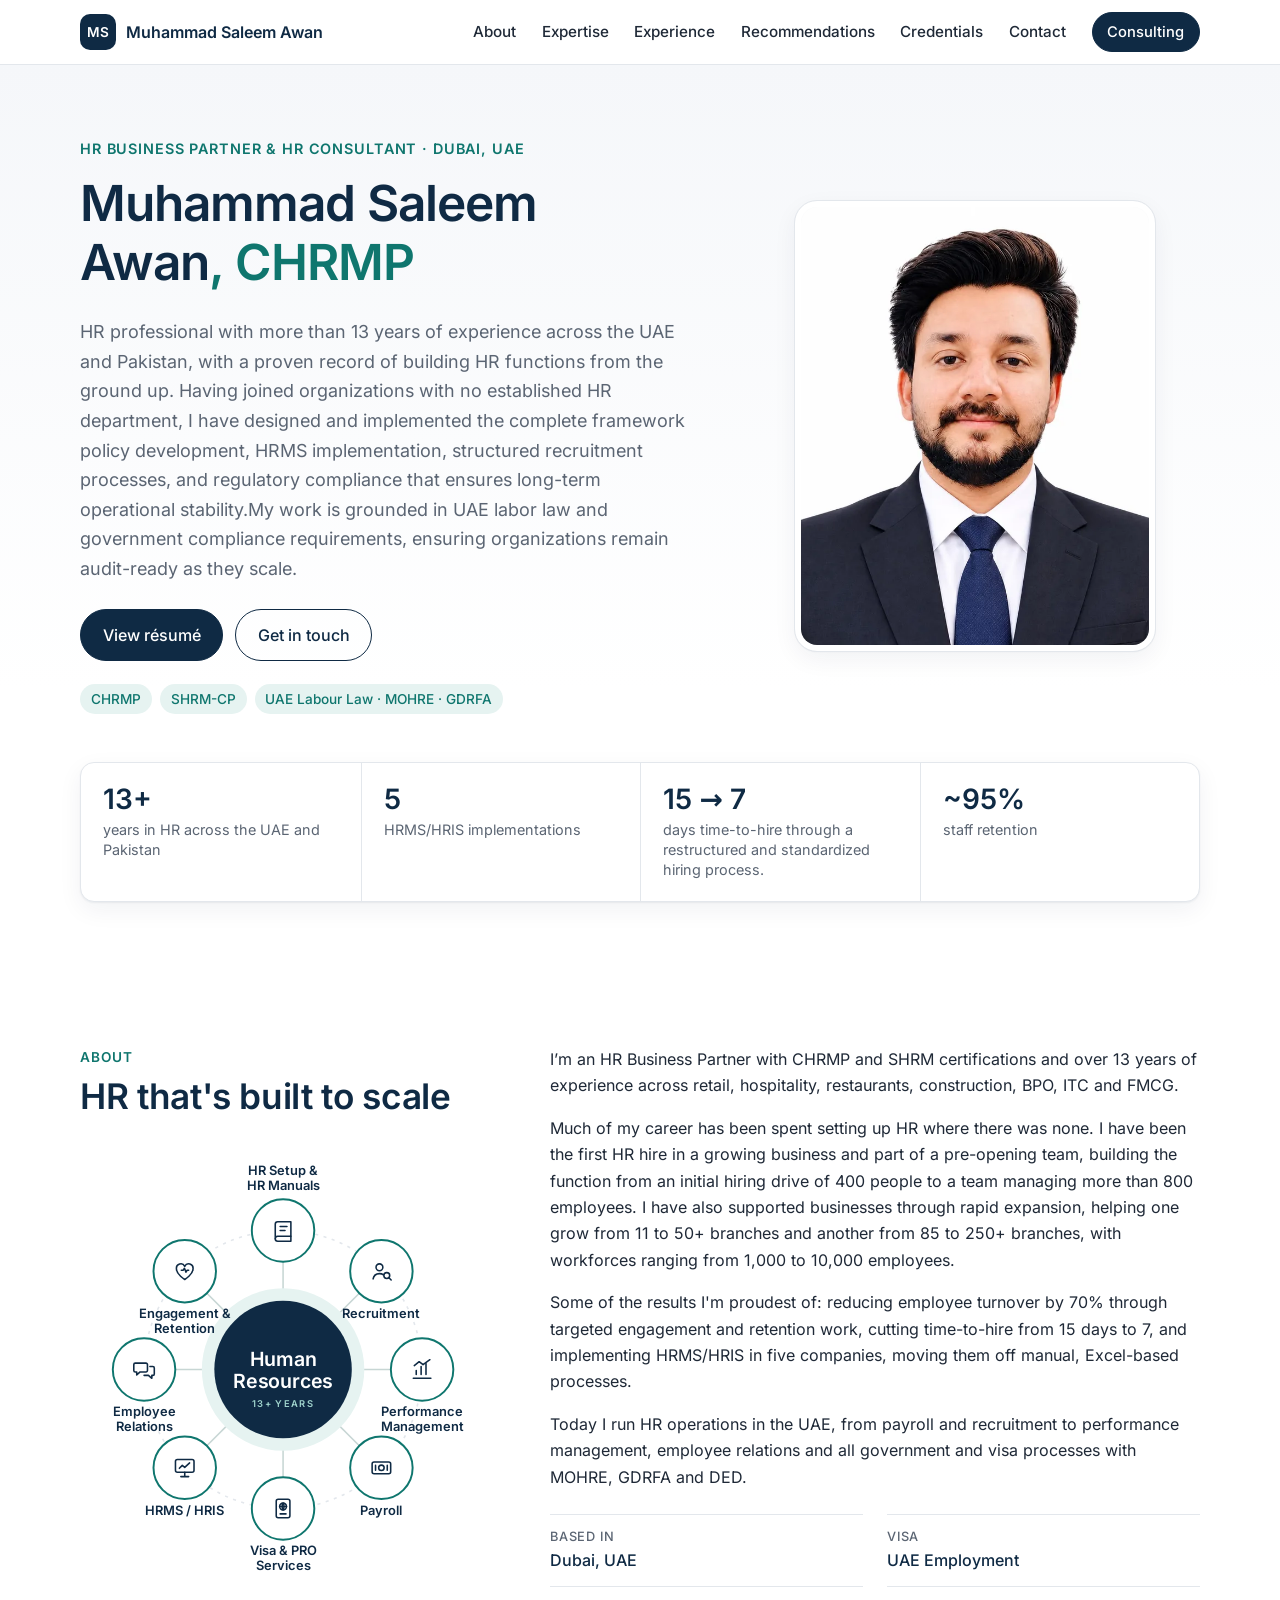
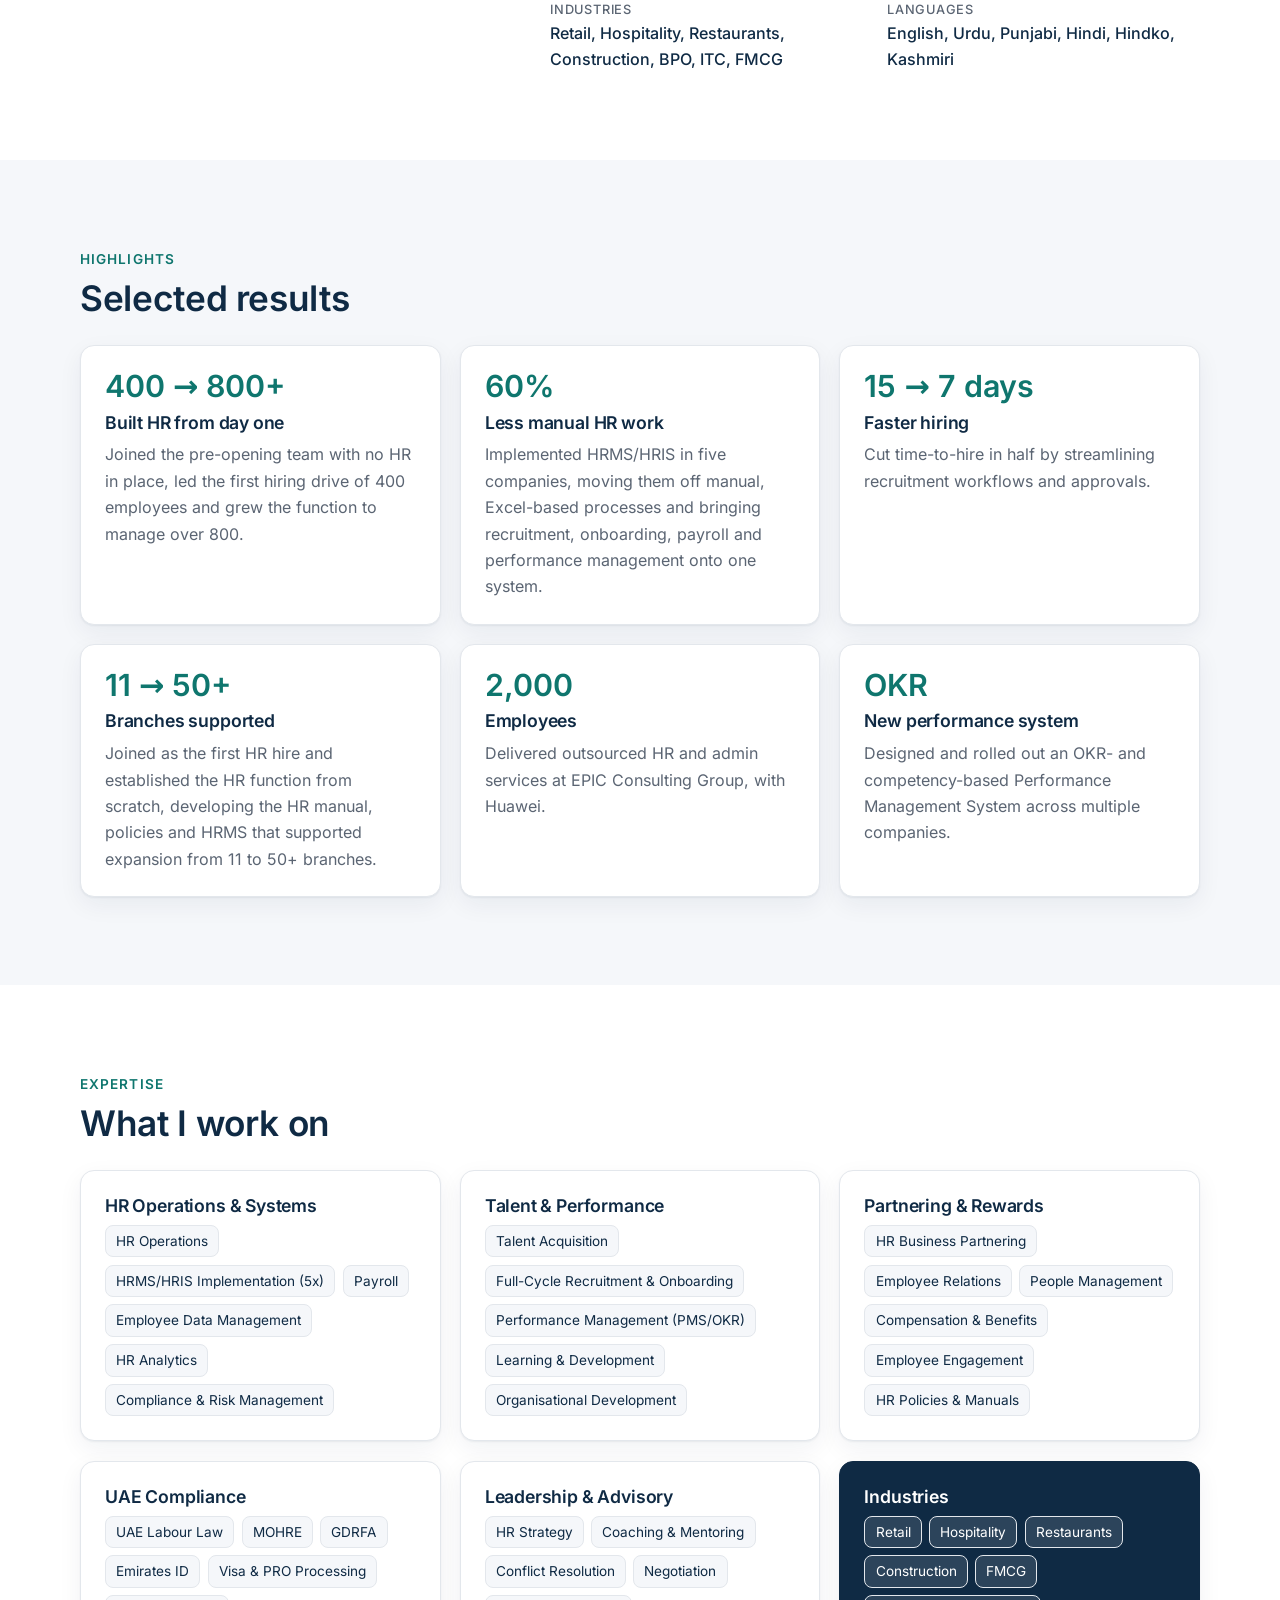
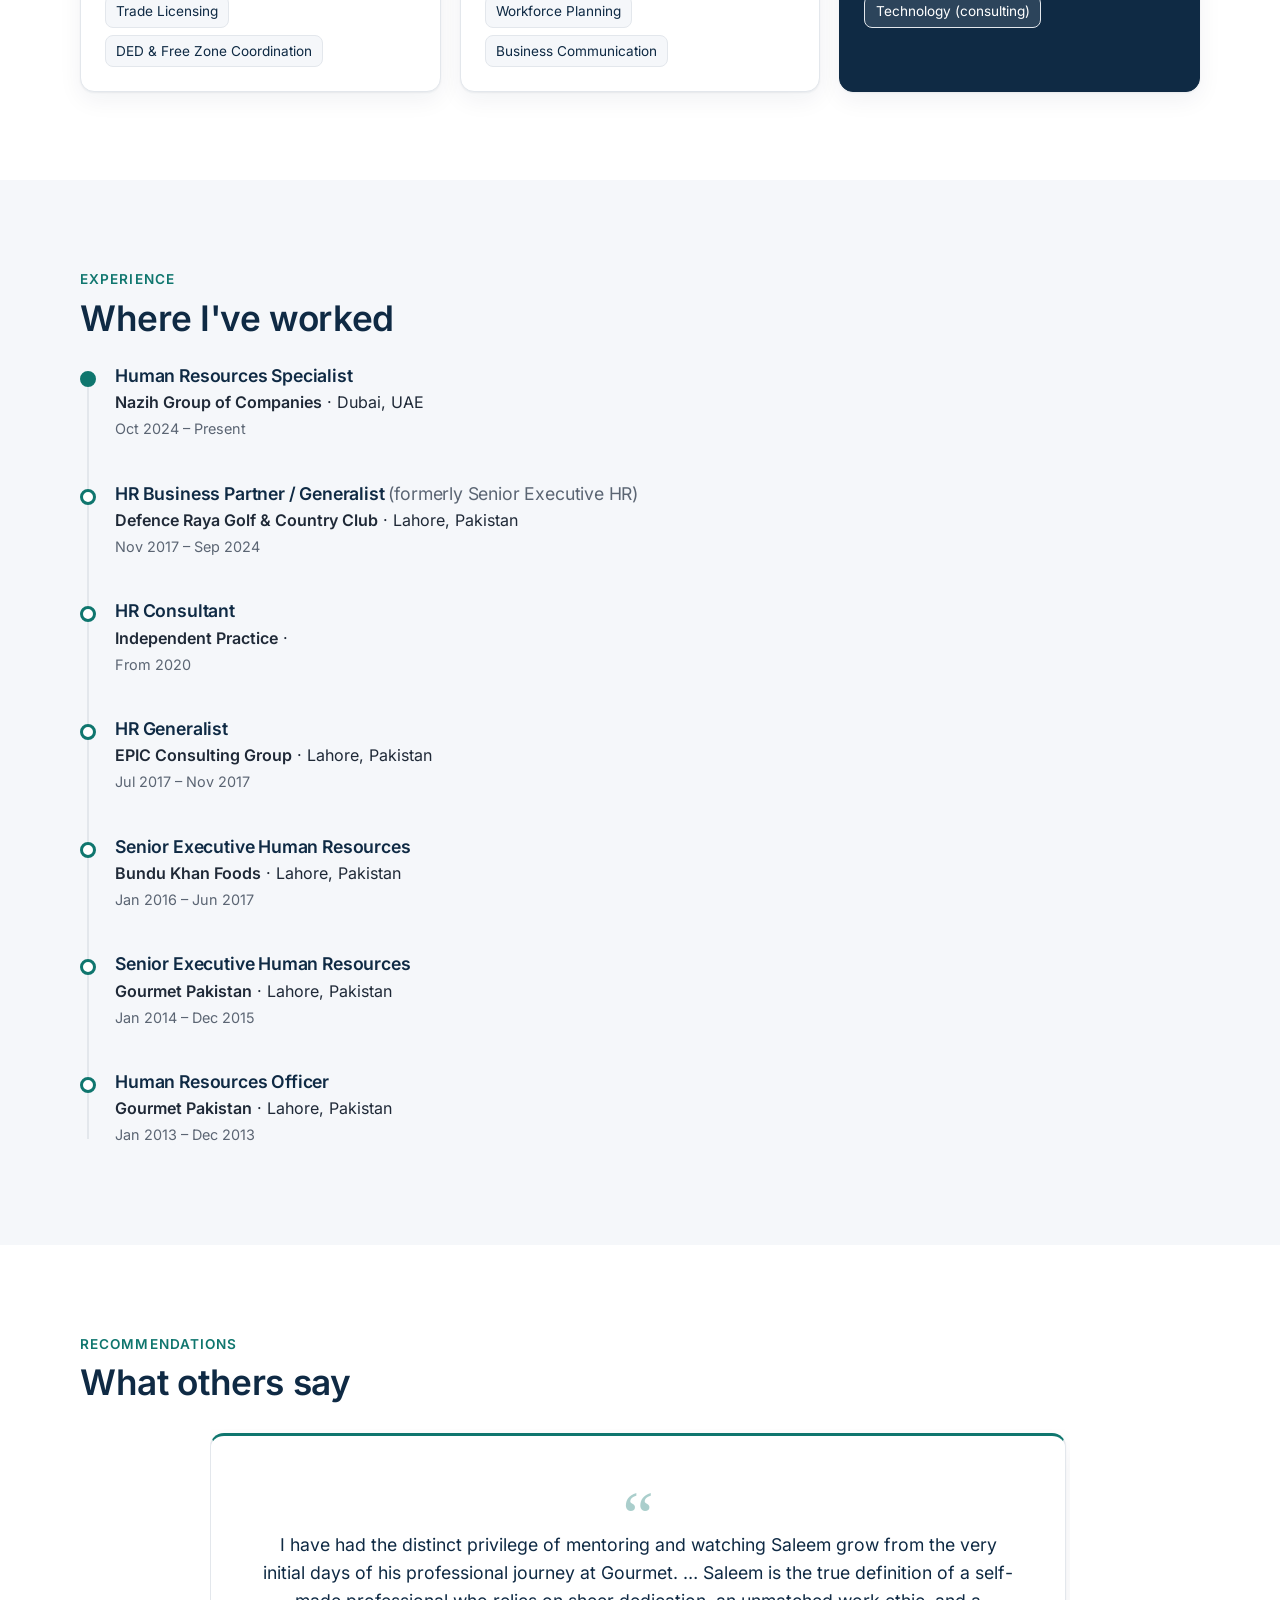
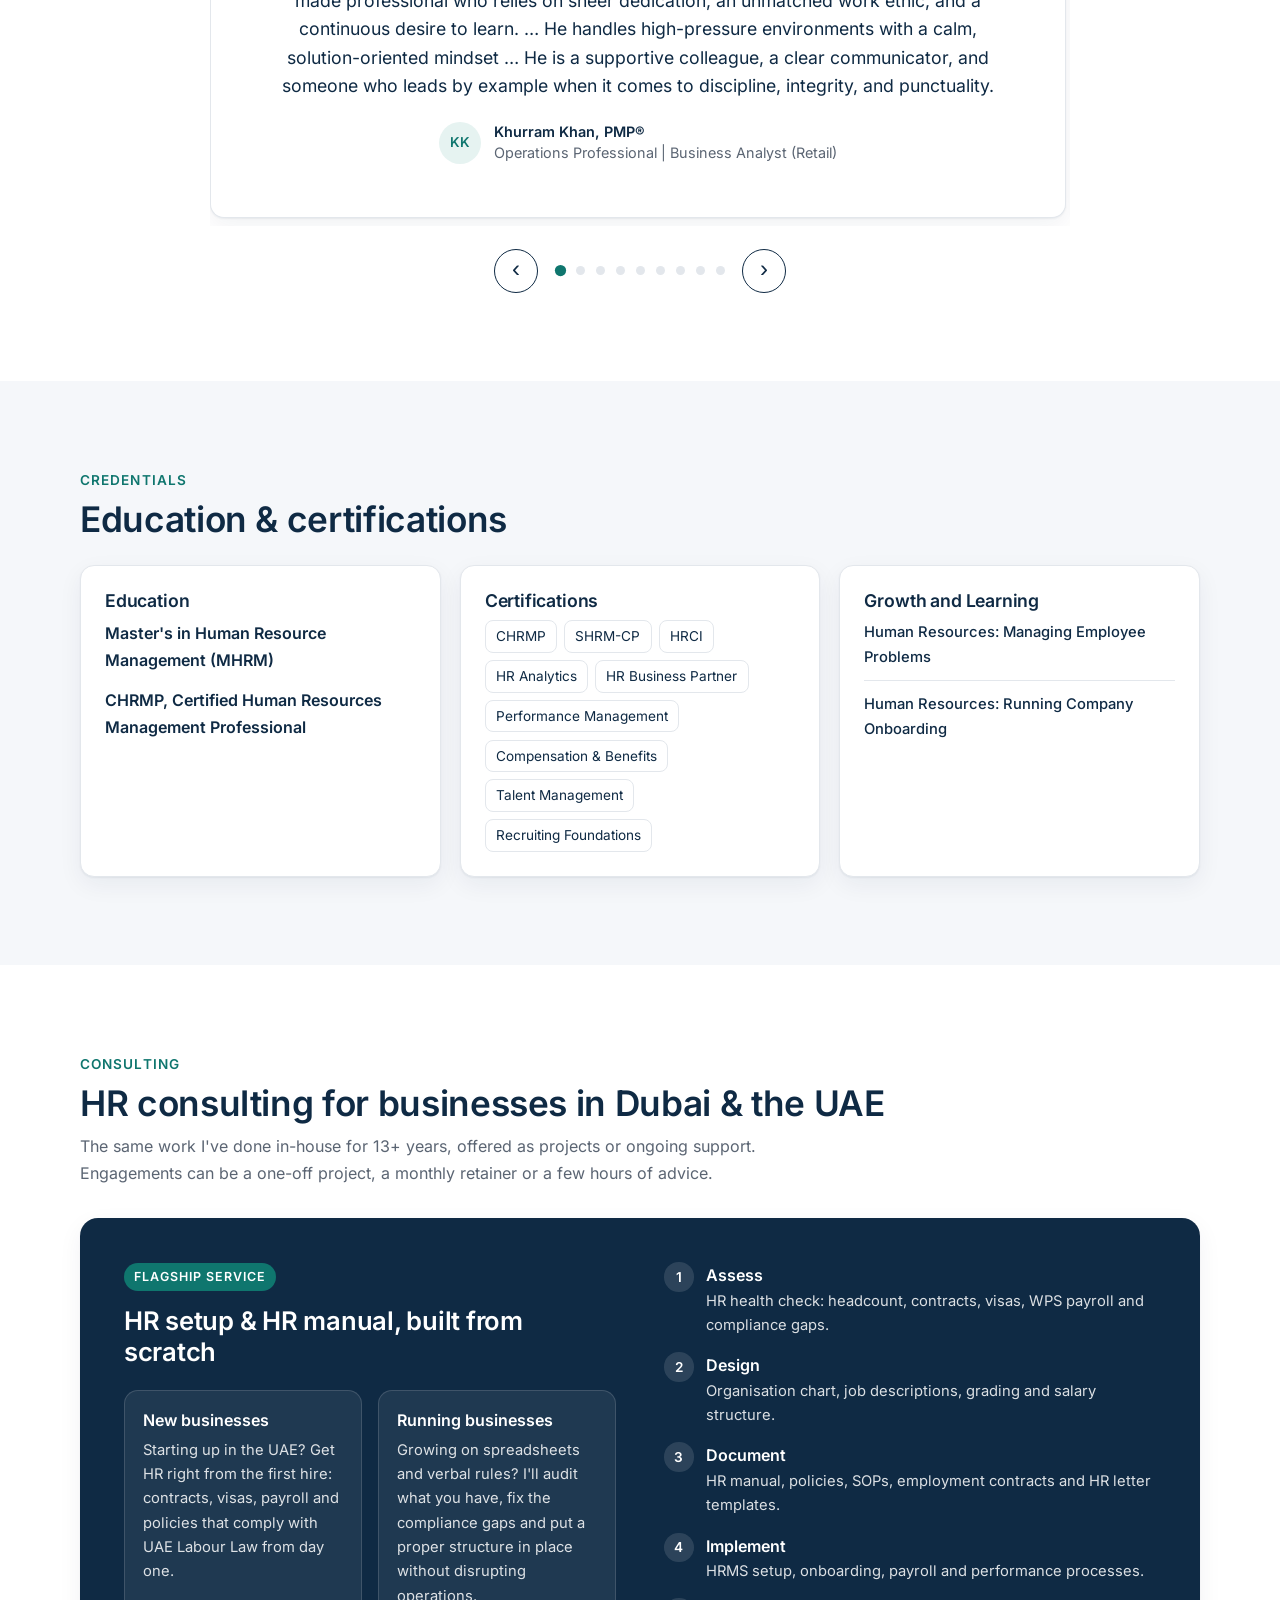
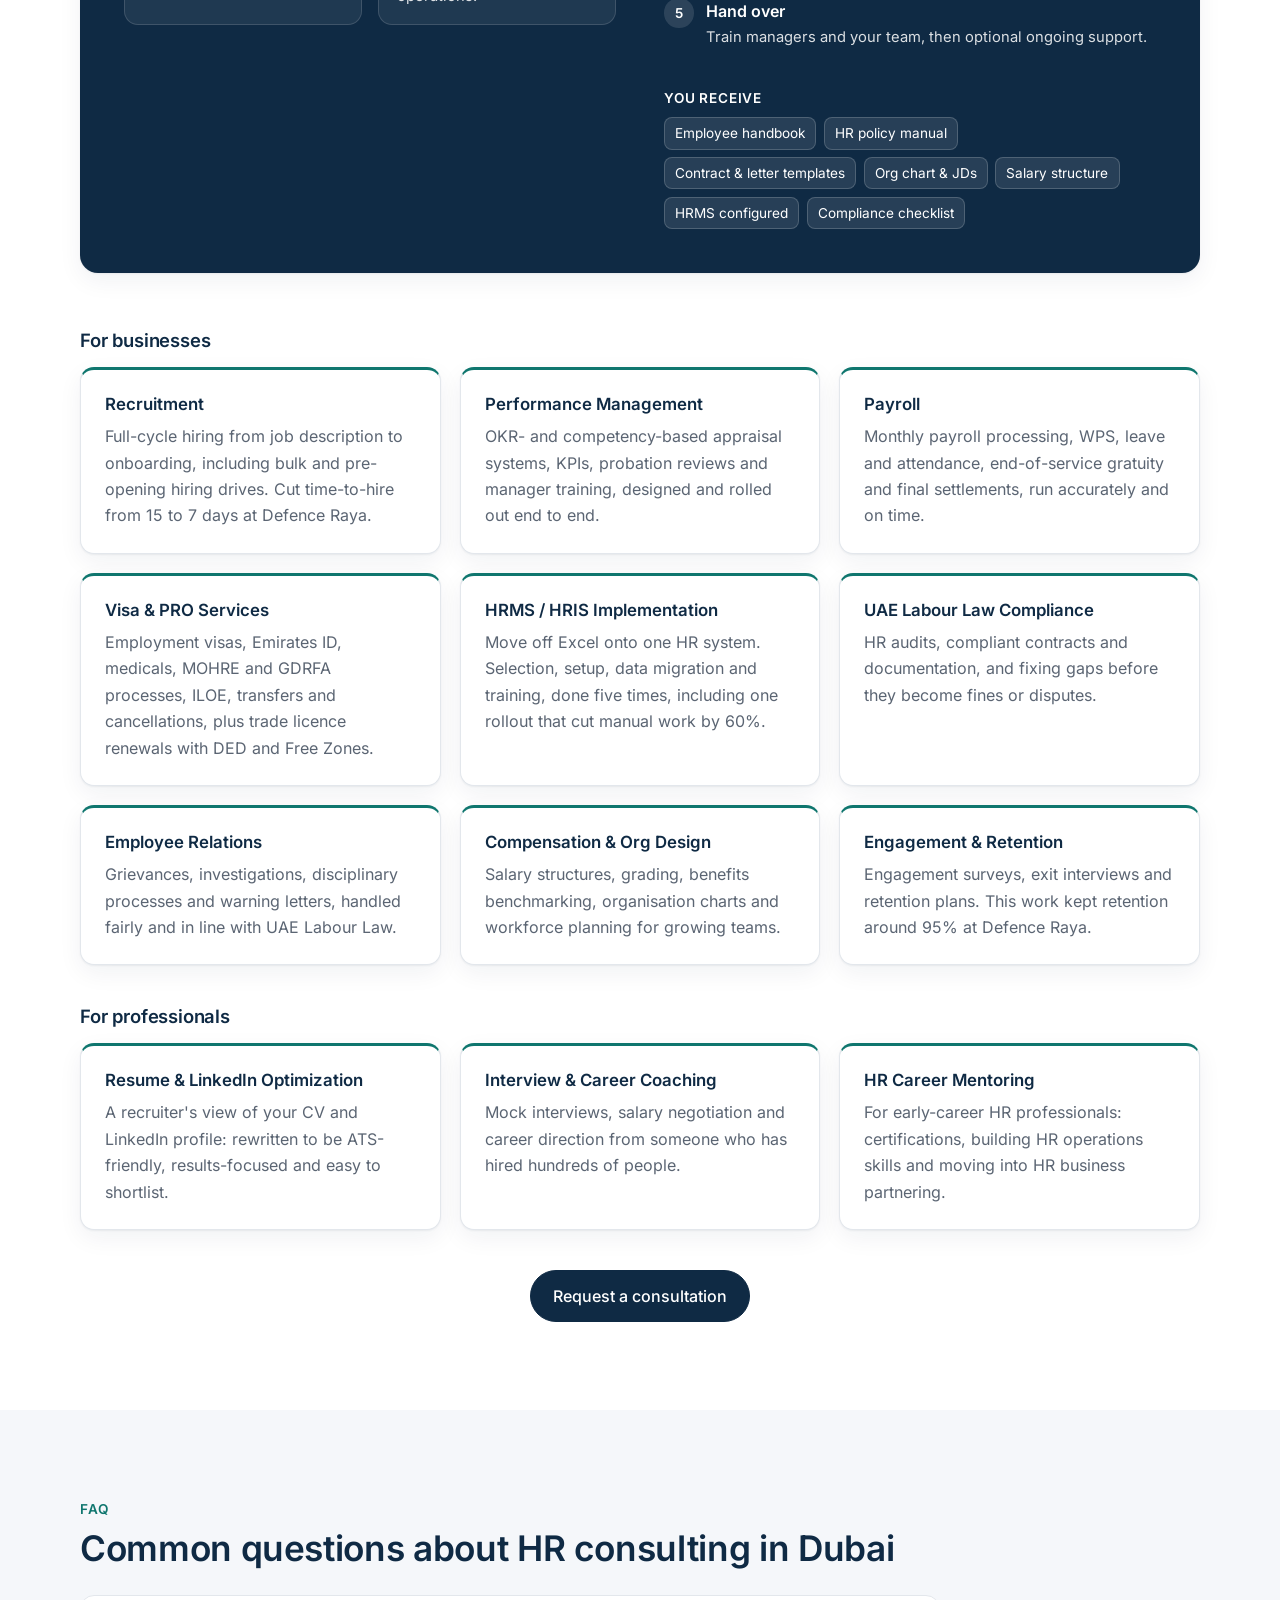
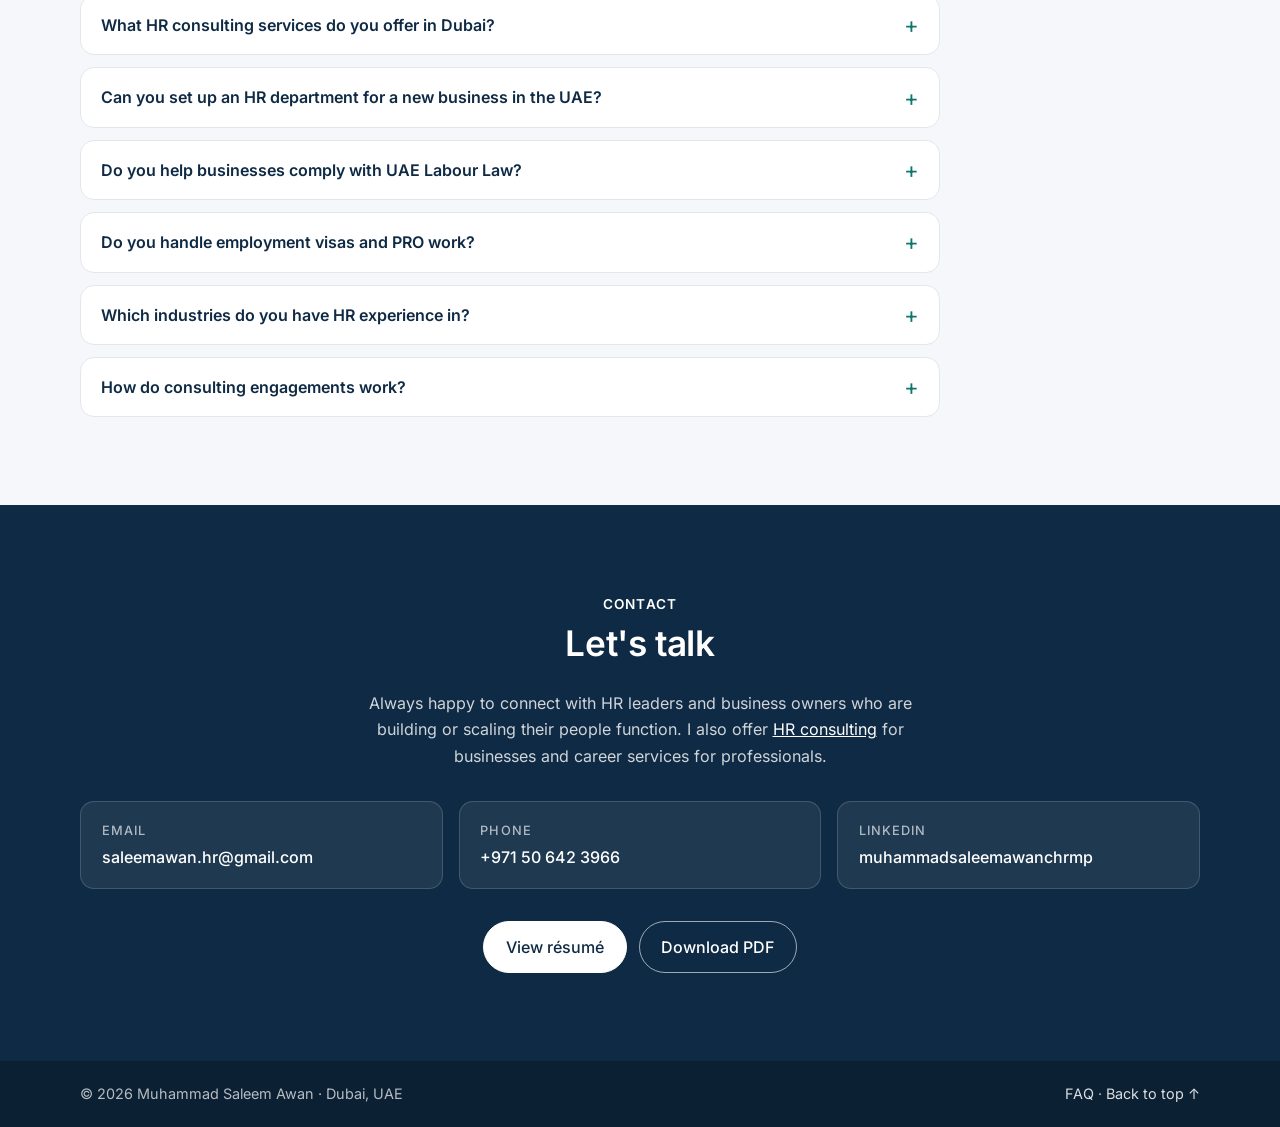
==== index.html @ 000ef8f7 "Update index.html" ====
<!DOCTYPE html>
<html lang="en">
<head>
  <meta charset="utf-8">
  <meta name="viewport" content="width=device-width, initial-scale=1">
  <title>Muhammad Saleem Awan | HR Consultant &amp; HR Business Partner in Dubai</title>
  <meta name="description" content="CHRMP, SHRM-CP certified HR Business Partner and HR consultant in Dubai with 13+ years in the UAE and Pakistan: HR setup, HR manuals, recruitment, payroll, visas and UAE Labour Law compliance.">
  <meta name="author" content="Muhammad Saleem Awan">
  <meta name="robots" content="index, follow, max-image-preview:large, max-snippet:-1">
  <link rel="canonical" href="https://saleemawanhr.com/">
  <meta property="og:type" content="profile">
  <meta property="og:site_name" content="Muhammad Saleem Awan, HR">
  <meta property="og:locale" content="en_AE">
  <meta property="og:title" content="Muhammad Saleem Awan, CHRMP | HR Consultant &amp; HR Business Partner, Dubai">
  <meta property="og:description" content="13+ years in HR across retail, hospitality, restaurants, construction and FMCG. HR setup, HR manuals, recruitment, payroll and UAE Labour Law compliance. Based in Dubai.">
  <meta property="og:url" content="https://saleemawanhr.com/">
  <meta property="og:image" content="https://saleemawanhr.com/images/og-image.jpg">
  <meta property="og:image:width" content="1200">
  <meta property="og:image:height" content="630">
  <meta property="og:image:alt" content="Muhammad Saleem Awan, HR Business Partner in Dubai, UAE">
  <meta property="profile:first_name" content="Muhammad Saleem">
  <meta property="profile:last_name" content="Awan">
  <meta name="twitter:card" content="summary_large_image">
  <meta name="twitter:title" content="Muhammad Saleem Awan, CHRMP | HR Consultant &amp; HR Business Partner, Dubai">
  <meta name="twitter:description" content="13+ years in HR across the UAE and Pakistan. HR setup, HR manuals, recruitment, payroll and UAE Labour Law compliance.">
  <meta name="twitter:image" content="https://saleemawanhr.com/images/og-image.jpg">
  <meta name="geo.region" content="AE-DU">
  <meta name="geo.placename" content="Dubai">
  <meta name="theme-color" content="#0f2a44">
  <link rel="icon" href="favicon.ico" sizes="48x48">
  <link rel="icon" href="favicon.svg" type="image/svg+xml">
  <link rel="apple-touch-icon" href="apple-touch-icon.png">
  <link rel="manifest" href="site.webmanifest">
  <link rel="preload" href="fonts/inter-latin-400.woff2" as="font" type="font/woff2" crossorigin>
  <link rel="preload" href="fonts/inter-latin-600.woff2" as="font" type="font/woff2" crossorigin>
  <link rel="stylesheet" href="styles.css?v=11">
  <script type="application/ld+json">
  {
    "@context": "https://schema.org",
    "@graph": [
      {
        "@type": "WebSite",
        "@id": "https://saleemawanhr.com/#website",
        "url": "https://saleemawanhr.com/",
        "name": "Muhammad Saleem Awan, HR",
        "inLanguage": "en",
        "publisher": { "@id": "https://saleemawanhr.com/#person" }
      },
      {
        "@type": "ProfilePage",
        "@id": "https://saleemawanhr.com/#profilepage",
        "url": "https://saleemawanhr.com/",
        "name": "Muhammad Saleem Awan | HR Consultant & HR Business Partner in Dubai",
        "isPartOf": { "@id": "https://saleemawanhr.com/#website" },
        "mainEntity": { "@id": "https://saleemawanhr.com/#person" },
        "primaryImageOfPage": { "@type": "ImageObject", "url": "https://saleemawanhr.com/images/saleem.jpg", "width": 640, "height": 800 },
        "inLanguage": "en"
      },
      {
        "@type": "Person",
        "@id": "https://saleemawanhr.com/#person",
        "name": "Muhammad Saleem Awan",
        "alternateName": ["Saleem Awan", "Muhammad Saleem Awan, CHRMP"],
        "honorificSuffix": "CHRMP, SHRM-CP",
        "jobTitle": "HR Business Partner",
        "description": "HR Business Partner and HR consultant in Dubai with 13+ years of experience across the UAE and Pakistan in retail, hospitality, restaurants, construction and FMCG.",
        "worksFor": { "@type": "Organization", "name": "Nazih Group of Companies" },
        "address": { "@type": "PostalAddress", "addressLocality": "Dubai", "addressCountry": "AE" },
        "email": "mailto:saleemawan.hr@gmail.com",
        "telephone": "+971506423966",
        "image": "https://saleemawanhr.com/images/saleem.jpg",
        "url": "https://saleemawanhr.com/",
        "sameAs": ["https://www.linkedin.com/in/muhammadsaleemawanchrmp/"],
        "knowsLanguage": ["English", "Urdu", "Punjabi", "Hindi", "Hindko", "Kashmiri"],
        "knowsAbout": ["Human resources", "HR business partnering", "HR setup", "HR policy manuals", "Recruitment", "Payroll", "WPS payroll", "Performance management", "OKR", "HRMS/HRIS implementation", "UAE Labour Law", "MOHRE", "GDRFA", "UAE visa and PRO services", "Employee relations", "Compensation and benefits", "Employee engagement and retention"],
        "hasCredential": [
          { "@type": "EducationalOccupationalCredential", "name": "CHRMP, Certified Human Resources Management Professional", "credentialCategory": "certification" },
          { "@type": "EducationalOccupationalCredential", "name": "SHRM-CP, SHRM Certified Professional", "credentialCategory": "certification" },
          { "@type": "EducationalOccupationalCredential", "name": "Master's in Human Resource Management (MHRM)", "credentialCategory": "degree" }
        ],
        "hasOccupation": {
          "@type": "Occupation",
          "name": "HR Business Partner",
          "occupationLocation": { "@type": "City", "name": "Dubai" },
          "skills": "HR operations, recruitment, payroll, performance management, HRMS/HRIS, UAE Labour Law compliance, employee relations"
        }
      },
      {
        "@type": "ProfessionalService",
        "@id": "https://saleemawanhr.com/#consulting",
        "name": "Muhammad Saleem Awan HR Consulting",
        "description": "HR consulting for UAE businesses: HR setup and HR manuals from scratch, recruitment, payroll, performance management, visa and PRO services, HRMS implementation and UAE Labour Law compliance.",
        "url": "https://saleemawanhr.com/#consulting",
        "image": "https://saleemawanhr.com/images/og-image.jpg",
        "logo": "https://saleemawanhr.com/images/icon-512.png",
        "email": "saleemawan.hr@gmail.com",
        "telephone": "+971506423966",
        "address": { "@type": "PostalAddress", "addressLocality": "Dubai", "addressRegion": "Dubai", "addressCountry": "AE" },
        "areaServed": [
          { "@type": "City", "name": "Dubai" },
          { "@type": "Country", "name": "United Arab Emirates" }
        ],
        "knowsLanguage": ["English", "Urdu", "Hindi"],
        "founder": { "@id": "https://saleemawanhr.com/#person" },
        "sameAs": ["https://www.linkedin.com/in/muhammadsaleemawanchrmp/"],
        "hasOfferCatalog": {
          "@type": "OfferCatalog",
          "name": "HR consulting services",
          "itemListElement": [
          { "@type": "Offer", "itemOffered": { "@type": "Service", "name": "HR setup and HR manual from scratch", "areaServed": "AE" } },
          { "@type": "Offer", "itemOffered": { "@type": "Service", "name": "Recruitment", "areaServed": "AE" } },
          { "@type": "Offer", "itemOffered": { "@type": "Service", "name": "Performance management", "areaServed": "AE" } },
          { "@type": "Offer", "itemOffered": { "@type": "Service", "name": "Payroll and WPS", "areaServed": "AE" } },
          { "@type": "Offer", "itemOffered": { "@type": "Service", "name": "Visa and PRO services", "areaServed": "AE" } },
          { "@type": "Offer", "itemOffered": { "@type": "Service", "name": "HRMS/HRIS implementation", "areaServed": "AE" } },
          { "@type": "Offer", "itemOffered": { "@type": "Service", "name": "UAE Labour Law compliance", "areaServed": "AE" } },
          { "@type": "Offer", "itemOffered": { "@type": "Service", "name": "Employee relations", "areaServed": "AE" } },
          { "@type": "Offer", "itemOffered": { "@type": "Service", "name": "Compensation and organisation design", "areaServed": "AE" } },
          { "@type": "Offer", "itemOffered": { "@type": "Service", "name": "Employee engagement and retention", "areaServed": "AE" } },
          { "@type": "Offer", "itemOffered": { "@type": "Service", "name": "Resume and LinkedIn optimization" } },
          { "@type": "Offer", "itemOffered": { "@type": "Service", "name": "Interview and career coaching" } },
          { "@type": "Offer", "itemOffered": { "@type": "Service", "name": "HR career mentoring" } }
          ]
        }
      },
      {
        "@type": "FAQPage",
        "@id": "https://saleemawanhr.com/#faq",
        "isPartOf": { "@id": "https://saleemawanhr.com/#website" },
        "mainEntity": [
          {
            "@type": "Question",
            "name": "What HR consulting services do you offer in Dubai?",
            "acceptedAnswer": {
              "@type": "Answer",
              "text": "HR setup and HR manuals from scratch, recruitment, performance management, payroll and WPS, visa and PRO services, HRMS/HRIS implementation, UAE Labour Law compliance, employee relations, compensation and organisation design, and employee engagement and retention. For individual professionals I also offer resume and LinkedIn optimization, interview and career coaching, and HR career mentoring."
            }
          },
          {
            "@type": "Question",
            "name": "Can you set up an HR department for a new business in the UAE?",
            "acceptedAnswer": {
              "@type": "Answer",
              "text": "Yes, it is my flagship service. I assess where you are (headcount, contracts, visas, WPS payroll and compliance gaps), design the organisation chart, job descriptions and salary structure, write the HR manual, policies, contracts and letter templates, set up the HRMS, onboarding, payroll and performance processes, then train your managers and hand over. Existing businesses get an audit first so gaps are fixed without disrupting operations."
            }
          },
          {
            "@type": "Question",
            "name": "Do you help businesses comply with UAE Labour Law?",
            "acceptedAnswer": {
              "@type": "Answer",
              "text": "Yes. I run HR audits, prepare compliant employment contracts and documentation, handle MOHRE and GDRFA processes and WPS payroll, and fix compliance gaps before they turn into fines or disputes."
            }
          },
          {
            "@type": "Question",
            "name": "Do you handle employment visas and PRO work?",
            "acceptedAnswer": {
              "@type": "Answer",
              "text": "Yes: employment visas, Emirates ID, medicals, MOHRE and GDRFA processes, ILOE, transfers and cancellations, plus trade licence renewals with DED and Free Zones."
            }
          },
          {
            "@type": "Question",
            "name": "Which industries do you have HR experience in?",
            "acceptedAnswer": {
              "@type": "Answer",
              "text": "Retail, hospitality, restaurants, construction and FMCG, plus outsourced HR for a technology client. Over 13+ years I have worked in the UAE and Pakistan, including building HR functions from scratch at Defence Raya Golf & Country Club and Bundu Khan Foods."
            }
          },
          {
            "@type": "Question",
            "name": "How do consulting engagements work?",
            "acceptedAnswer": {
              "@type": "Answer",
              "text": "An engagement can be a one-off project, a monthly retainer or a few hours of advice. Book a 30-minute consultation online or email saleemawan.hr@gmail.com to discuss what you need."
            }
          }
        ]
      }
    ]
  }
  </script>
</head>
<body>
  <!--
    HOW TO UPDATE
    - Text: edit this file. Each section is marked with a comment.
    - Résumé: upload the new PDF into resume/ as Muhammad-Saleem-Awan-Resume.pdf
      (it replaces the old one; don't delete first). Buttons load the newest copy.
    - Photo: replace images/saleem.webp and images/saleem.jpg (portrait, 4:5).
  -->
  <a class="skip" href="#main">Skip to content</a>

  <!-- ============ HEADER ============ -->
  <header class="site-header">
    <div class="wrap nav">
      <a class="brand" href="#top" aria-label="Muhammad Saleem Awan, home">
        <span class="brand-mark" aria-hidden="true">MS</span>
        <span class="brand-name">Muhammad Saleem Awan</span>
      </a>
      <button class="menu-btn" type="button" aria-expanded="false" aria-controls="menu" aria-label="Open menu">
        <span></span><span></span><span></span>
      </button>
      <nav id="menu" class="menu" aria-label="Main">
        <a href="#about">About</a>
        <a href="#expertise">Expertise</a>
        <a href="#experience">Experience</a>
        <a href="#recommendations">Recommendations</a>
        <a href="#credentials">Credentials</a>
        <a href="#contact">Contact</a>
        <a class="btn btn-sm" href="#consulting">Consulting</a>
      </nav>
    </div>
  </header>

  <main id="main">
    <!-- ============ HERO ============ -->
    <section class="hero" id="top">
      <div class="wrap hero-grid">
        <div class="hero-text">
          <p class="eyebrow">HR Business Partner &amp; HR Consultant · Dubai, UAE</p>
          <h1>Muhammad Saleem Awan<span class="post">, CHRMP</span></h1>
          <p class="lede">
            HR professional with more than 13 years of experience across the UAE and Pakistan, with a proven record of building HR functions from the ground up. Having joined organizations with no established HR department, I have designed and implemented the complete framework policy development, HRMS implementation, structured recruitment processes, and regulatory compliance that ensures long-term operational stability.My work is grounded in UAE labor law and government compliance requirements, ensuring organizations remain audit-ready as they scale.
          </p>
          <div class="cta">
            <a class="btn" href="resume/Muhammad-Saleem-Awan-Resume.pdf" target="_blank" rel="noopener">View résumé</a>
            <a class="btn btn-ghost" href="#contact">Get in touch</a>
          </div>
          <ul class="tags" aria-label="Certifications">
            <li>CHRMP</li><li>SHRM-CP</li><li>UAE Labour Law · MOHRE · GDRFA</li>
          </ul>
        </div>
        <div class="hero-photo">
          <picture>
            <source srcset="images/saleem.webp" type="image/webp">
            <img src="images/saleem.jpg" width="640" height="800" alt="Portrait of Muhammad Saleem Awan" fetchpriority="high" decoding="async">
          </picture>
        </div>
      </div>

      <div class="wrap">
        <ul class="stats">
          <li><strong>13+</strong><span>years in HR across the UAE and Pakistan</span></li>
          <li><strong>5</strong><span>HRMS/HRIS implementations</span></li>
          <li><strong>15 → 7</strong><span>days time-to-hire through a restructured and standardized hiring process.</span></li>
          <li><strong>~95%</strong><span>staff retention </span></li>
        </ul>
      </div>
    </section>

    <!-- ============ ABOUT ============ -->
    <section class="section" id="about">
      <div class="wrap two-col">
        <div>
          <p class="kicker">About</p>
          <h2>HR that's built to scale</h2>
          <!-- HR services wheel: edit labels in the <text> lines below -->
          <svg class="hr-wheel" viewBox="0 0 520 570" role="img" aria-labelledby="hrw-t hrw-d" xmlns="http://www.w3.org/2000/svg">
          <title id="hrw-t">Human Resources services</title>
          <desc id="hrw-d">Human Resources at the centre, surrounded by: HR Setup & HR Manuals, Recruitment, Performance Management, Payroll, Visa & PRO Services, HRMS / HRIS, Employee Relations, Engagement & Retention.</desc>
          <circle class="hrw-ring" cx="260" cy="290" r="178"/>
          <line class="hrw-spoke" x1="260.0" y1="198.0" x2="260.0" y2="152.0"/>
          <line class="hrw-spoke" x1="325.1" y1="224.9" x2="357.6" y2="192.4"/>
          <line class="hrw-spoke" x1="352.0" y1="290.0" x2="398.0" y2="290.0"/>
          <line class="hrw-spoke" x1="325.1" y1="355.1" x2="357.6" y2="387.6"/>
          <line class="hrw-spoke" x1="260.0" y1="382.0" x2="260.0" y2="428.0"/>
          <line class="hrw-spoke" x1="194.9" y1="355.1" x2="162.4" y2="387.6"/>
          <line class="hrw-spoke" x1="168.0" y1="290.0" x2="122.0" y2="290.0"/>
          <line class="hrw-spoke" x1="194.9" y1="224.9" x2="162.4" y2="192.4"/>
          <circle class="hrw-halo" cx="260" cy="290" r="104"/>
          <circle class="hrw-hub" cx="260" cy="290" r="88"/>
          <text class="hrw-hub-t" x="260" y="286" text-anchor="middle">Human</text>
          <text class="hrw-hub-t" x="260" y="314" text-anchor="middle">Resources</text>
          <text class="hrw-hub-s" x="260" y="338" text-anchor="middle">13+ YEARS</text>
          <g class="hrw-node"><circle cx="260.0" cy="112.0" r="40"/>
          <g class="hrw-ico" transform="translate(245.0 97.0) scale(1.25)"><path d="M4 5.5A2.5 2.5 0 0 1 6.5 3H20v15H6.5A2.5 2.5 0 0 0 4 20.5z"/><path d="M4 20.5A2.5 2.5 0 0 0 6.5 23H20v-5"/><path d="M9 8h7M9 12h5"/></g>
          <text class="hrw-lab" x="260.0" y="41.0" text-anchor="middle">HR Setup &amp;</text>
          <text class="hrw-lab" x="260.0" y="60.0" text-anchor="middle">HR Manuals</text>
          </g>
          <g class="hrw-node"><circle cx="385.9" cy="164.1" r="40"/>
          <g class="hrw-ico" transform="translate(370.9 149.1) scale(1.25)"><circle cx="10" cy="8" r="3.5"/><path d="M3.5 20c.6-3.6 3.2-5.5 6.5-5.5 1.6 0 3 .4 4.1 1.2"/><circle cx="17.5" cy="16.5" r="3"/><path d="M19.7 18.7 22 21"/></g>
          <text class="hrw-lab" x="385.9" y="224.1" text-anchor="middle">Recruitment</text>
          </g>
          <g class="hrw-node"><circle cx="438.0" cy="290.0" r="40"/>
          <g class="hrw-ico" transform="translate(423.0 275.0) scale(1.25)"><path d="M3 21h18"/><path d="M6 17v-4M11 17V9M16 17V6"/><path d="m4 8 5-4 4 3 7-5"/></g>
          <text class="hrw-lab" x="438.0" y="350.0" text-anchor="middle">Performance</text>
          <text class="hrw-lab" x="438.0" y="369.0" text-anchor="middle">Management</text>
          </g>
          <g class="hrw-node"><circle cx="385.9" cy="415.9" r="40"/>
          <g class="hrw-ico" transform="translate(370.9 400.9) scale(1.25)"><rect x="2.5" y="6" width="19" height="12" rx="2"/><circle cx="12" cy="12" r="2.8"/><path d="M6 9.5v5M18 9.5v5"/></g>
          <text class="hrw-lab" x="385.9" y="475.9" text-anchor="middle">Payroll</text>
          </g>
          <g class="hrw-node"><circle cx="260.0" cy="468.0" r="40"/>
          <g class="hrw-ico" transform="translate(245.0 453.0) scale(1.25)"><rect x="5" y="2.5" width="14" height="19" rx="2"/><circle cx="12" cy="10" r="3.5"/><path d="M8.5 10h7M12 6.5c1.3 1 1.3 6 0 7M12 6.5c-1.3 1-1.3 6 0 7"/><path d="M9 17.5h6"/></g>
          <text class="hrw-lab" x="260.0" y="528.0" text-anchor="middle">Visa &amp; PRO</text>
          <text class="hrw-lab" x="260.0" y="547.0" text-anchor="middle">Services</text>
          </g>
          <g class="hrw-node"><circle cx="134.1" cy="415.9" r="40"/>
          <g class="hrw-ico" transform="translate(119.1 400.9) scale(1.25)"><rect x="2.5" y="3.5" width="19" height="13" rx="2"/><path d="M8 21h8M12 16.5V21"/><path d="M6.5 12.5l3-3 2.5 2 5-4.5"/></g>
          <text class="hrw-lab" x="134.1" y="475.9" text-anchor="middle">HRMS / HRIS</text>
          </g>
          <g class="hrw-node"><circle cx="82.0" cy="290.0" r="40"/>
          <g class="hrw-ico" transform="translate(67.0 275.0) scale(1.25)"><path d="M3 5.5h11a1.5 1.5 0 0 1 1.5 1.5v6a1.5 1.5 0 0 1-1.5 1.5H8l-3.5 3v-3H3A1.5 1.5 0 0 1 1.5 13V7A1.5 1.5 0 0 1 3 5.5z"/><path d="M18 9h3a1.5 1.5 0 0 1 1.5 1.5v6A1.5 1.5 0 0 1 21 18h-1v3l-3.5-3H12"/></g>
          <text class="hrw-lab" x="82.0" y="350.0" text-anchor="middle">Employee</text>
          <text class="hrw-lab" x="82.0" y="369.0" text-anchor="middle">Relations</text>
          </g>
          <g class="hrw-node"><circle cx="134.1" cy="164.1" r="40"/>
          <g class="hrw-ico" transform="translate(119.1 149.1) scale(1.25)"><path d="M12 20.5s-8.5-5-8.5-11A4.5 4.5 0 0 1 12 7a4.5 4.5 0 0 1 8.5 2.5c0 6-8.5 11-8.5 11z"/><path d="M8.5 11h2l1.2-2 1.6 4 1.2-2h1.5"/></g>
          <text class="hrw-lab" x="134.1" y="224.1" text-anchor="middle">Engagement &amp;</text>
          <text class="hrw-lab" x="134.1" y="243.1" text-anchor="middle">Retention</text>
          </g>
          </svg>
        </div>
        <div class="prose">
          <p>
            I’m an HR Business Partner with CHRMP and SHRM certifications and over 13 years of experience across retail, hospitality, restaurants, construction, BPO, ITC and FMCG.
          </p>
          <p>
            Much of my career has been spent setting up HR where there was none. I have been the first HR hire in a growing business and part of a pre-opening team, building the function from an initial hiring drive of 400 people to a team managing more than 800 employees. I have also supported businesses through rapid expansion, helping one grow from 11 to 50+ branches and another from 85 to 250+ branches, with workforces ranging from 1,000 to 10,000 employees.
          </p>
          <p>
            Some of the results I'm proudest of: reducing employee turnover by 70% through targeted engagement and retention work, cutting time-to-hire from 15 days to 7, and implementing HRMS/HRIS in five companies, moving them off manual, Excel-based processes.
          </p>
          <p>
            Today I run HR operations in the UAE, from payroll and recruitment to performance management, employee relations and all government and visa processes with MOHRE, GDRFA and DED.
          </p>
          <ul class="facts">
            <li><span>Based in</span>Dubai, UAE</li>
            <li><span>Visa</span>UAE Employment</li>
            <li><span>Industries</span>Retail, Hospitality, Restaurants, Construction, BPO, ITC, FMCG</li>
            <li><span>Languages</span>English, Urdu, Punjabi, Hindi, Hindko, Kashmiri</li>
          </ul>
        </div>
      </div>
    </section>

    <!-- ============ HIGHLIGHTS ============ -->
    <section class="section section-tint" id="highlights">
      <div class="wrap">
        <p class="kicker">Highlights</p>
        <h2>Selected results</h2>
        <div class="cards cards-3">
          <article class="card">
            <p class="big">400 → 800+</p>
            <h3>Built HR from day one</h3>
            <p>Joined the pre-opening team with no HR in place, led the first hiring drive of 400 employees and grew the function to manage over 800.</p>
          </article>
          <article class="card">
            <p class="big">60%</p>
            <h3>Less manual HR work</h3>
            <p>Implemented HRMS/HRIS in five companies, moving them off manual, Excel-based processes and bringing recruitment, onboarding, payroll and performance management onto one system.</p>
          </article>
          <article class="card">
            <p class="big">15 → 7 days</p>
            <h3>Faster hiring</h3>
            <p>Cut time-to-hire in half by streamlining recruitment workflows and approvals.</p>
          </article>
          <article class="card">
            <p class="big">11 → 50+</p>
            <h3>Branches supported</h3>
            <p>Joined as the first HR hire and established the HR function from scratch, developing the HR manual, policies and HRMS that supported expansion from 11 to 50+ branches.</p>
          </article>
          <article class="card">
            <p class="big">2,000</p>
            <h3>Employees</h3>
            <p>Delivered outsourced HR and admin services at EPIC Consulting Group, with Huawei.</p>
          </article>
          <article class="card">
            <p class="big">OKR</p>
            <h3>New performance system</h3>
            <p>Designed and rolled out an OKR- and competency-based Performance Management System across multiple companies.</p>
          </article>
        </div>
      </div>
    </section>

    <!-- ============ EXPERTISE ============ -->
    <section class="section" id="expertise">
      <div class="wrap">
        <p class="kicker">Expertise</p>
        <h2>What I work on</h2>
        <div class="cards cards-3">
          <article class="card">
            <h3>HR Operations &amp; Systems</h3>
            <ul class="chips">
              <li>HR Operations</li><li>HRMS/HRIS Implementation (5x)</li><li>Payroll</li>
              <li>Employee Data Management</li><li>HR Analytics</li><li>Compliance &amp; Risk Management</li>
            </ul>
          </article>
          <article class="card">
            <h3>Talent &amp; Performance</h3>
            <ul class="chips">
              <li>Talent Acquisition</li><li>Full-Cycle Recruitment &amp; Onboarding</li>
              <li>Performance Management (PMS/OKR)</li><li>Learning &amp; Development</li><li>Organisational Development</li>
            </ul>
          </article>
          <article class="card">
            <h3>Partnering &amp; Rewards</h3>
            <ul class="chips">
              <li>HR Business Partnering</li><li>Employee Relations</li><li>People Management</li>
              <li>Compensation &amp; Benefits</li><li>Employee Engagement</li><li>HR Policies &amp; Manuals</li>
            </ul>
          </article>
          <article class="card">
            <h3>UAE Compliance</h3>
            <ul class="chips">
              <li>UAE Labour Law</li><li>MOHRE</li><li>GDRFA</li><li>Emirates ID</li>
              <li>Visa &amp; PRO Processing</li><li>Trade Licensing</li><li>DED &amp; Free Zone Coordination</li>
            </ul>
          </article>
          <article class="card">
            <h3>Leadership &amp; Advisory</h3>
            <ul class="chips">
              <li>HR Strategy</li><li>Coaching &amp; Mentoring</li><li>Conflict Resolution</li>
              <li>Negotiation</li><li>Workforce Planning</li><li>Business Communication</li>
            </ul>
          </article>
          <article class="card card-accent">
            <h3>Industries</h3>
            <ul class="chips">
              <li>Retail</li><li>Hospitality</li><li>Restaurants</li><li>Construction</li><li>FMCG</li><li>Technology (consulting)</li>
            </ul>
          </article>
        </div>
      </div>
    </section>

    <!-- ============ EXPERIENCE ============
         To add a role, copy one <li class="job"> block. -->
    <section class="section section-tint" id="experience">
      <div class="wrap">
        <p class="kicker">Experience</p>
        <h2>Where I've worked</h2>
        <ol class="timeline">
          <li class="job">
            <div class="job-head">
              <h3>Human Resources Specialist</h3>
              <p class="job-meta"><strong>Nazih Group of Companies</strong> · Dubai, UAE</p>
              <p class="job-date">Oct 2024 – Present</p>
            </div>
          </li>
          <li class="job">
            <div class="job-head">
              <h3>HR Business Partner / Generalist <span class="muted">(formerly Senior Executive HR)</span></h3>
              <p class="job-meta"><strong>Defence Raya Golf &amp; Country Club</strong> · Lahore, Pakistan</p>
              <p class="job-date">Nov 2017 – Sep 2024</p>
            </div>
          </li>
          <li class="job">
            <div class="job-head">
              <h3>HR Consultant</h3>
              <p class="job-meta"><strong>Independent Practice</strong> ·</p>
              <p class="job-date">From 2020</p>
            </div>
          </li>
          <li class="job">
            <div class="job-head">
              <h3>HR Generalist</h3>
              <p class="job-meta"><strong>EPIC Consulting Group</strong> · Lahore, Pakistan</p>
              <p class="job-date">Jul 2017 – Nov 2017</p>
            </div>
          </li>
          <li class="job">
            <div class="job-head">
              <h3>Senior Executive Human Resources</h3>
              <p class="job-meta"><strong>Bundu Khan Foods</strong> · Lahore, Pakistan</p>
              <p class="job-date">Jan 2016 – Jun 2017</p>
            </div>
          </li>
          <li class="job">
            <div class="job-head">
              <h3>Senior Executive Human Resources</h3>
              <p class="job-meta"><strong>Gourmet Pakistan</strong> · Lahore, Pakistan</p>
              <p class="job-date">Jan 2014 – Dec 2015</p>
            </div>
          </li>
          <li class="job">
            <div class="job-head">
              <h3>Human Resources Officer</h3>
              <p class="job-meta"><strong>Gourmet Pakistan</strong> · Lahore, Pakistan</p>
              <p class="job-date">Jan 2013 – Dec 2013</p>
            </div>
          </li>
        </ol>
      </div>
    </section>

    <!-- ============ RECOMMENDATIONS ============
         Quoted word for word from LinkedIn ("…" marks where a longer
         recommendation was shortened). To add one, copy a <figure class="rec">. -->
    <section class="section" id="recommendations">
      <div class="wrap">
        <p class="kicker">Recommendations</p>
        <h2>What others say</h2>
        <div class="slider" aria-roledescription="carousel" aria-label="Recommendations">
          <div class="recs" id="recs-track" tabindex="0">
            <figure class="rec">
              <blockquote>I have had the distinct privilege of mentoring and watching Saleem grow from the very initial days of his professional journey at Gourmet. … Saleem is the true definition of a self-made professional who relies on sheer dedication, an unmatched work ethic, and a continuous desire to learn. … He handles high-pressure environments with a calm, solution-oriented mindset … He is a supportive colleague, a clear communicator, and someone who leads by example when it comes to discipline, integrity, and punctuality.</blockquote>
              <figcaption>
                <span class="rec-avatar" aria-hidden="true">KK</span>
                <span><strong>Khurram Khan, PMP®</strong><br><span class="rec-title">Operations Professional | Business Analyst (Retail)</span></span>
              </figcaption>
            </figure>
            <figure class="rec">
              <blockquote>Mr. Saleem is a focussed professional with good interpersonal and problem solving skills. He has the ability to monitor and control the project within the given timelines.</blockquote>
              <figcaption>
                <span class="rec-avatar" aria-hidden="true">BA</span>
                <span><strong>Bilal Ahmed Awan</strong><br><span class="rec-title">Group Director – HR &amp; Operations</span></span>
              </figcaption>
            </figure>
            <figure class="rec">
              <blockquote>I know Saleem in capacity of HR Manager at Epic Consulting Group. He is high performer and high potential HR professional with essential knowledge in Human Capital Management, carries immense exposure in developing and implementing policy and procedure, compensation plans and day to day HR operational matters. He is good in assessing needs, generating options and implementing solutions in collaboration with clients and stakeholders.</blockquote>
              <figcaption>
                <span class="rec-avatar" aria-hidden="true">FK</span>
                <span><strong>Fatima Kiran, SHRM-CP</strong><br><span class="rec-title">Head Human Resources @ Nimir Industrial Chemicals</span></span>
              </figcaption>
            </figure>
            <figure class="rec">
              <blockquote>I have had the pleasure to manage Saleem at Gourmet Foods in our HR team. The best thing about him is his dedication to complete given tasks, his compassionate style to interact with peers and employees, and his willingness to learn and develop further skills. I wish him all the best in the times to come.</blockquote>
              <figcaption>
                <span class="rec-avatar" aria-hidden="true">FA</span>
                <span><strong>Faisal Akber Awan</strong><br><span class="rec-title">Chief Executive Officer @ MaxFoster Global</span></span>
              </figcaption>
            </figure>
            <figure class="rec">
              <blockquote>I have worked with Mr. Saleem he is very competent resource very easily managing hiring and onboarding, employee benefits and payroll, performance tracking methods, employee relations and HR records. Reliable, knowledgeable and highly organized team player with excellent communication and problem solving skills, team building and relationship management. Highly proficient with HRMS software.</blockquote>
              <figcaption>
                <span class="rec-avatar" aria-hidden="true">MS</span>
                <span><strong>Muhammad Shahbaz</strong><br><span class="rec-title">Manager HR &amp; Admin</span></span>
              </figcaption>
            </figure>
            <figure class="rec">
              <blockquote>I have seen Saleem growing up in HR industry and learning new HR Concepts since last 5 years. Hope to see him doing many new innovative HR projects in near future. Over all I will highly rate him on employee engagement projects and HR Operations.</blockquote>
              <figcaption>
                <span class="rec-avatar" aria-hidden="true">AZ</span>
                <span><strong>Ali Zaman</strong><br><span class="rec-title">Lead HRBP | HR &amp; IR Leader | HRIS (Workday &amp; SAP HCM)</span></span>
              </figcaption>
            </figure>
            <figure class="rec">
              <blockquote>I have known Mr. Saleem for last 5 years, and I have found him exceptionally professional and sound knowledge of Human Resources field. I forsee him as a future leader in the industry Inshallah.</blockquote>
              <figcaption>
                <span class="rec-avatar" aria-hidden="true">RR</span>
                <span><strong>Rameen R.</strong><br><span class="rec-title">KF Hay Job Evaluator &amp; Competency Expert | CHRMP</span></span>
              </figcaption>
            </figure>
            <figure class="rec">
              <blockquote>Saleem is a great person and a talented professional. I have worked with him on multiple projects. He has proven himself during a short period of time and has participated with full attention and focused. He will be a great asset for any organization he will work for.</blockquote>
              <figcaption>
                <span class="rec-avatar" aria-hidden="true">TA</span>
                <span><strong>Tahira A.</strong><br><span class="rec-title">Human Resources Leader | HR Strategy | Payroll &amp; Policies | HR Operations</span></span>
              </figcaption>
            </figure>
            <figure class="rec">
              <blockquote>Saleem is competent, intelligent and smart person with multi-tasking quality. … Very strong social circle and recruit the resource very quickly. he is very good recruiter, compliance handling skills, very strong grip on multiple software</blockquote>
              <figcaption>
                <span class="rec-avatar" aria-hidden="true">NS</span>
                <span><strong>Nabila Safwan</strong><br><span class="rec-title">HR Executive at Defence Raya Golf &amp; Country Club</span></span>
              </figcaption>
            </figure>
          </div>
          <div class="slider-nav">
            <button class="slider-btn" type="button" data-dir="-1" aria-label="Previous recommendation">‹</button>
            <div class="slider-dots" role="tablist" aria-label="Choose recommendation"></div>
            <button class="slider-btn" type="button" data-dir="1" aria-label="Next recommendation">›</button>
          </div>
        </div>
      </div>
    </section>

    <!-- ============ CREDENTIALS ============ -->
    <section class="section section-tint" id="credentials">
      <div class="wrap">
        <p class="kicker">Credentials</p>
        <h2>Education &amp; certifications</h2>
        <div class="cards cards-3">
          <article class="card">
            <h3>Education</h3>
            <p class="edu"><strong>Master's in Human Resource Management (MHRM)</strong></p>
            <p class="edu"><strong>CHRMP, Certified Human Resources Management Professional</strong></p>
          </article>
          <article class="card">
            <h3>Certifications</h3>
            <ul class="chips">
              <li>CHRMP</li><li>SHRM-CP</li><li>HRCI</li><li>HR Analytics</li><li>HR Business Partner</li>
              <li>Performance Management</li><li>Compensation &amp; Benefits</li><li>Talent Management</li>
              <li>Recruiting Foundations</li>
            </ul>
          </article>
          <article class="card">
            <h3>Growth and Learning</h3>
            <ul class="cred-list">
              <li>
                <strong>Human Resources: Managing Employee Problems</strong>
              </li>
              <li>
                <strong>Human Resources: Running Company Onboarding</strong>
              </li>
            </ul>
          </article>
        </div>
      </div>
    </section>

    <!-- ============ CONSULTING ============
         Flagship offer first, then individual services. To add a service,
         copy one <article class="card svc"> block. -->
    <section class="section" id="consulting">
      <div class="wrap">
        <p class="kicker">Consulting</p>
        <h2>HR consulting for businesses in Dubai &amp; the UAE</h2>
        <p class="section-sub">The same work I've done in-house for 13+ years, offered as projects or ongoing support. Engagements can be a one-off project, a monthly retainer or a few hours of advice.</p>

        <!-- Flagship: HR setup from scratch -->
        <div class="flagship">
          <div class="flagship-intro">
            <p class="flag-label">Flagship service</p>
            <h3>HR setup &amp; HR manual, built from scratch</h3>
            <div class="audience">
              <div>
                <h4>New businesses</h4>
                <p>Starting up in the UAE? Get HR right from the first hire: contracts, visas, payroll and policies that comply with UAE Labour Law from day one.</p>
              </div>
              <div>
                <h4>Running businesses</h4>
                <p>Growing on spreadsheets and verbal rules? I'll audit what you have, fix the compliance gaps and put a proper structure in place without disrupting operations.</p>
              </div>
            </div>
          </div>
          <div class="flagship-plan">
            <ol class="steps">
              <li><strong>Assess</strong><span>HR health check: headcount, contracts, visas, WPS payroll and compliance gaps.</span></li>
              <li><strong>Design</strong><span>Organisation chart, job descriptions, grading and salary structure.</span></li>
              <li><strong>Document</strong><span>HR manual, policies, SOPs, employment contracts and HR letter templates.</span></li>
              <li><strong>Implement</strong><span>HRMS setup, onboarding, payroll and performance processes.</span></li>
              <li><strong>Hand over</strong><span>Train managers and your team, then optional ongoing support.</span></li>
            </ol>
            <p class="deliverables-title">You receive</p>
            <ul class="chips">
              <li>Employee handbook</li><li>HR policy manual</li><li>Contract &amp; letter templates</li>
              <li>Org chart &amp; JDs</li><li>Salary structure</li><li>HRMS configured</li><li>Compliance checklist</li>
            </ul>
          </div>
        </div>

        <!-- Services for businesses -->
        <h3 class="svc-group">For businesses</h3>
        <div class="cards cards-3">
          <article class="card svc">
            <h4>Recruitment</h4>
            <p>Full-cycle hiring from job description to onboarding, including bulk and pre-opening hiring drives. Cut time-to-hire from 15 to 7 days at Defence Raya.</p>
          </article>
          <article class="card svc">
            <h4>Performance Management</h4>
            <p>OKR- and competency-based appraisal systems, KPIs, probation reviews and manager training, designed and rolled out end to end.</p>
          </article>
          <article class="card svc">
            <h4>Payroll</h4>
            <p>Monthly payroll processing, WPS, leave and attendance, end-of-service gratuity and final settlements, run accurately and on time.</p>
          </article>
          <article class="card svc">
            <h4>Visa &amp; PRO Services</h4>
            <p>Employment visas, Emirates ID, medicals, MOHRE and GDRFA processes, ILOE, transfers and cancellations, plus trade licence renewals with DED and Free Zones.</p>
          </article>
          <article class="card svc">
            <h4>HRMS / HRIS Implementation</h4>
            <p>Move off Excel onto one HR system. Selection, setup, data migration and training, done five times, including one rollout that cut manual work by 60%.</p>
          </article>
          <article class="card svc">
            <h4>UAE Labour Law Compliance</h4>
            <p>HR audits, compliant contracts and documentation, and fixing gaps before they become fines or disputes.</p>
          </article>
          <article class="card svc">
            <h4>Employee Relations</h4>
            <p>Grievances, investigations, disciplinary processes and warning letters, handled fairly and in line with UAE Labour Law.</p>
          </article>
          <article class="card svc">
            <h4>Compensation &amp; Org Design</h4>
            <p>Salary structures, grading, benefits benchmarking, organisation charts and workforce planning for growing teams.</p>
          </article>
          <article class="card svc">
            <h4>Engagement &amp; Retention</h4>
            <p>Engagement surveys, exit interviews and retention plans. This work kept retention around 95% at Defence Raya.</p>
          </article>
        </div>

        <!-- Services for individuals -->
        <h3 class="svc-group">For professionals</h3>
        <div class="cards cards-3">
          <article class="card svc">
            <h4>Resume &amp; LinkedIn Optimization</h4>
            <p>A recruiter's view of your CV and LinkedIn profile: rewritten to be ATS-friendly, results-focused and easy to shortlist.</p>
          </article>
          <article class="card svc">
            <h4>Interview &amp; Career Coaching</h4>
            <p>Mock interviews, salary negotiation and career direction from someone who has hired hundreds of people.</p>
          </article>
          <article class="card svc">
            <h4>HR Career Mentoring</h4>
            <p>For early-career HR professionals: certifications, building HR operations skills and moving into HR business partnering.</p>
          </article>
        </div>

        <div class="cta consult-cta">
          <a class="btn" href="https://calendly.com/saleemawan-hr/30min" target="_blank" rel="noopener">Request a consultation</a>
        </div>
      </div>
    </section>

    <!-- ============ FAQ ============
         Questions and answers. If you edit one here, edit the matching
         entry in the "FAQPage" block in the <head> too. -->
    <section class="section section-tint" id="faq">
      <div class="wrap">
        <p class="kicker">FAQ</p>
        <h2>Common questions about HR consulting in Dubai</h2>
        <div class="faq">
          <details class="faq-item">
            <summary>What HR consulting services do you offer in Dubai?</summary>
            <p>HR setup and HR manuals from scratch, recruitment, performance management, payroll and WPS, visa and PRO services, HRMS/HRIS implementation, UAE Labour Law compliance, employee relations, compensation and organisation design, and employee engagement and retention. For individual professionals I also offer resume and LinkedIn optimization, interview and career coaching, and HR career mentoring.</p>
          </details>
          <details class="faq-item">
            <summary>Can you set up an HR department for a new business in the UAE?</summary>
            <p>Yes, it is my flagship service. I assess where you are (headcount, contracts, visas, WPS payroll and compliance gaps), design the organisation chart, job descriptions and salary structure, write the HR manual, policies, contracts and letter templates, set up the HRMS, onboarding, payroll and performance processes, then train your managers and hand over. Existing businesses get an audit first so gaps are fixed without disrupting operations.</p>
          </details>
          <details class="faq-item">
            <summary>Do you help businesses comply with UAE Labour Law?</summary>
            <p>Yes. I run HR audits, prepare compliant employment contracts and documentation, handle MOHRE and GDRFA processes and WPS payroll, and fix compliance gaps before they turn into fines or disputes.</p>
          </details>
          <details class="faq-item">
            <summary>Do you handle employment visas and PRO work?</summary>
            <p>Yes: employment visas, Emirates ID, medicals, MOHRE and GDRFA processes, ILOE, transfers and cancellations, plus trade licence renewals with DED and Free Zones.</p>
          </details>
          <details class="faq-item">
            <summary>Which industries do you have HR experience in?</summary>
            <p>Retail, hospitality, restaurants, construction and FMCG, plus outsourced HR for a technology client. Over 13+ years I have worked in the UAE and Pakistan, including building HR functions from scratch at Defence Raya Golf &amp; Country Club and Bundu Khan Foods.</p>
          </details>
          <details class="faq-item">
            <summary>How do consulting engagements work?</summary>
            <p>An engagement can be a one-off project, a monthly retainer or a few hours of advice. Book a 30-minute consultation online or email saleemawan.hr@gmail.com to discuss what you need.</p>
          </details>
        </div>
      </div>
    </section>

    <!-- ============ CONTACT ============ -->
    <section class="section contact" id="contact">
      <div class="wrap contact-box">
        <p class="kicker">Contact</p>
        <h2>Let's talk</h2>
        <p class="contact-sub">Always happy to connect with HR leaders and business owners who are building or scaling their people function. I also offer <a href="#consulting">HR consulting</a> for businesses and career services for professionals.</p>
        <div class="contact-grid">
          <a class="contact-item" href="mailto:saleemawan.hr@gmail.com">
            <span>Email</span>saleemawan.hr@gmail.com
          </a>
          <a class="contact-item" href="tel:+971506423966">
            <span>Phone</span>+971 50 642 3966
          </a>
          <a class="contact-item" href="https://www.linkedin.com/in/muhammadsaleemawanchrmp/" target="_blank" rel="noopener">
            <span>LinkedIn</span>muhammadsaleemawanchrmp
          </a>
        </div>
        <div class="cta cta-center">
          <a class="btn" href="resume/Muhammad-Saleem-Awan-Resume.pdf" target="_blank" rel="noopener">View résumé</a>
          <a class="btn btn-ghost" href="resume/Muhammad-Saleem-Awan-Resume.pdf" download="Muhammad-Saleem-Awan-Resume.pdf">Download PDF</a>
        </div>
      </div>
    </section>
  </main>

  <footer class="site-footer">
    <div class="wrap">
      <p>© <span id="year">2026</span> Muhammad Saleem Awan · Dubai, UAE</p>
      <p><a href="#faq">FAQ</a> · <a href="#top">Back to top ↑</a></p>
    </div>
  </footer>

  <script src="script.js?v=5"></script>
</body>
</html>
---- styles.css ----
/* Muhammad Saleem Awan — portfolio styles.
   Colours live in :root; change them there to re-theme the whole site. */

@font-face { font-family: "Inter"; font-weight: 400; font-display: swap; src: url("fonts/inter-latin-400.woff2") format("woff2"); }
@font-face { font-family: "Inter"; font-weight: 500; font-display: swap; src: url("fonts/inter-latin-500.woff2") format("woff2"); }
@font-face { font-family: "Inter"; font-weight: 600; font-display: swap; src: url("fonts/inter-latin-600.woff2") format("woff2"); }

:root {
  --navy: #0f2a44;
  --navy-2: #1b3d5f;
  --accent: #0f766e;
  --accent-soft: #e6f3f1;
  --text: #1f2937;
  --muted: #5b6573;
  --line: #e3e7ec;
  --bg: #ffffff;
  --tint: #f5f7fa;
  --radius: 14px;
  --shadow: 0 1px 2px rgba(15, 42, 68, .06), 0 8px 24px rgba(15, 42, 68, .06);
  --header-h: 64px;
}

*, *::before, *::after { box-sizing: border-box; }
html { scroll-behavior: smooth; scroll-padding-top: calc(var(--header-h) + 12px); }
body {
  margin: 0;
  font: 400 1rem/1.65 "Inter", system-ui, -apple-system, "Segoe UI", Roboto, Arial, sans-serif;
  color: var(--text);
  background: var(--bg);
  -webkit-font-smoothing: antialiased;
}
img { max-width: 100%; display: block; height: auto; }
a { color: var(--accent); }
h1, h2, h3 { color: var(--navy); line-height: 1.2; margin: 0 0 .5em; font-weight: 600; letter-spacing: -.01em; }
h1 { font-size: clamp(2rem, 4.6vw, 3.1rem); letter-spacing: -.02em; }
h2 { font-size: clamp(1.6rem, 3vw, 2.2rem); }
h3 { font-size: 1.1rem; }
p { margin: 0 0 1em; }

.wrap { width: min(1120px, 100% - 32px); margin-inline: auto; }
.skip { position: absolute; left: -999px; top: 8px; background: var(--navy); color: #fff; padding: 8px 12px; border-radius: 8px; z-index: 100; }
.skip:focus { left: 8px; }
.muted { color: var(--muted); font-weight: 400; }

/* ---------- Buttons ---------- */
.btn {
  display: inline-flex; align-items: center; justify-content: center; gap: .4em;
  padding: .75em 1.35em; border-radius: 999px;
  background: var(--navy); color: #fff; text-decoration: none; font-weight: 500;
  border: 1.5px solid var(--navy);
  transition: background .2s, color .2s, transform .2s;
}
.btn:hover { background: var(--navy-2); transform: translateY(-1px); }
.btn-ghost { background: transparent; color: var(--navy); }
.btn-ghost:hover { background: var(--navy); color: #fff; }
.btn-sm { padding: .45em 1em; font-size: .92rem; }
:focus-visible { outline: 3px solid var(--accent); outline-offset: 3px; border-radius: 6px; }

/* ---------- Header ---------- */
.site-header {
  position: sticky; top: 0; z-index: 50;
  background: rgba(255, 255, 255, .92);
  backdrop-filter: saturate(160%) blur(10px);
  border-bottom: 1px solid var(--line);
}
.nav { display: flex; align-items: center; justify-content: space-between; height: var(--header-h); }
.brand { white-space: nowrap; display: flex; align-items: center; gap: .6rem; text-decoration: none; color: var(--navy); font-weight: 600; }
.brand-mark {
  display: grid; place-items: center; width: 36px; height: 36px; border-radius: 10px;
  background: var(--navy); color: #fff; font-size: .85rem; letter-spacing: .03em;
}
.menu { display: flex; align-items: center; gap: 1.6rem; }
.menu a:not(.btn) { color: var(--text); text-decoration: none; font-weight: 500; font-size: .95rem; }
.menu a:not(.btn):hover { color: var(--accent); }
.menu-btn { display: none; }

@media (max-width: 1080px) {
  .menu-btn {
    display: flex; flex-direction: column; justify-content: center; gap: 5px;
    width: 42px; height: 42px; padding: 0 10px; border: 1px solid var(--line); border-radius: 10px;
    background: #fff; cursor: pointer;
  }
  .menu-btn span { display: block; height: 2px; background: var(--navy); border-radius: 2px; transition: transform .2s, opacity .2s; }
  .menu-btn[aria-expanded="true"] span:nth-child(1) { transform: translateY(7px) rotate(45deg); }
  .menu-btn[aria-expanded="true"] span:nth-child(2) { opacity: 0; }
  .menu-btn[aria-expanded="true"] span:nth-child(3) { transform: translateY(-7px) rotate(-45deg); }
  .menu {
    position: absolute; top: var(--header-h); left: 0; right: 0;
    flex-direction: column; align-items: stretch; gap: 0;
    background: #fff; border-bottom: 1px solid var(--line); box-shadow: var(--shadow);
    padding: 8px 16px 16px; display: none;
  }
  .menu.open { display: flex; }
  .menu a:not(.btn) { padding: .8rem 0; border-bottom: 1px solid var(--line); }
  .menu .btn { margin-top: 12px; }
}
@media (max-width: 420px) { .brand-name { font-size: .95rem; } }

/* ---------- Hero ---------- */
.hero { padding: clamp(2.5rem, 6vw, 4.5rem) 0 clamp(2.5rem, 5vw, 3.5rem); background: linear-gradient(180deg, var(--tint), #fff 70%); }
.hero-grid { display: grid; grid-template-columns: 1.35fr 1fr; gap: clamp(2rem, 5vw, 4rem); align-items: center; }
.eyebrow { color: var(--accent); font-weight: 600; font-size: .9rem; letter-spacing: .06em; text-transform: uppercase; margin-bottom: .8rem; }
.post { color: var(--accent); }
.lede { font-size: 1.12rem; color: var(--muted); max-width: 38em; }
.cta { display: flex; flex-wrap: wrap; gap: .75rem; margin: 1.6rem 0 1.4rem; }
.tags { display: flex; flex-wrap: wrap; gap: .5rem; padding: 0; margin: 0; list-style: none; }
.tags li { font-size: .85rem; padding: .3em .8em; border-radius: 999px; background: var(--accent-soft); color: var(--accent); font-weight: 500; }
.hero-photo { justify-self: center; width: min(360px, 100%); }
.hero-photo img {
  border-radius: 22px; box-shadow: var(--shadow);
  border: 6px solid #fff; outline: 1px solid var(--line);
  aspect-ratio: 4 / 5; object-fit: cover;
}

.stats {
  list-style: none; padding: 0; margin: clamp(2rem, 5vw, 3rem) 0 0;
  display: grid; grid-template-columns: repeat(4, 1fr);
  background: #fff; border: 1px solid var(--line); border-radius: var(--radius); box-shadow: var(--shadow);
}
.stats li { padding: 1.3rem 1.4rem; border-left: 1px solid var(--line); }
.stats li:first-child { border-left: 0; }
.stats strong { display: block; font-size: 1.75rem; font-weight: 600; color: var(--navy); line-height: 1.1; margin-bottom: .3rem; }
.stats span { font-size: .9rem; color: var(--muted); line-height: 1.4; display: block; }

@media (max-width: 860px) {
  .hero-grid { grid-template-columns: 1fr; }
  .hero-photo { order: -1; width: min(240px, 70%); justify-self: start; }
  .stats { grid-template-columns: repeat(2, 1fr); }
  .stats li:nth-child(3) { border-left: 0; }
  .stats li:nth-child(n+3) { border-top: 1px solid var(--line); }
}

/* ---------- Sections ---------- */
.section { padding: clamp(3.5rem, 8vw, 5.5rem) 0; }
.section-tint { background: var(--tint); }
.kicker { color: var(--accent); font-weight: 600; font-size: .85rem; letter-spacing: .08em; text-transform: uppercase; margin-bottom: .4rem; }
.section h2 { margin-bottom: 1.6rem; }

.two-col { display: grid; grid-template-columns: 1fr 1.6fr; gap: clamp(1.5rem, 5vw, 4rem); }
.prose p { color: var(--text); }
.facts { list-style: none; padding: 0; margin: 1.5rem 0 0; display: grid; grid-template-columns: repeat(2, 1fr); gap: .8rem 1.5rem; }
.facts li { border-top: 1px solid var(--line); padding-top: .7rem; font-weight: 500; color: var(--navy); }
.facts span { display: block; font-size: .8rem; font-weight: 500; color: var(--muted); text-transform: uppercase; letter-spacing: .06em; }
@media (max-width: 860px) {
  .two-col { grid-template-columns: 1fr; }
  .two-col h2 { margin-bottom: 0; }
}
@media (max-width: 480px) { .facts { grid-template-columns: 1fr; } }

/* ---------- Cards ---------- */
.cards { display: grid; gap: 1.2rem; }
.cards-3 { grid-template-columns: repeat(3, minmax(0, 1fr)); }
@media (max-width: 960px) { .cards-3 { grid-template-columns: repeat(2, minmax(0, 1fr)); } }
@media (max-width: 600px) { .cards-3 { grid-template-columns: 1fr; } }
.card {
  background: #fff; border: 1px solid var(--line); border-radius: var(--radius);
  padding: 1.5rem; box-shadow: var(--shadow);
  transition: transform .2s, box-shadow .2s;
}
.card:hover { transform: translateY(-3px); box-shadow: 0 2px 4px rgba(15, 42, 68, .06), 0 14px 32px rgba(15, 42, 68, .1); }
.card p:last-child { margin-bottom: 0; color: var(--muted); }
.card-accent { background: var(--navy); border-color: var(--navy); }
.card-accent h3 { color: #fff; }
.card-accent .chips li { background: rgba(255, 255, 255, .12); color: #fff; }
.big { font-size: 1.9rem; font-weight: 600; color: var(--accent); line-height: 1.1; margin-bottom: .5rem; }

.chips { list-style: none; padding: 0; margin: .4rem 0 0; display: flex; flex-wrap: wrap; gap: .45rem; }
.chips li { font-size: .85rem; padding: .3em .75em; border-radius: 8px; background: var(--tint); color: var(--navy); border: 1px solid var(--line); }
.section-tint .chips li { background: #fff; }

/* ---------- Timeline ---------- */
.timeline { list-style: none; padding: 0; margin: 0; position: relative; }
.timeline::before { content: ""; position: absolute; left: 7px; top: 8px; bottom: 8px; width: 2px; background: var(--line); }
.job { position: relative; padding: 0 0 2rem 2.2rem; }
.job:last-child { padding-bottom: 0; }
.job::before {
  content: ""; position: absolute; left: 0; top: 6px; width: 16px; height: 16px; border-radius: 50%;
  background: #fff; border: 3px solid var(--accent);
}
.job:first-child::before { background: var(--accent); }
.job-head { margin-bottom: .6rem; }
.job-head h3 { margin-bottom: .2rem; }
.job-meta { margin: 0; color: var(--text); }
.job-date { margin: .1rem 0 0; font-size: .9rem; color: var(--muted); }
.job ul { margin: 0; padding-left: 1.1rem; color: var(--text); }
.job ul li { margin-bottom: .35rem; }
.job ul li::marker { color: var(--accent); }
.job > * { max-width: 60rem; }

/* ---------- Contact ---------- */
.contact { background: var(--navy); color: #fff; }
.contact h2, .contact .kicker { color: #fff; }
.contact .kicker { opacity: .75; }
.contact-box { text-align: center; }
.contact-sub { color: rgba(255, 255, 255, .8); max-width: 36em; margin: 0 auto 2rem; }
.contact-grid { display: grid; grid-template-columns: repeat(3, minmax(0, 1fr)); gap: 1rem; text-align: left; }
.contact-item {
  display: block; padding: 1.1rem 1.3rem; border-radius: var(--radius);
  background: rgba(255, 255, 255, .07); border: 1px solid rgba(255, 255, 255, .16);
  color: #fff; text-decoration: none; font-weight: 500; overflow-wrap: anywhere;
  transition: background .2s;
}
.contact-item:hover { background: rgba(255, 255, 255, .14); }
.contact-item span { display: block; font-size: .8rem; text-transform: uppercase; letter-spacing: .08em; color: rgba(255, 255, 255, .65); margin-bottom: .2rem; }
.cta-center { justify-content: center; margin-bottom: 0; margin-top: 2rem; }
.contact .btn { background: #fff; color: var(--navy); border-color: #fff; }
.contact .btn:hover { background: var(--accent-soft); }
.contact .btn-ghost { background: transparent; color: #fff; border-color: rgba(255, 255, 255, .6); }
.contact .btn-ghost:hover { background: #fff; color: var(--navy); }
@media (max-width: 760px) { .contact-grid { grid-template-columns: 1fr; } }

/* ---------- Footer ---------- */
.site-footer { background: #0b2033; color: rgba(255, 255, 255, .7); font-size: .9rem; }
.site-footer .wrap { display: flex; flex-wrap: wrap; justify-content: space-between; gap: .5rem; padding: 1.3rem 0; }
.site-footer p { margin: 0; }
.site-footer a { color: rgba(255, 255, 255, .85); text-decoration: none; }

/* ---------- Gentle reveal on scroll (only when JS is on) ---------- */
.js .reveal { opacity: 0; transform: translateY(14px); transition: opacity .6s ease, transform .6s ease; }
.js .reveal.in { opacity: 1; transform: none; }

@media (prefers-reduced-motion: reduce) {
  html { scroll-behavior: auto; }
  *, *::before, *::after { transition: none !important; }
  .js .reveal { opacity: 1; transform: none; }
}

@media print {
  .site-header, .cta, .site-footer { display: none; }
  .contact { background: #fff; color: #000; }
}
.card p.edu { color: var(--text); }
.card p.edu strong { color: var(--navy); }

/* ---------- Recommendations ---------- */
.section-sub { color: var(--muted); max-width: 44em; margin: -1rem 0 2rem; }
/* Slider: a scroll-snap track, so swiping works natively on phones */
.recs {
  --per: 3;
  display: grid; grid-auto-flow: column;
  grid-auto-columns: calc((100% - (var(--per) - 1) * 1.2rem) / var(--per));
  gap: 1.2rem; overflow-x: auto; scroll-snap-type: x mandatory; scroll-behavior: smooth;
  overscroll-behavior-x: contain; scrollbar-width: none; padding: 4px 2px 8px;
}
.recs::-webkit-scrollbar { display: none; }
@media (max-width: 960px) { .recs { --per: 2; } }
@media (max-width: 640px) { .recs { --per: 1; } }
.rec {
  scroll-snap-align: start; display: flex; flex-direction: column; justify-content: space-between;
  margin: 0; padding: 1.5rem;
  background: #fff; border: 1px solid var(--line); border-radius: var(--radius); box-shadow: var(--shadow);
  border-top: 3px solid var(--accent);
}
.rec blockquote { margin: 0 0 1.2rem; color: var(--text); font-size: .98rem; }
.rec figcaption { display: flex; gap: .8rem; align-items: flex-start; font-size: .9rem; line-height: 1.45; }
.rec figcaption strong { color: var(--navy); }
.rec-avatar {
  flex: none; display: grid; place-items: center; width: 42px; height: 42px; border-radius: 50%;
  background: var(--accent-soft); color: var(--accent); font-weight: 600; font-size: .85rem;
}
.rec-title { color: var(--muted); }
.rec-rel { color: var(--accent); font-size: .82rem; font-weight: 500; }
.more-link { margin: .4rem 0 0; font-weight: 500; }
.more-link a, .cred-more a, .cred-list a { text-decoration: none; }
.more-link a:hover, .cred-more a:hover, .cred-list a:hover { text-decoration: underline; }

/* ---------- Credentials list ---------- */
.card p.edu { margin-bottom: .9rem; }
.card p.edu:last-child { margin-bottom: 0; }
.cred-list { list-style: none; padding: 0; margin: 0; }
.cred-list li { padding: .7rem 0; border-top: 1px solid var(--line); font-size: .92rem; }
.cred-list li:first-child { border-top: 0; padding-top: 0; }
.cred-list strong { display: block; color: var(--navy); font-weight: 500; }
.cred-list span { display: block; color: var(--muted); font-size: .85rem; }
.cred-list a { font-size: .85rem; font-weight: 500; }
.card p.cred-more { font-size: .88rem; font-weight: 500; }
.contact-sub a { color: #fff; }

/* ---------- Consulting ---------- */
.flagship {
  display: grid; grid-template-columns: 1fr 1fr; gap: clamp(1.5rem, 4vw, 3rem);
  background: var(--navy); color: rgba(255, 255, 255, .85);
  border-radius: calc(var(--radius) + 4px); padding: clamp(1.5rem, 4vw, 2.75rem);
  box-shadow: var(--shadow); margin-bottom: clamp(2.5rem, 6vw, 3.5rem);
}
.flagship h3 { color: #fff; font-size: clamp(1.3rem, 2.4vw, 1.6rem); }
.flagship h4 { color: #fff; font-size: 1rem; margin: 0 0 .3rem; }
.flag-label { display: inline-block; font-size: .78rem; font-weight: 600; letter-spacing: .08em; text-transform: uppercase; padding: .3em .8em; border-radius: 999px; background: var(--accent); color: #fff; margin-bottom: .9rem; }
.audience { display: grid; grid-template-columns: 1fr 1fr; gap: 1rem; margin-top: 1.4rem; }
.audience > div { padding: 1rem 1.1rem; border-radius: var(--radius); background: rgba(255, 255, 255, .07); border: 1px solid rgba(255, 255, 255, .14); }
.audience p { margin: 0; font-size: .92rem; }
.steps { list-style: none; counter-reset: step; padding: 0; margin: 0 0 1.4rem; }
.steps li { counter-increment: step; position: relative; padding: 0 0 .95rem 2.6rem; }
.steps li::before {
  content: counter(step); position: absolute; left: 0; top: 0;
  display: grid; place-items: center; width: 1.85rem; height: 1.85rem; border-radius: 50%;
  background: rgba(255, 255, 255, .12); color: #fff; font-weight: 600; font-size: .85rem;
}
.steps strong { display: block; color: #fff; font-weight: 600; }
.steps span { display: block; font-size: .92rem; }
.deliverables-title { color: #fff; font-weight: 600; font-size: .85rem; letter-spacing: .06em; text-transform: uppercase; margin-bottom: .5rem; }
.flagship .chips li { background: rgba(255, 255, 255, .1); color: #fff; border-color: rgba(255, 255, 255, .18); }
.svc-group { font-size: 1.15rem; margin: 0 0 1rem; }
.cards + .svc-group { margin-top: 2.5rem; }
.svc { border-top: 3px solid var(--accent); }
.svc h4 { color: var(--navy); font-size: 1.05rem; margin: 0 0 .45rem; line-height: 1.3; }
.consult-cta { justify-content: center; margin: 2.5rem 0 0; }
@media (max-width: 860px) {
  .flagship { grid-template-columns: 1fr; }
}
@media (max-width: 520px) {
  .audience { grid-template-columns: 1fr; }
  .consult-cta .btn { width: 100%; }
}

.slider-nav { display: flex; align-items: center; justify-content: center; gap: .75rem; margin-top: 1.4rem; }
.slider-btn {
  flex: none; width: 44px; height: 44px; border-radius: 50%; cursor: pointer;
  border: 1.5px solid var(--navy); background: #fff; color: var(--navy);
  font-size: 1.5rem; line-height: 1; display: grid; place-items: center; padding: 0 0 3px;
  transition: background .2s, color .2s;
}
.slider-btn:hover { background: var(--navy); color: #fff; }
.slider-dots { display: flex; flex-wrap: wrap; justify-content: center; gap: 0; }
.slider-dots button {
  width: 20px; height: 24px; padding: 0; border: 0; background: none; cursor: pointer;
  display: grid; place-items: center;
}
.slider-dots button::before { content: ""; width: 9px; height: 9px; border-radius: 50%; background: var(--line); transition: background .2s, transform .2s; }
.slider-dots button[aria-selected="true"]::before { background: var(--accent); transform: scale(1.25); }
html:not(.js) .slider-nav { display: none; }

/* Recommendation cards: quote mark on top, name pinned to the bottom,
   so cards of different lengths still look complete side by side */
.rec blockquote { position: relative; padding-top: 2.1rem; font-size: 1rem; line-height: 1.7; }
.rec blockquote::before {
  content: "\201C"; position: absolute; top: -.35rem; left: -.1rem;
  font-size: 3.6rem; line-height: 1; color: var(--accent); opacity: .35; font-family: Georgia, serif;
}
.rec figcaption { margin-top: auto; padding-top: 1rem; border-top: 1px solid var(--line); }
.rec blockquote { margin-bottom: 1.2rem; }

/* ---------- About: HR services wheel ---------- */
.hr-wheel { display: block; width: 100%; max-width: 460px; height: auto; margin-top: 1.4rem; font-family: "Inter", system-ui, sans-serif; }
.hrw-ring { fill: none; stroke: var(--line); stroke-width: 2; stroke-dasharray: 4 7; }
.hrw-spoke { stroke: #c7d6d4; stroke-width: 2; }
.hrw-halo { fill: var(--accent-soft); }
.hrw-hub { fill: var(--navy); }
.hrw-hub-t { fill: #fff; font-size: 25px; font-weight: 600; letter-spacing: -.01em; }
.hrw-hub-s { fill: #9fd3cc; font-size: 12px; font-weight: 600; letter-spacing: .14em; }
.hrw-node > circle { fill: #fff; stroke: var(--accent); stroke-width: 2.5; }
.hrw-ico { fill: none; stroke: var(--navy); stroke-width: 1.6; stroke-linecap: round; stroke-linejoin: round; }
.hrw-lab { fill: var(--navy); font-size: 16.5px; font-weight: 600; }
@media (max-width: 860px) { .hr-wheel { margin: 1.4rem auto .5rem; max-width: 380px; } }
.rec figcaption { min-height: 5.1rem; }

/* Recommendations: one large, centred testimonial per slide. Shorter quotes
   get larger type (set in script.js) so every slide looks equally full. */
.slider { max-width: 860px; margin-inline: auto; }
.recs { --per: 1; }
@media (max-width: 960px) { .recs { --per: 1; } }
.rec {
  justify-content: center; align-items: center; text-align: center;
  padding: clamp(1.6rem, 4vw, 2.6rem) clamp(1.3rem, 5vw, 3.2rem);
}
.rec blockquote { padding-top: 2.6rem; margin: 0 0 1.4rem; line-height: 1.6; color: var(--navy); }
.rec blockquote::before { left: 50%; transform: translateX(-50%); top: -.5rem; font-size: 4.4rem; }
.rec figcaption {
  margin-top: 0; min-height: 0; border-top: 0; padding-top: 0;
  justify-content: center; align-items: center; text-align: left;
}
.rec.q-s blockquote { font-size: clamp(1.3rem, 2.4vw, 1.45rem); }
.rec.q-m blockquote { font-size: clamp(1.1rem, 2vw, 1.25rem); }
.rec.q-l blockquote { font-size: clamp(1rem, 1.7vw, 1.1rem); }

/* ---------- FAQ ---------- */
.faq { display: grid; gap: .75rem; max-width: 860px; }
.faq-item { background: #fff; border: 1px solid var(--line); border-radius: var(--radius); padding: 0 1.25rem; }
.faq-item summary {
  cursor: pointer; list-style: none; padding: 1rem 2rem 1rem 0; position: relative;
  font-weight: 600; color: var(--navy);
}
.faq-item summary::-webkit-details-marker { display: none; }
.faq-item summary::after {
  content: "+"; position: absolute; right: 0; top: 50%; transform: translateY(-50%);
  font-size: 1.4rem; font-weight: 400; color: var(--accent);
}
.faq-item[open] summary::after { content: "−"; }
.faq-item p { margin: 0 0 1.1rem; color: var(--muted); }
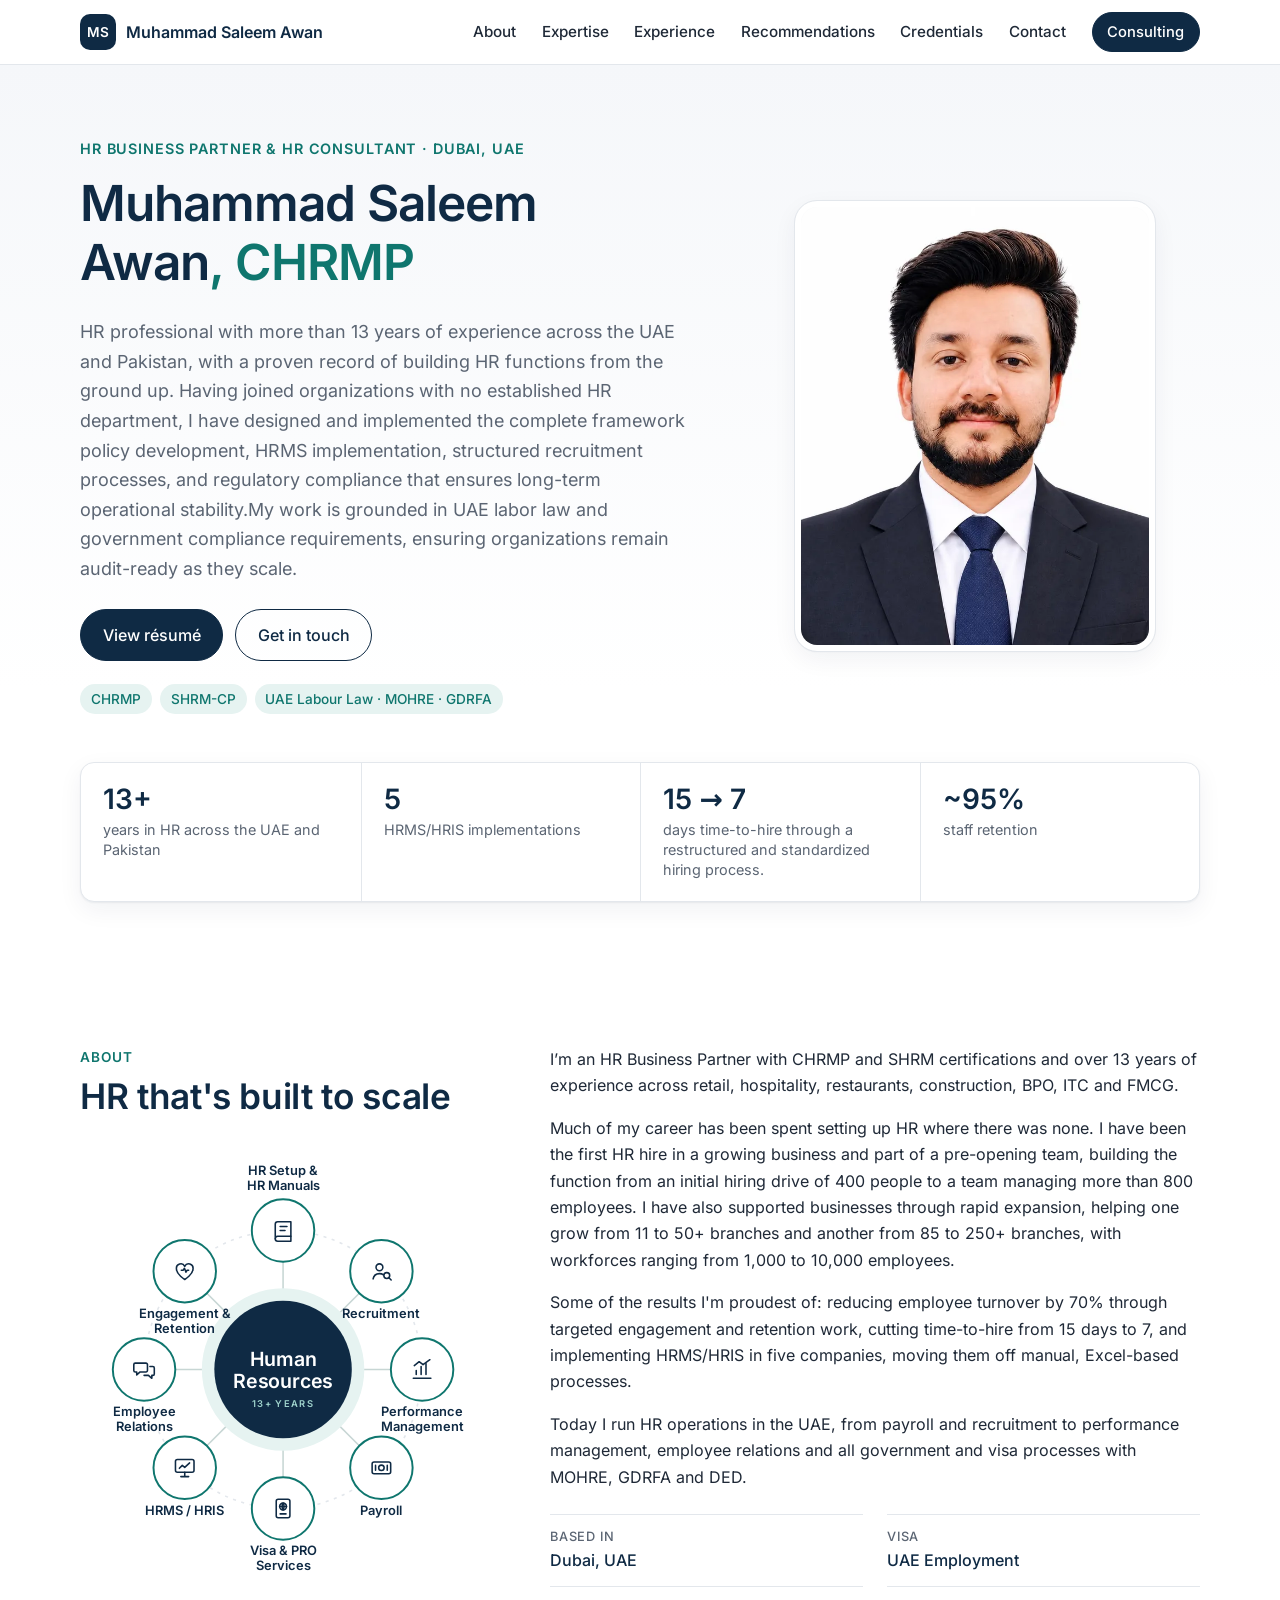
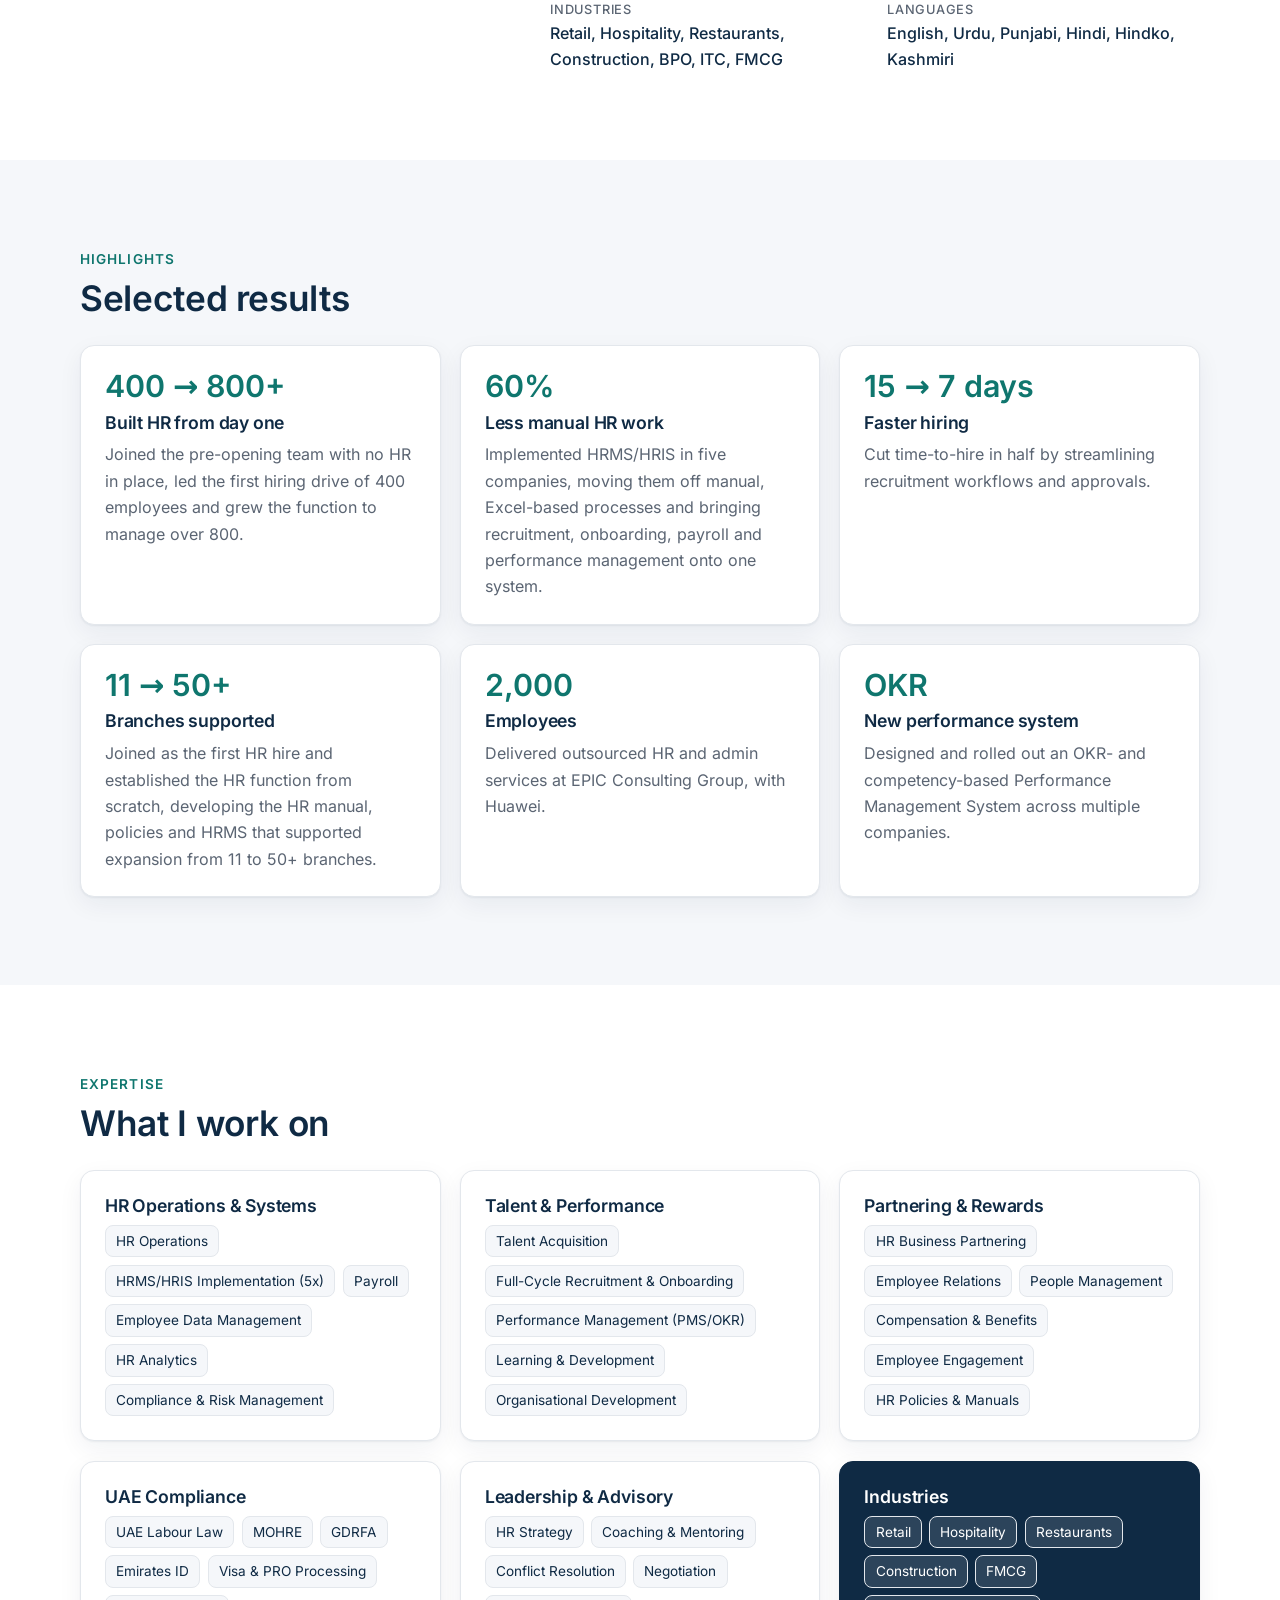
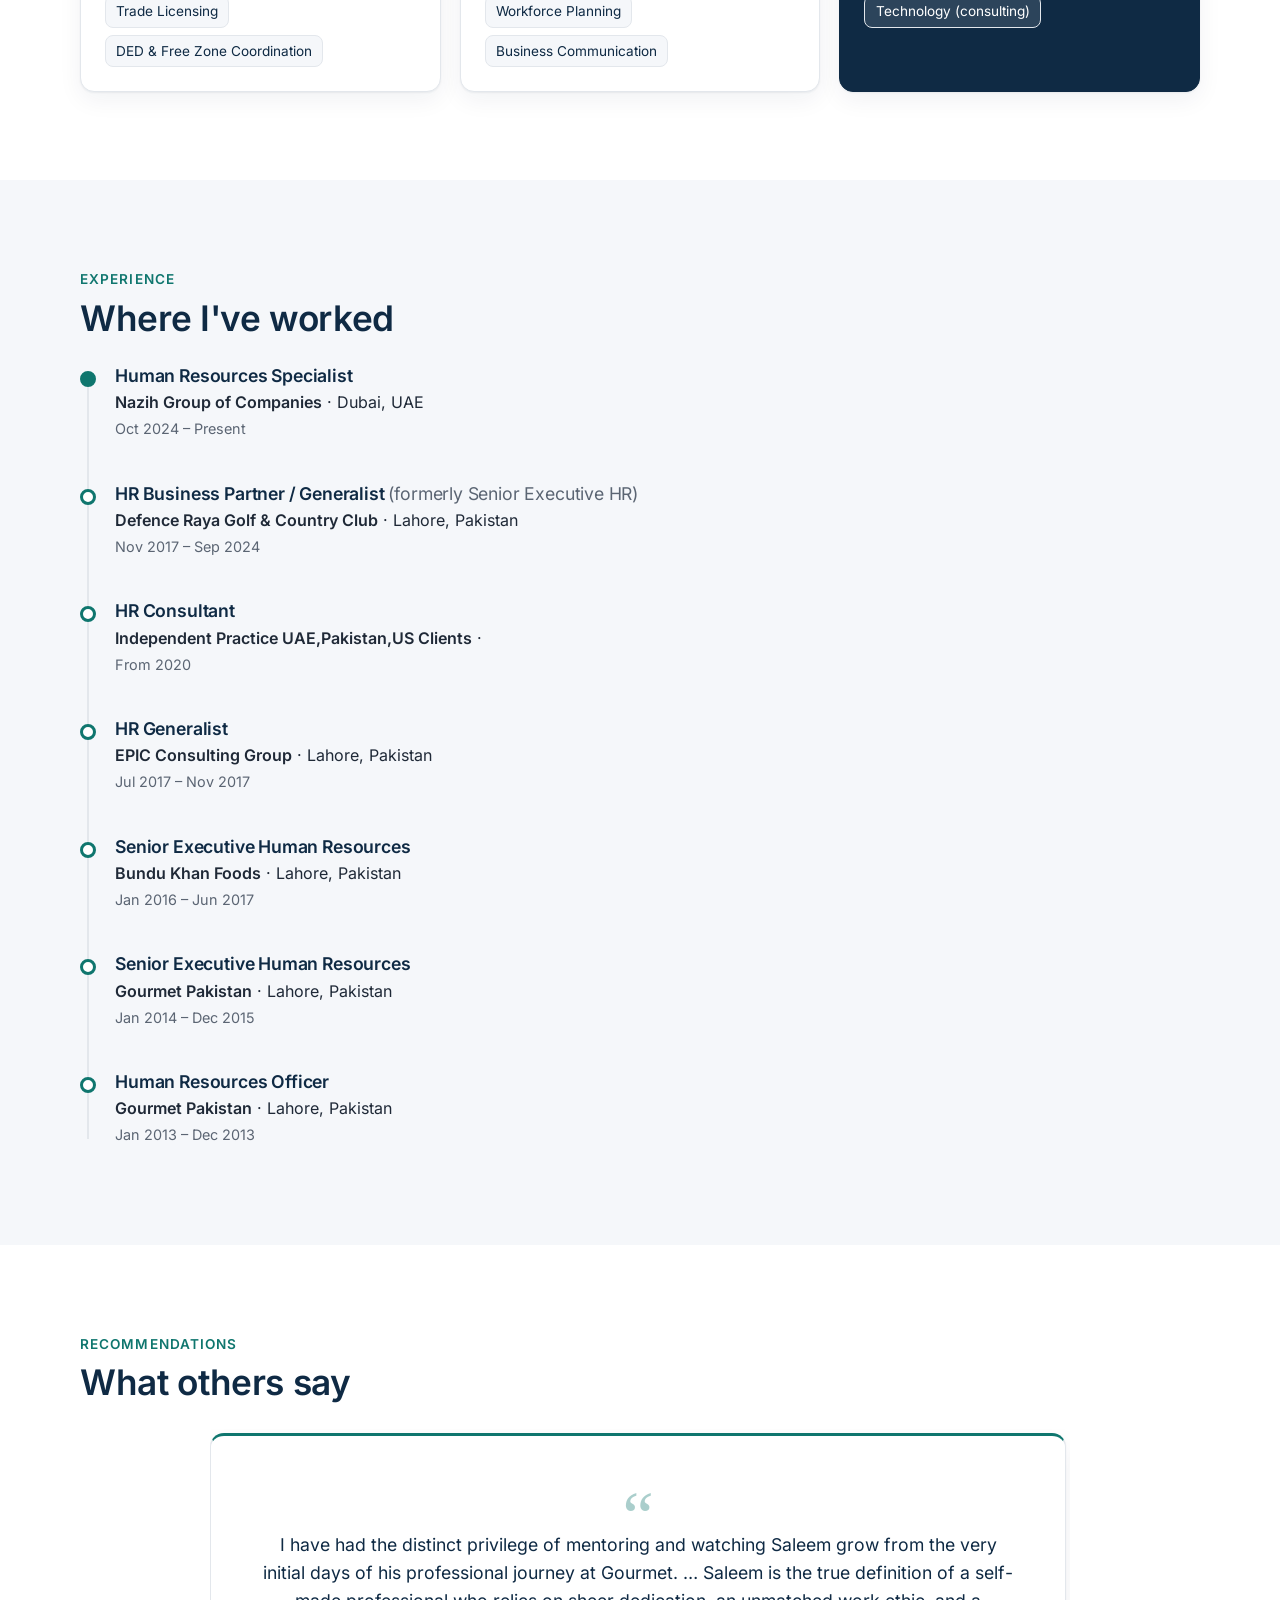
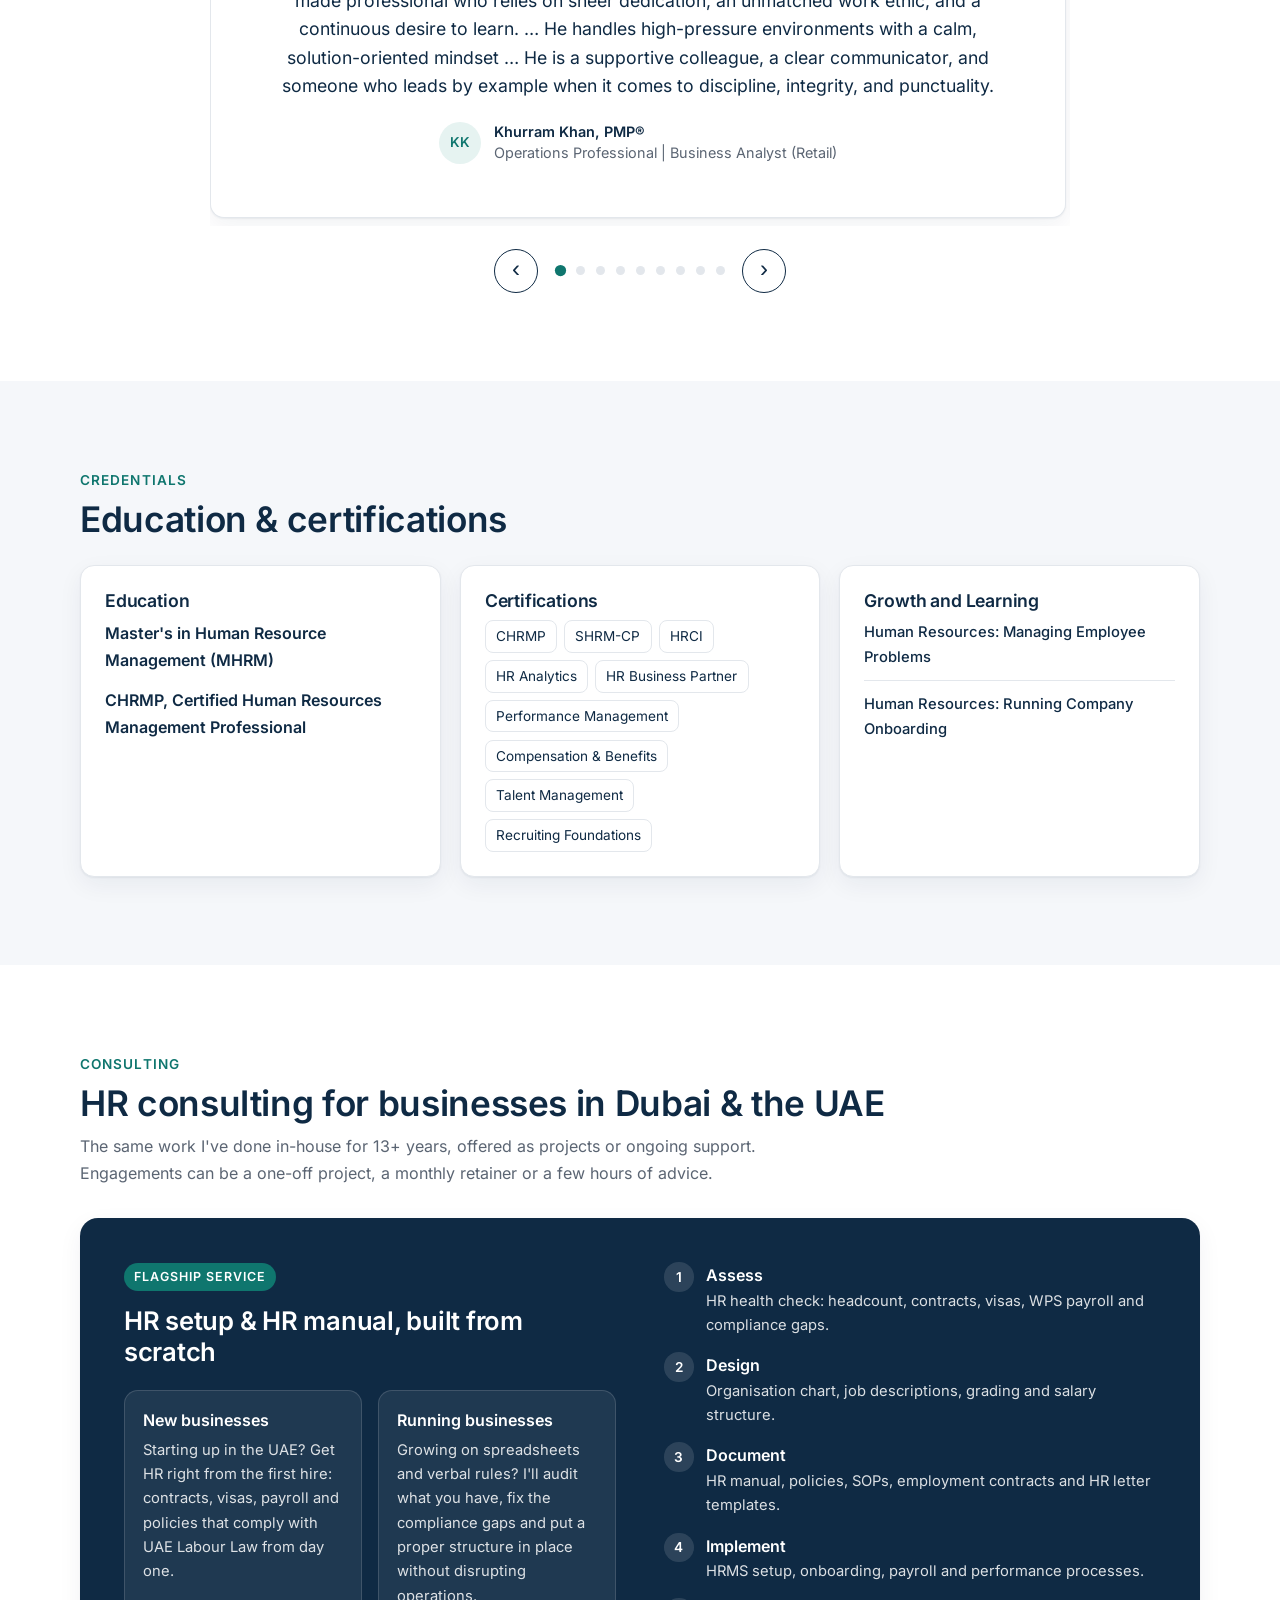
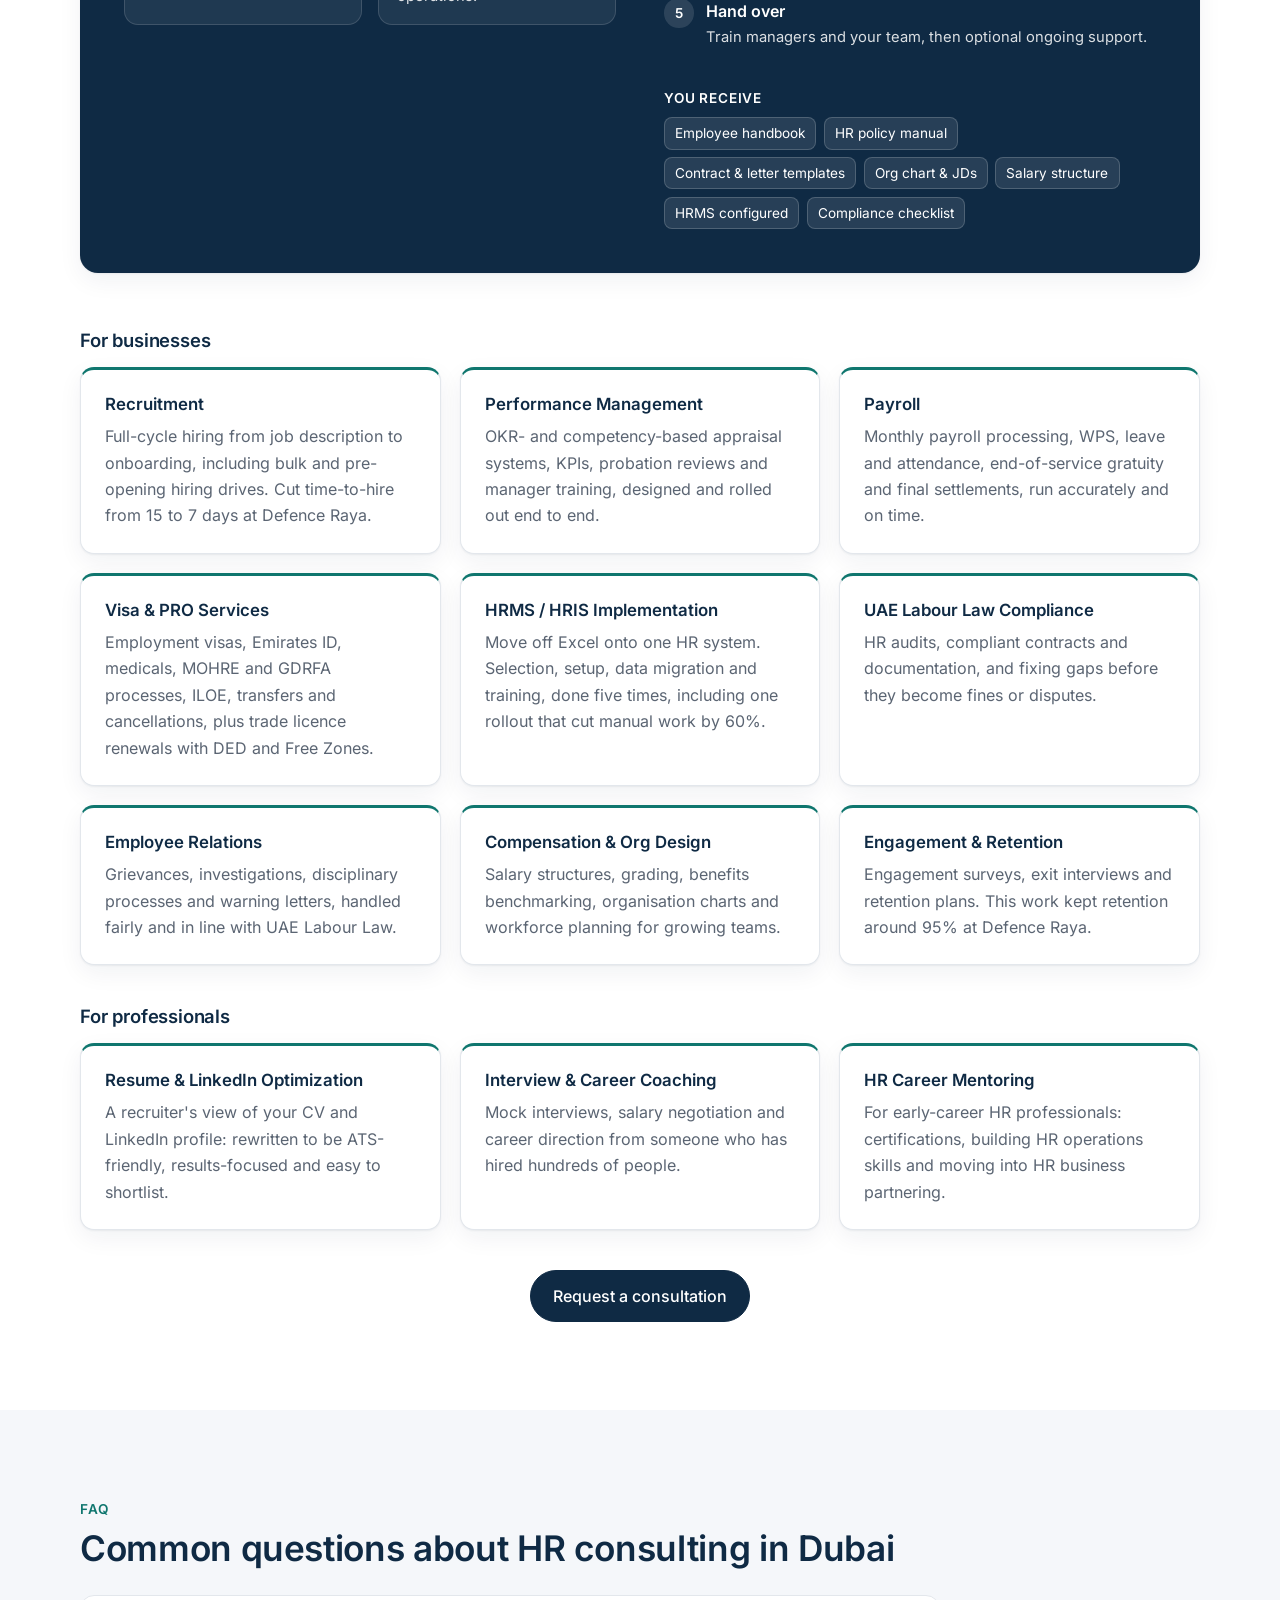
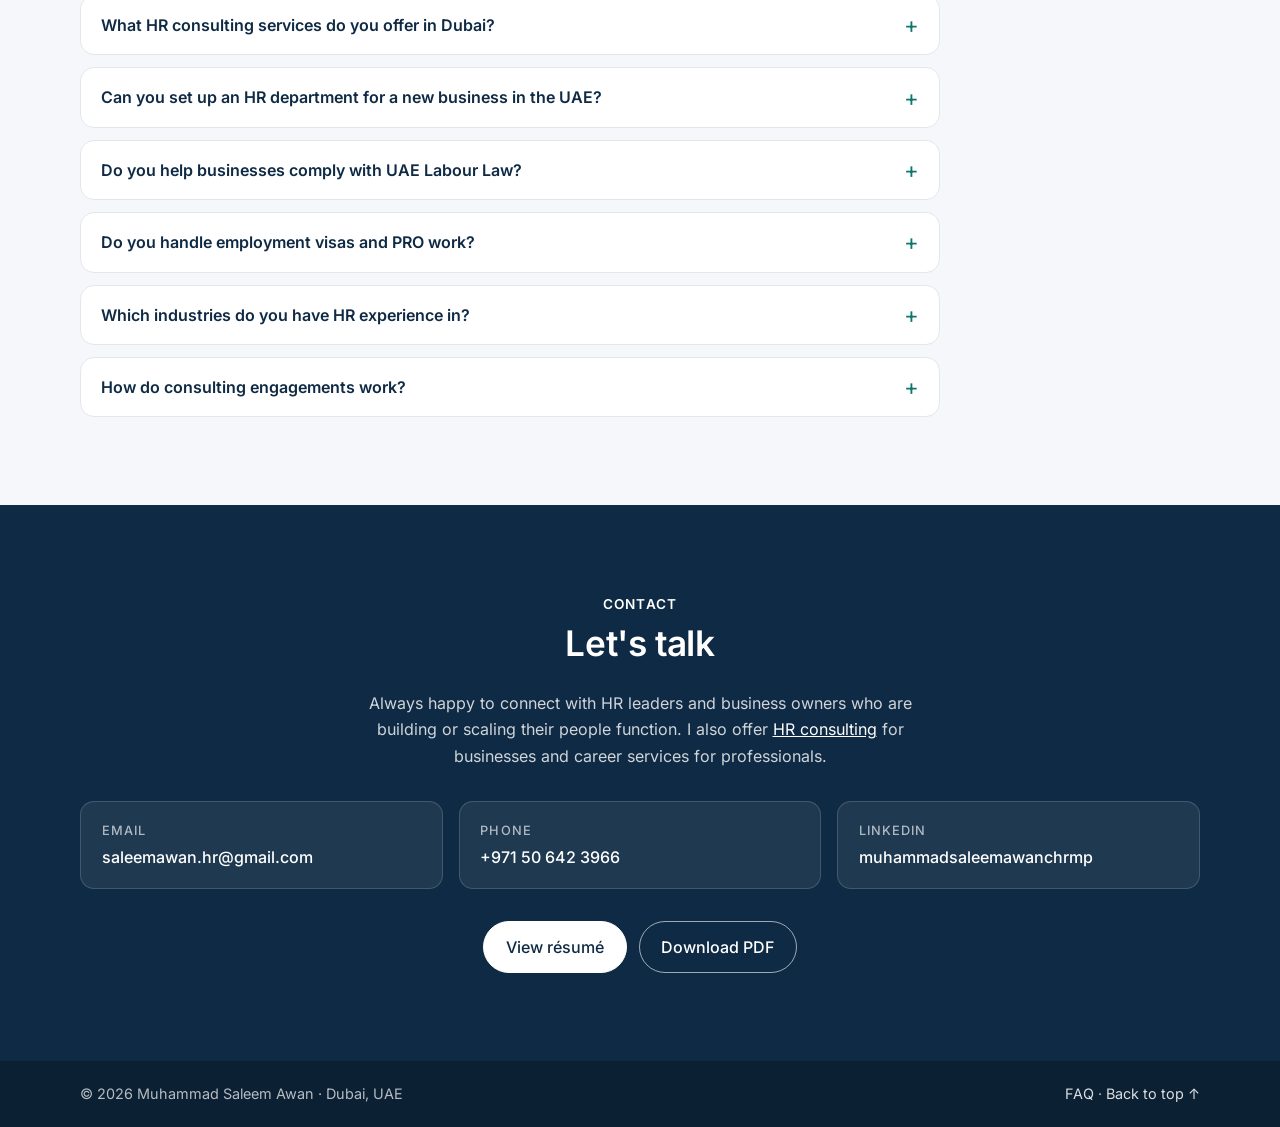
==== commit 233cded4: "Update index.html" ====
--- a/index.html
+++ b/index.html
@@ -451,7 +451,7 @@
           <li class="job">
             <div class="job-head">
               <h3>HR Consultant</h3>
-              <p class="job-meta"><strong>Independent Practice</strong> ·</p>
+              <p class="job-meta"><strong>Independent Practice UAE,Pakistan,US Clients</strong> ·</p>
               <p class="job-date">From 2020</p>
             </div>
           </li>
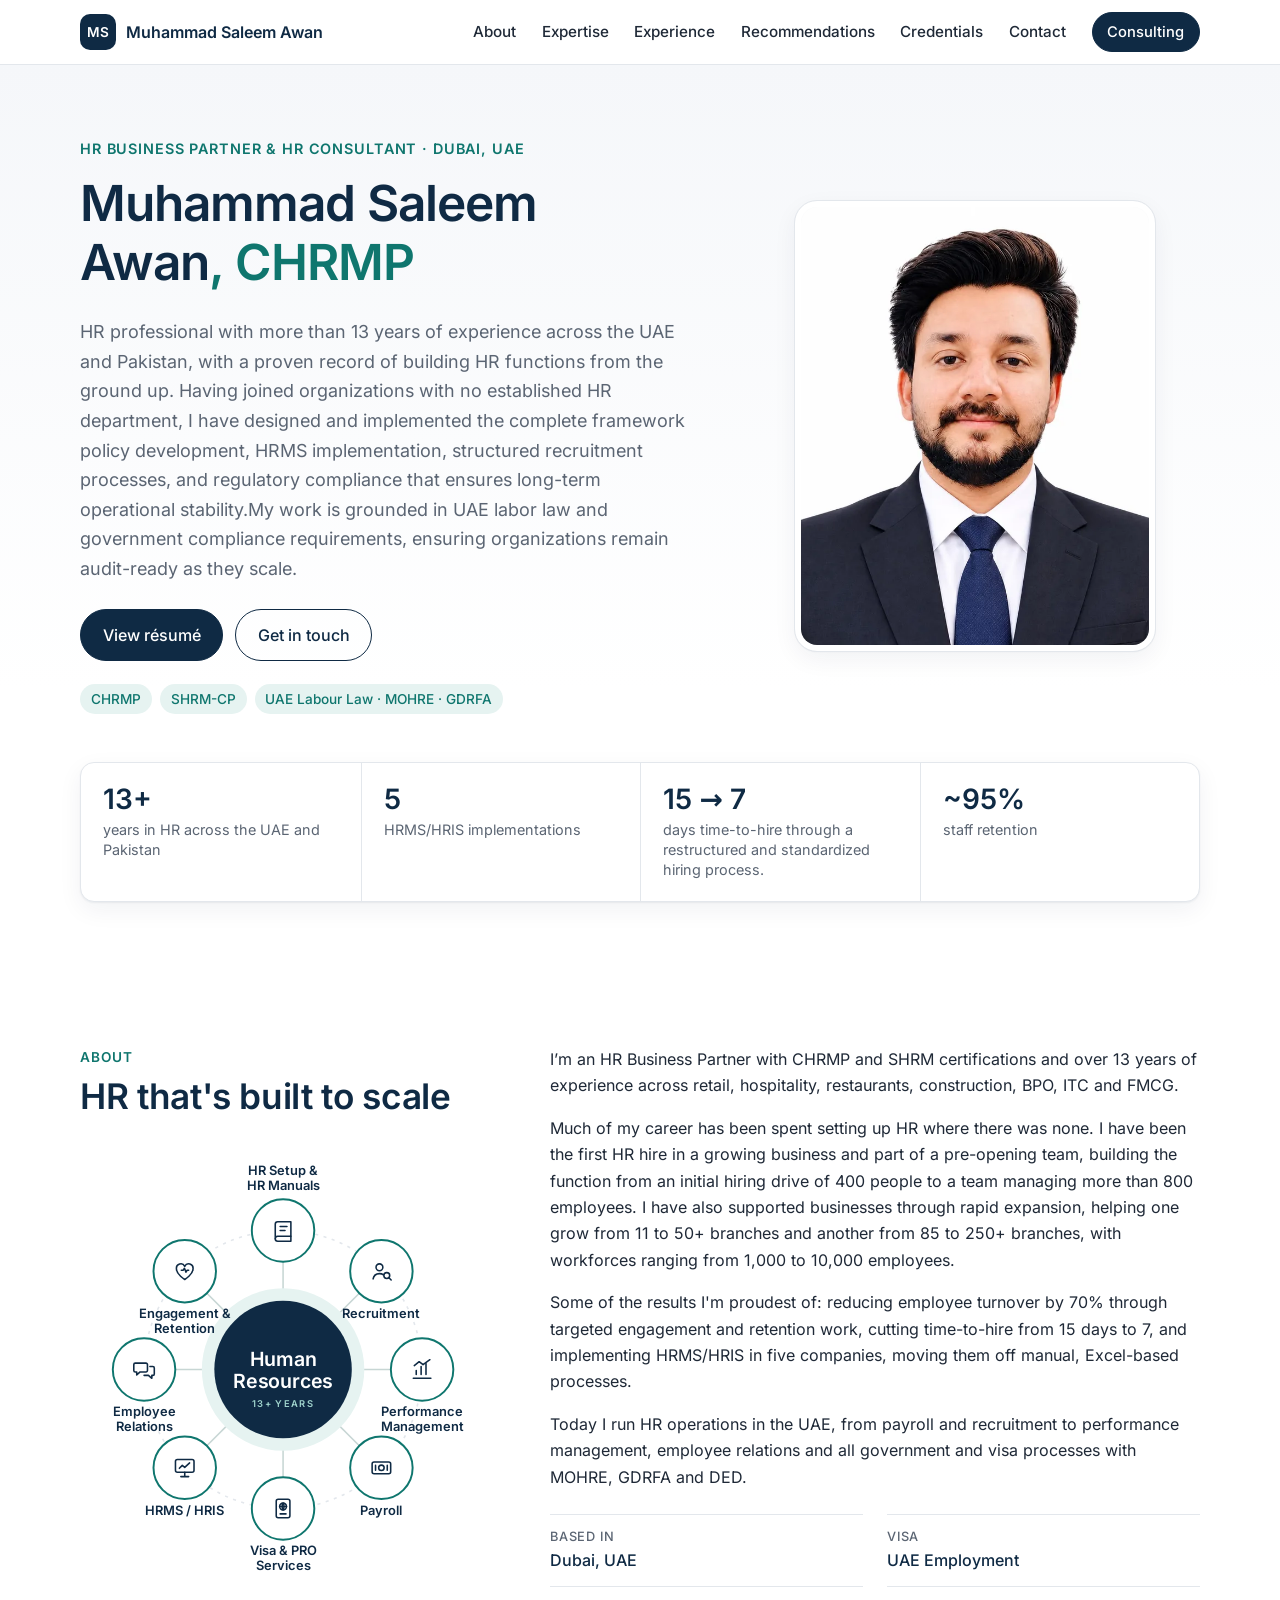
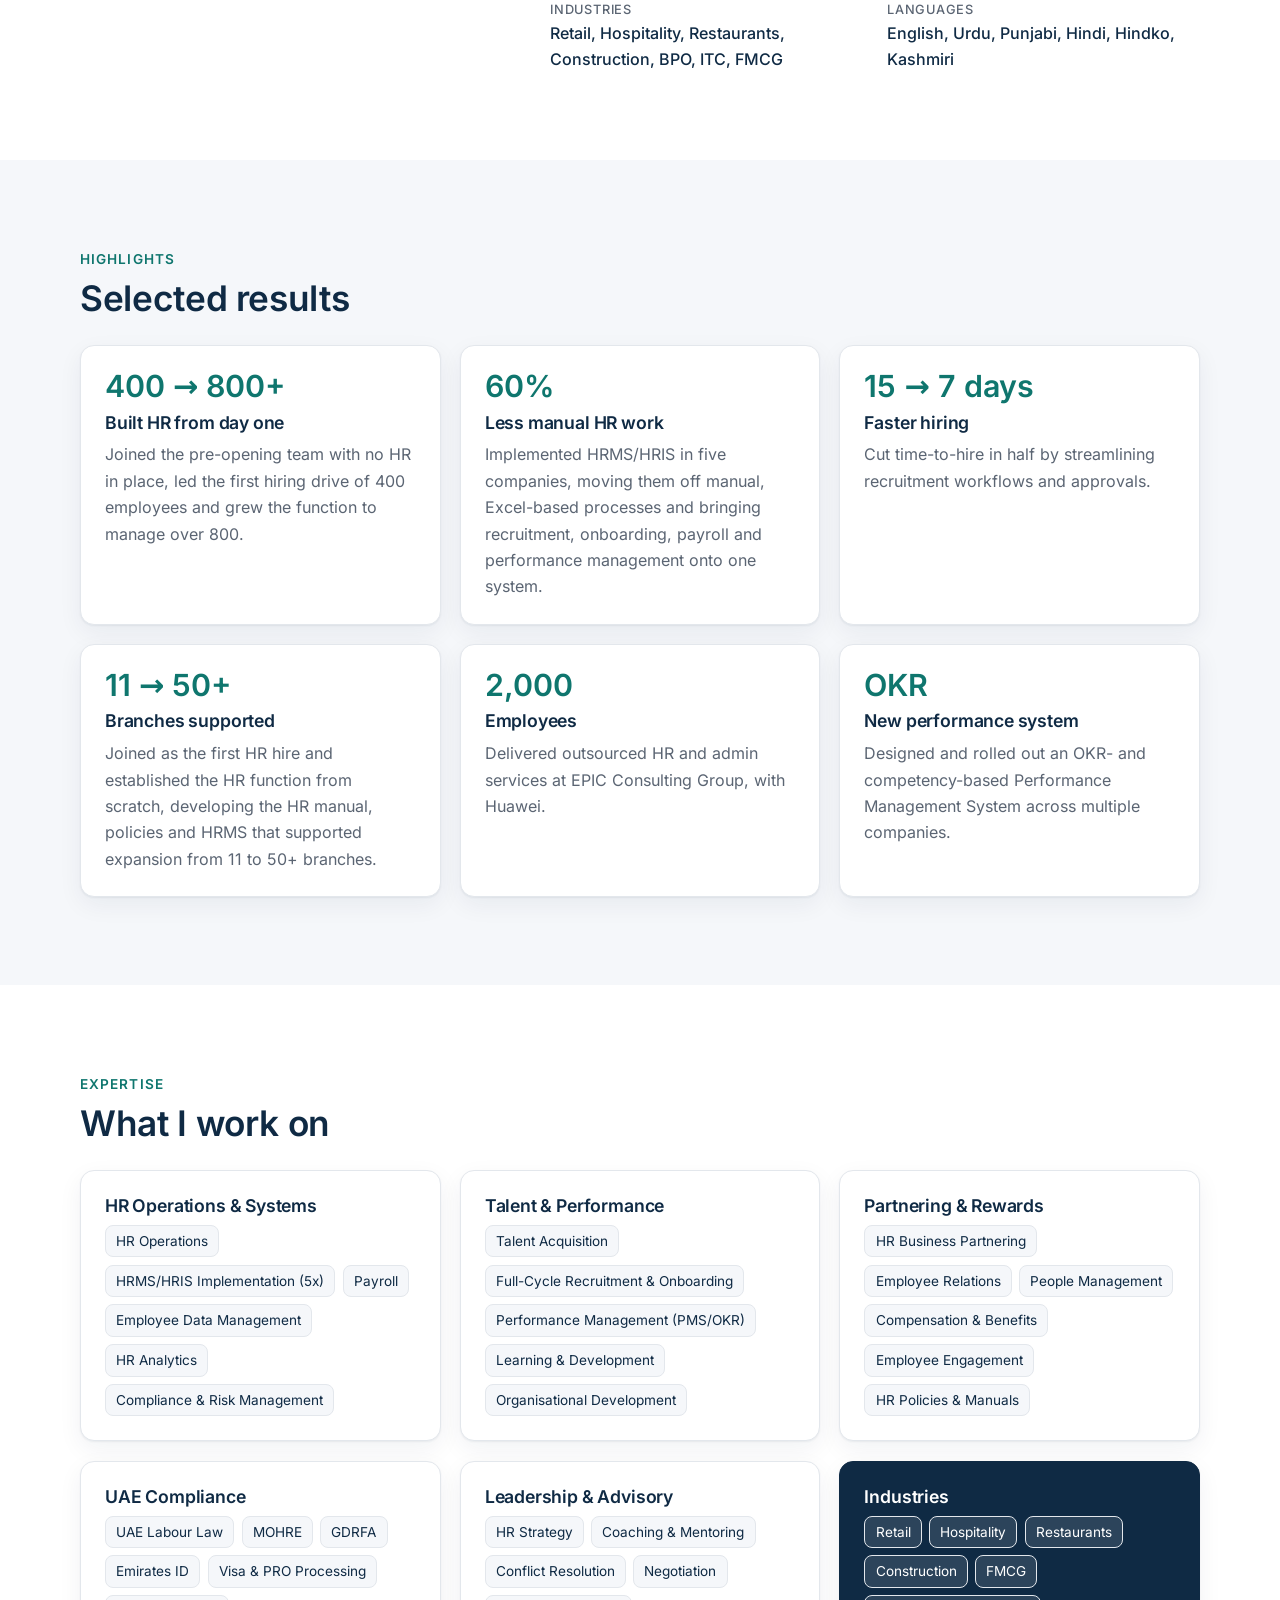
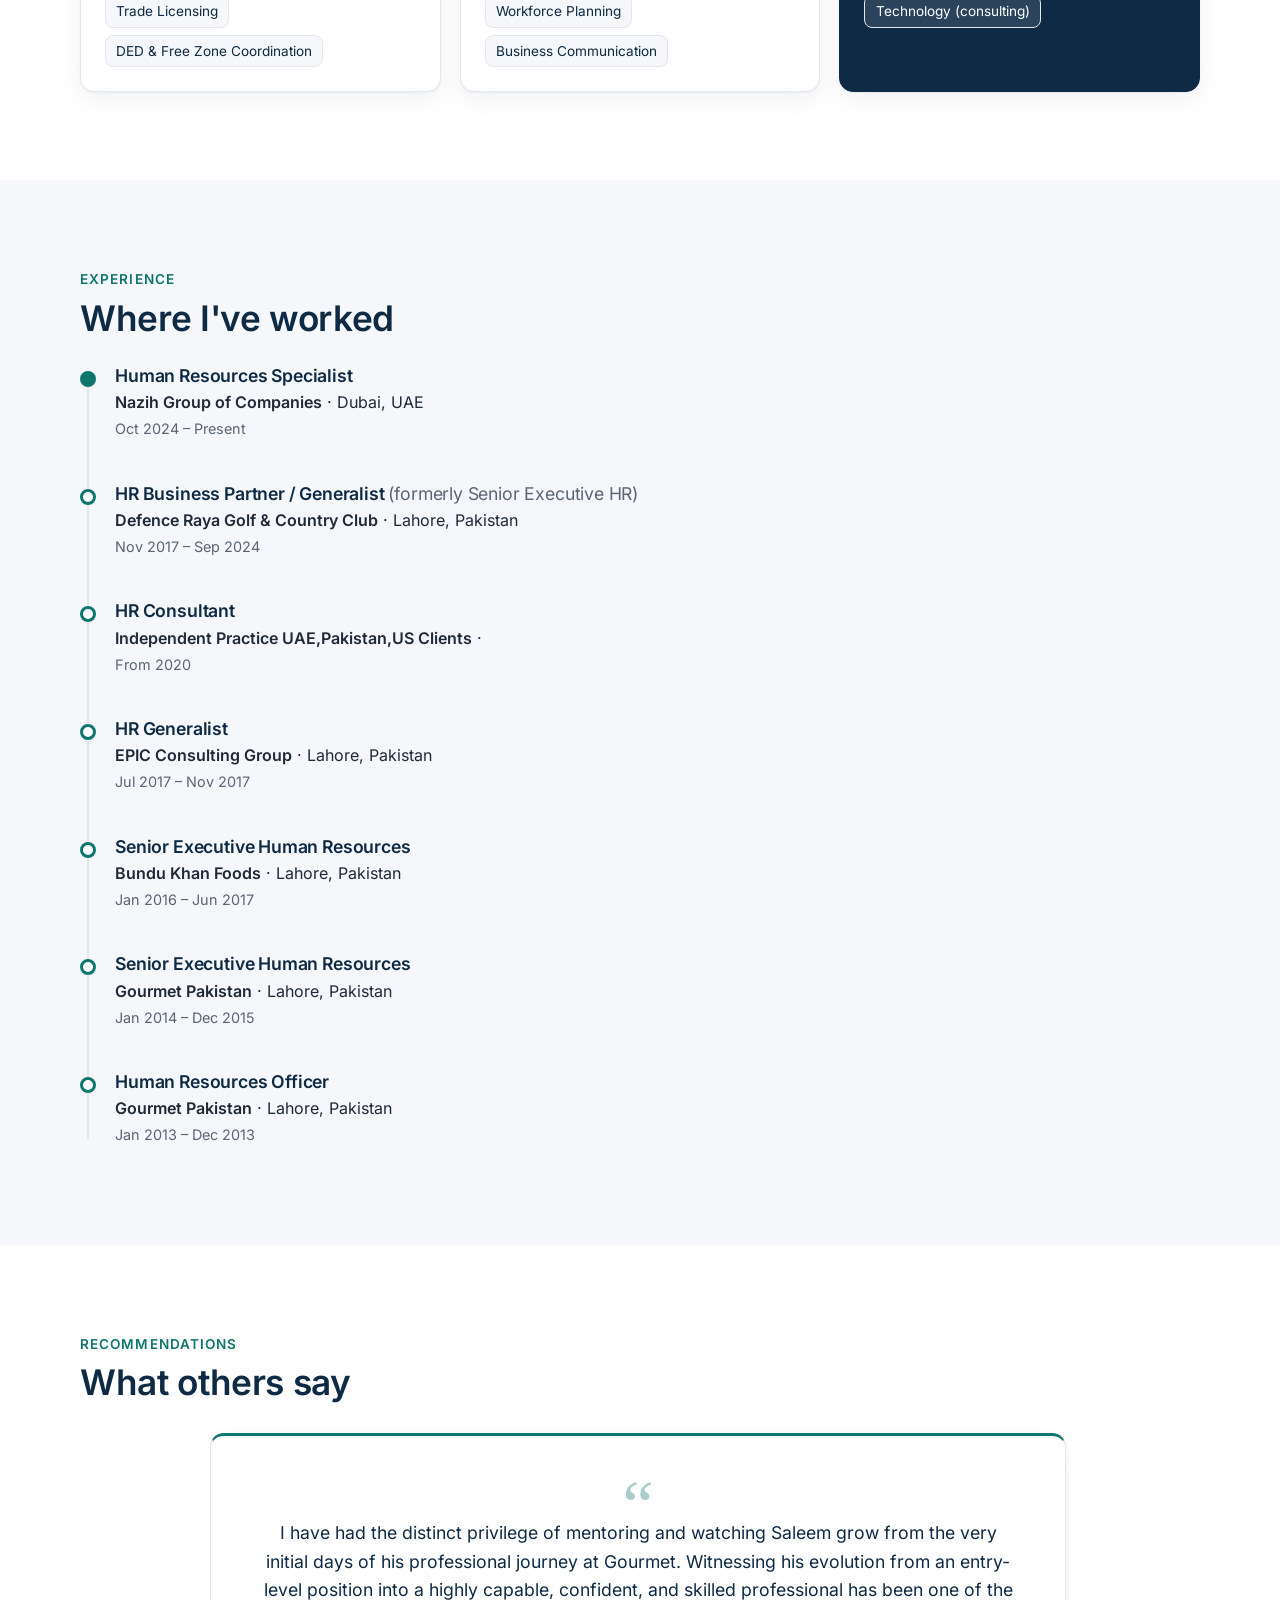
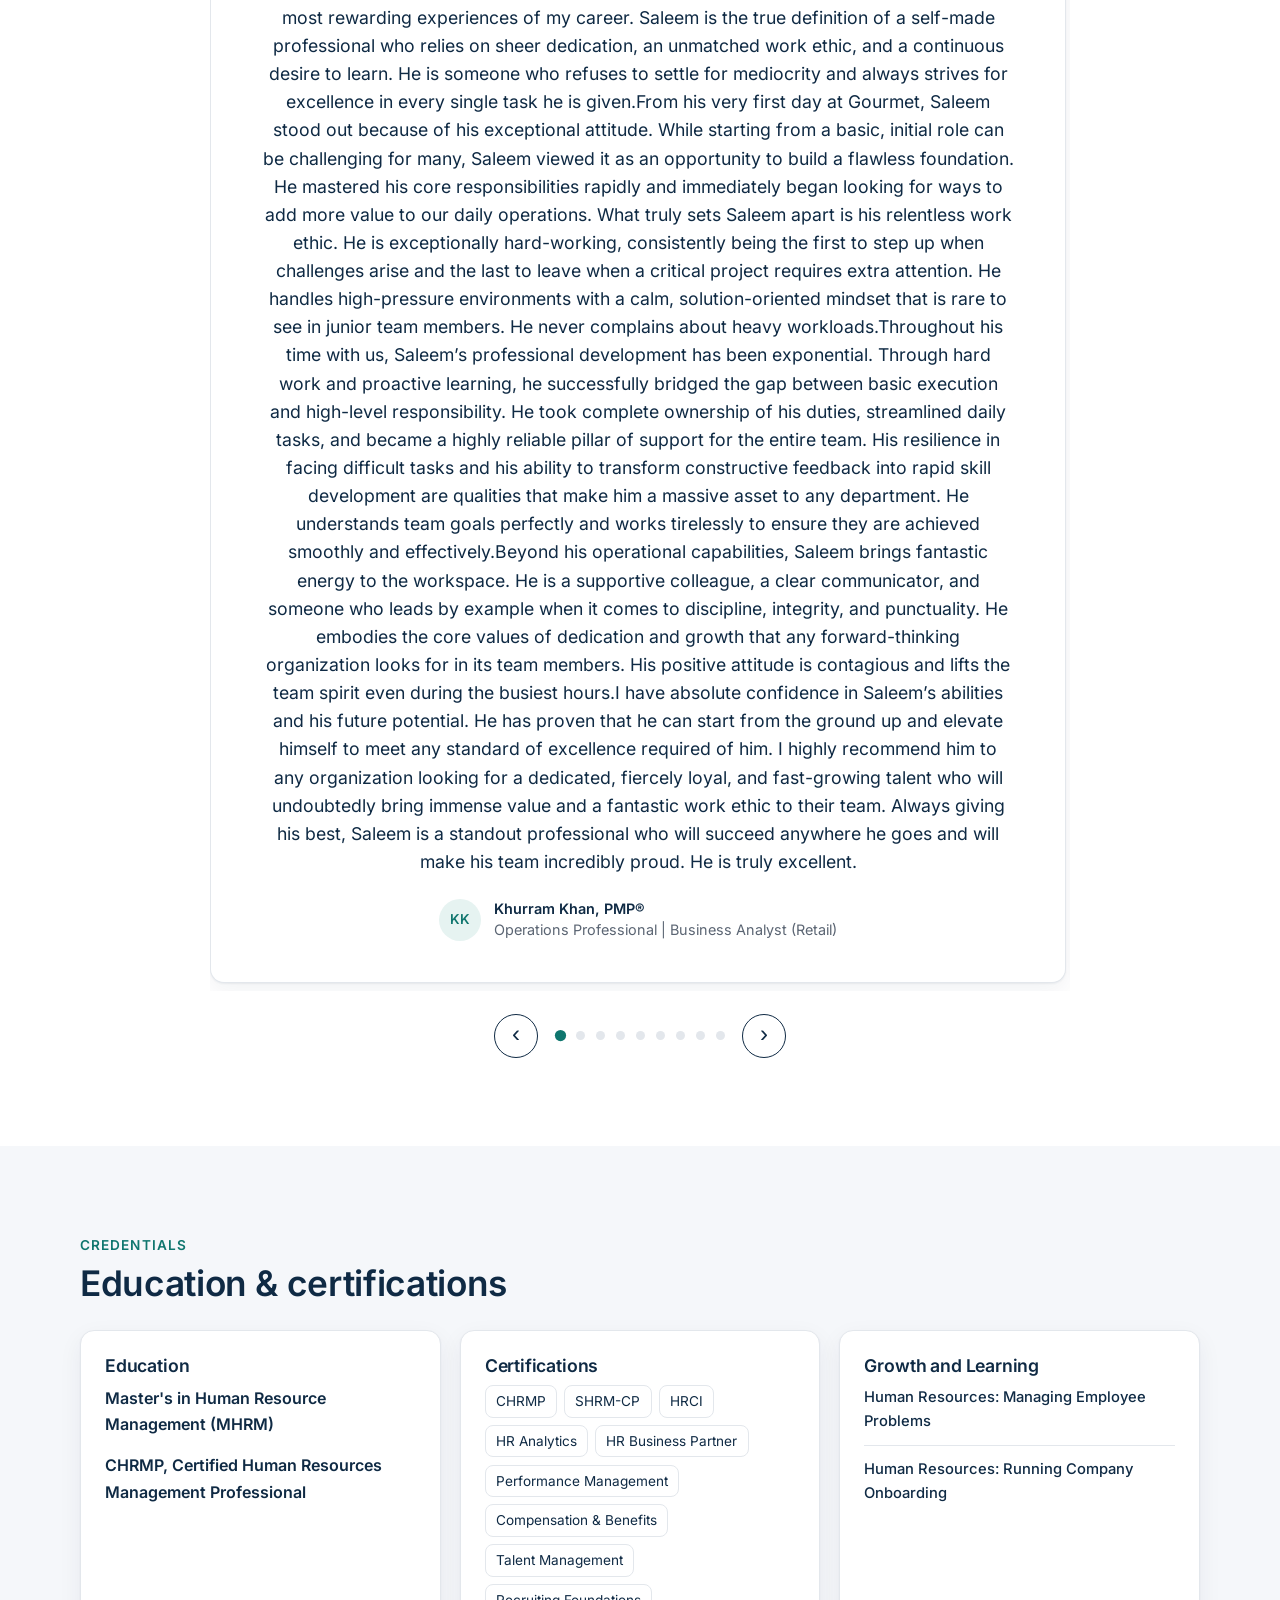
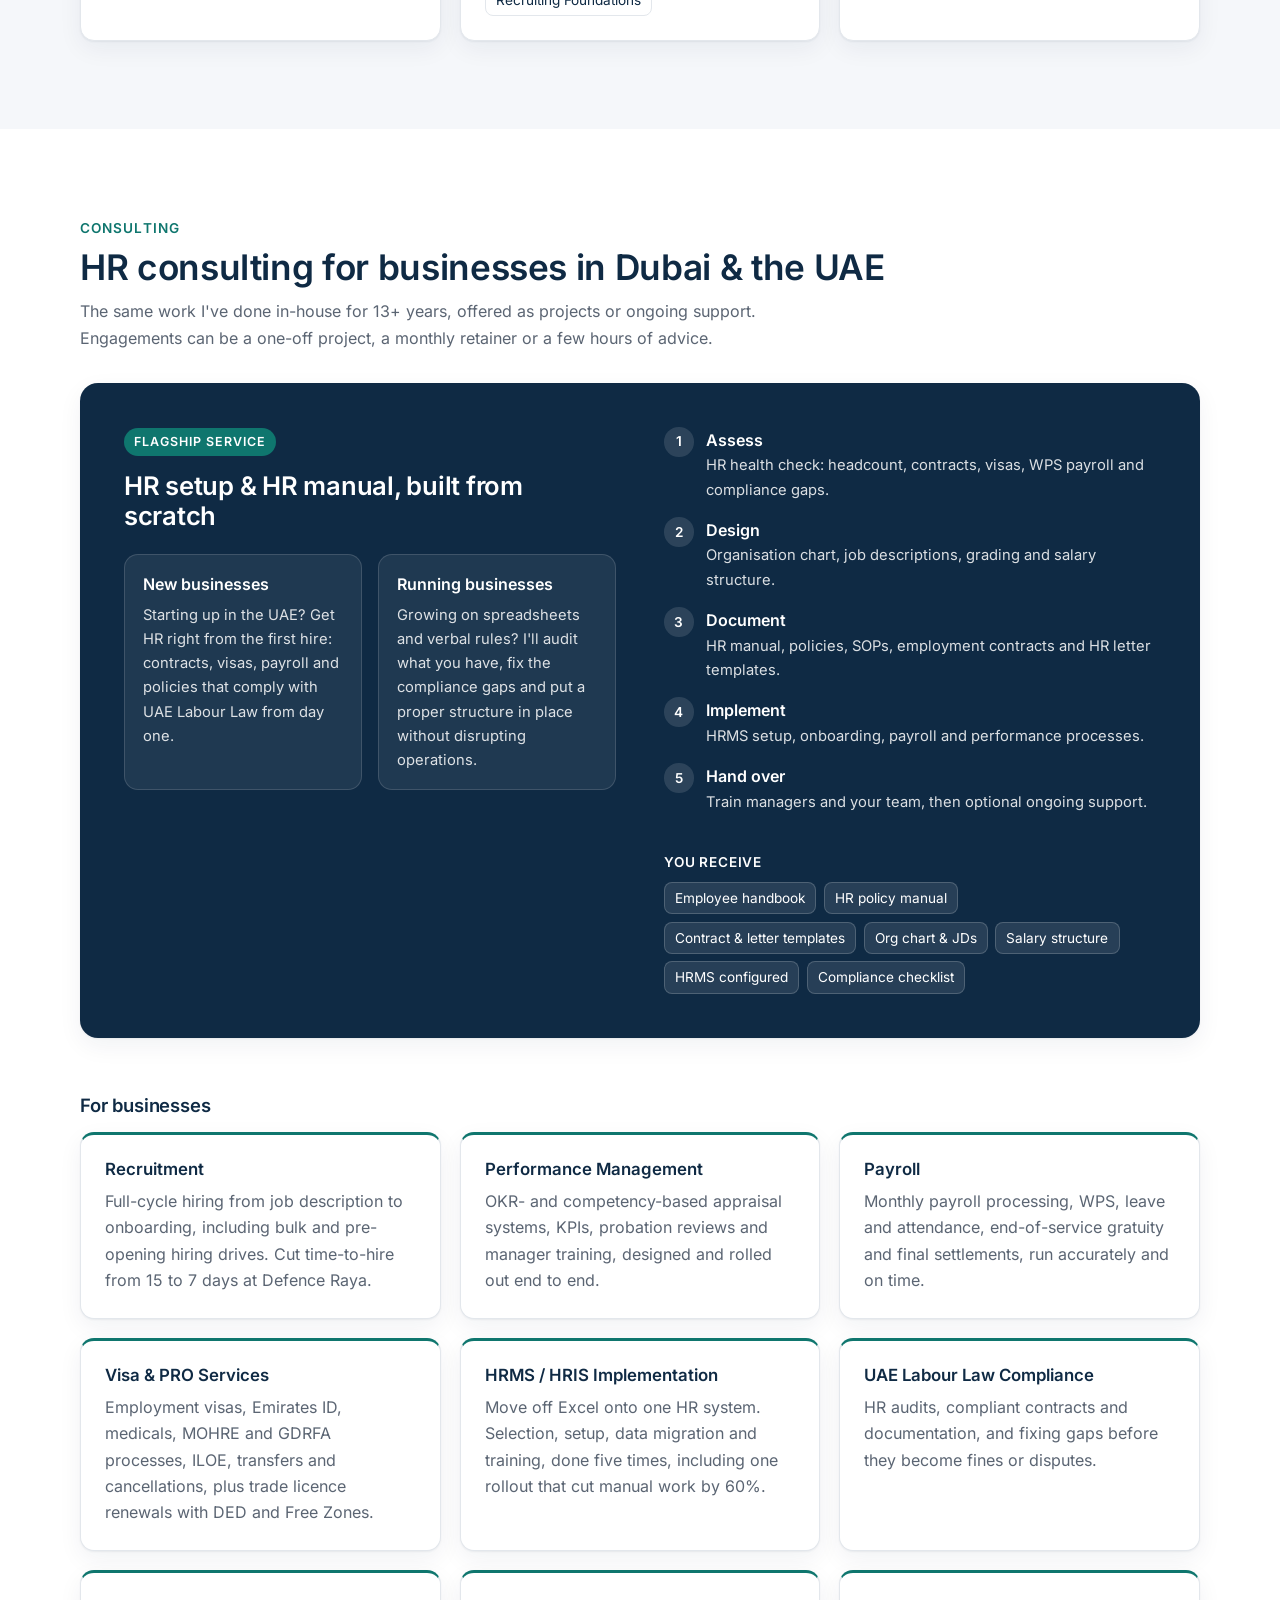
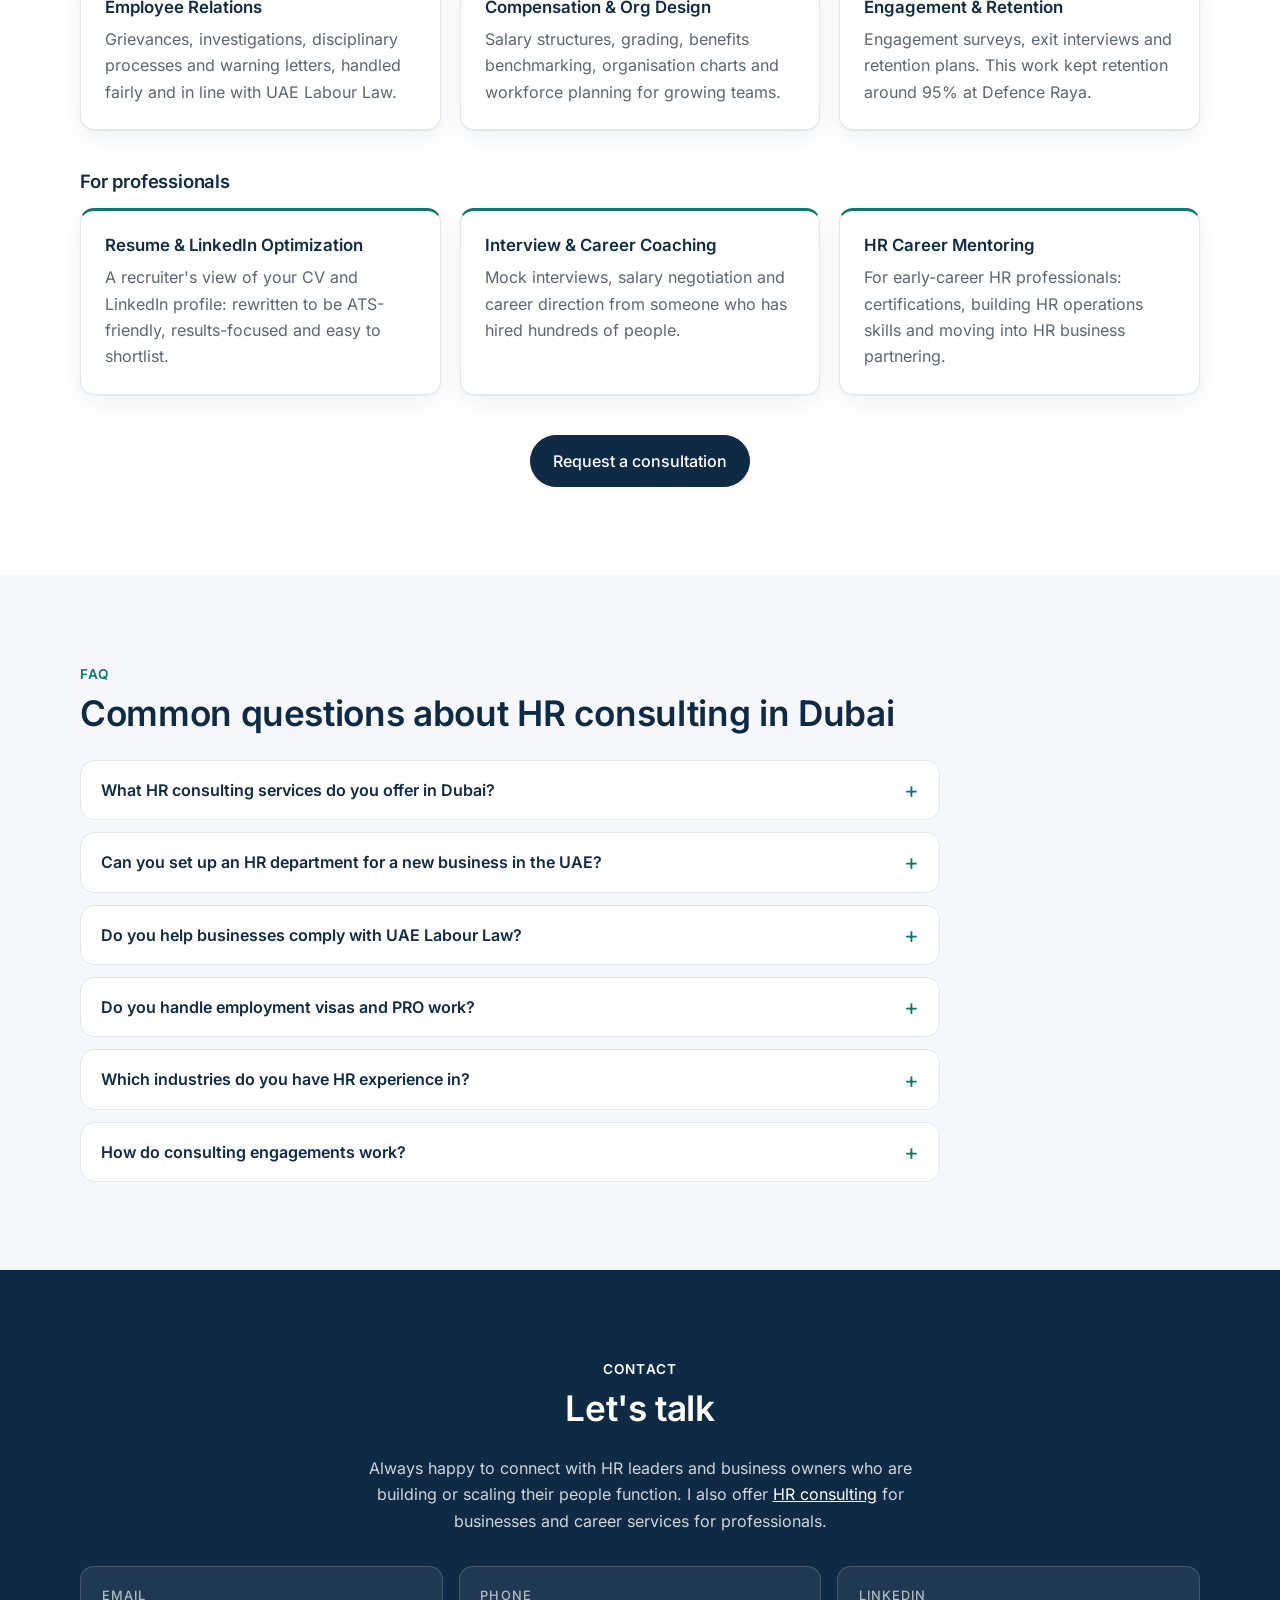
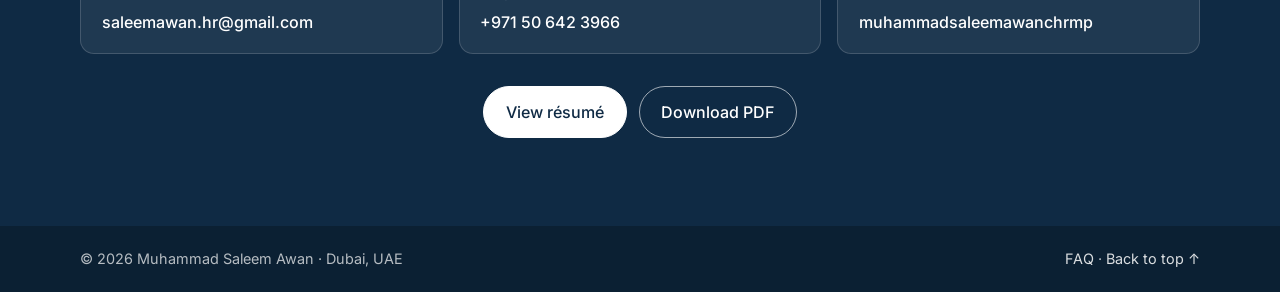
==== commit e0e3da04: "Update index.html" ====
--- a/index.html
+++ b/index.html
@@ -497,7 +497,14 @@
         <div class="slider" aria-roledescription="carousel" aria-label="Recommendations">
           <div class="recs" id="recs-track" tabindex="0">
             <figure class="rec">
-              <blockquote>I have had the distinct privilege of mentoring and watching Saleem grow from the very initial days of his professional journey at Gourmet. … Saleem is the true definition of a self-made professional who relies on sheer dedication, an unmatched work ethic, and a continuous desire to learn. … He handles high-pressure environments with a calm, solution-oriented mindset … He is a supportive colleague, a clear communicator, and someone who leads by example when it comes to discipline, integrity, and punctuality.</blockquote>
+              <blockquote>I have had the distinct privilege of mentoring and watching Saleem grow from the very initial days of his professional journey at Gourmet. 
+Witnessing his evolution from an entry-level position into a highly capable, confident, and skilled professional has been one of the most rewarding experiences of my career. 
+Saleem is the true definition of a self-made professional who relies on sheer dedication, an unmatched work ethic, and a continuous desire to learn. He is someone who refuses to settle for mediocrity and always strives for excellence in every single task he is given.From his very first day at Gourmet, Saleem stood out because of his exceptional attitude. While starting from a basic, initial role can be challenging for many, Saleem viewed it as an opportunity to build a flawless foundation. 
+He mastered his core responsibilities rapidly and immediately began looking for ways to add more value to our daily operations. What truly sets Saleem apart is his relentless work ethic. 
+He is exceptionally hard-working, consistently being the first to step up when challenges arise and the last to leave when a critical project requires extra attention. He handles high-pressure environments with a calm, solution-oriented mindset that is rare to see in junior team members. 
+He never complains about heavy workloads.Throughout his time with us, Saleem’s professional development has been exponential. Through hard work and proactive learning, he successfully bridged the gap between basic execution and high-level responsibility. 
+He took complete ownership of his duties, streamlined daily tasks, and became a highly reliable pillar of support for the entire team. His resilience in facing difficult tasks and his ability to transform constructive feedback into rapid skill development are qualities that make him a massive asset to any department. He understands team goals perfectly and works tirelessly to ensure they are achieved smoothly and effectively.Beyond his operational capabilities, Saleem brings fantastic energy to the workspace. He is a supportive colleague, a clear communicator, and someone who leads by example when it comes to discipline, integrity, and punctuality. He embodies the core values of dedication and growth that any forward-thinking organization looks for in its team members. His positive attitude is contagious and lifts the team spirit even during the busiest hours.I have absolute confidence in Saleem’s abilities and his future potential. He has proven that he can start from the ground up and elevate himself to meet any standard of excellence required of him.
+ I highly recommend him to any organization looking for a dedicated, fiercely loyal, and fast-growing talent who will undoubtedly bring immense value and a fantastic work ethic to their team. Always giving his best, Saleem is a standout professional who will succeed anywhere he goes and will make his team incredibly proud. He is truly excellent.</blockquote>
               <figcaption>
                 <span class="rec-avatar" aria-hidden="true">KK</span>
                 <span><strong>Khurram Khan, PMP®</strong><br><span class="rec-title">Operations Professional | Business Analyst (Retail)</span></span>
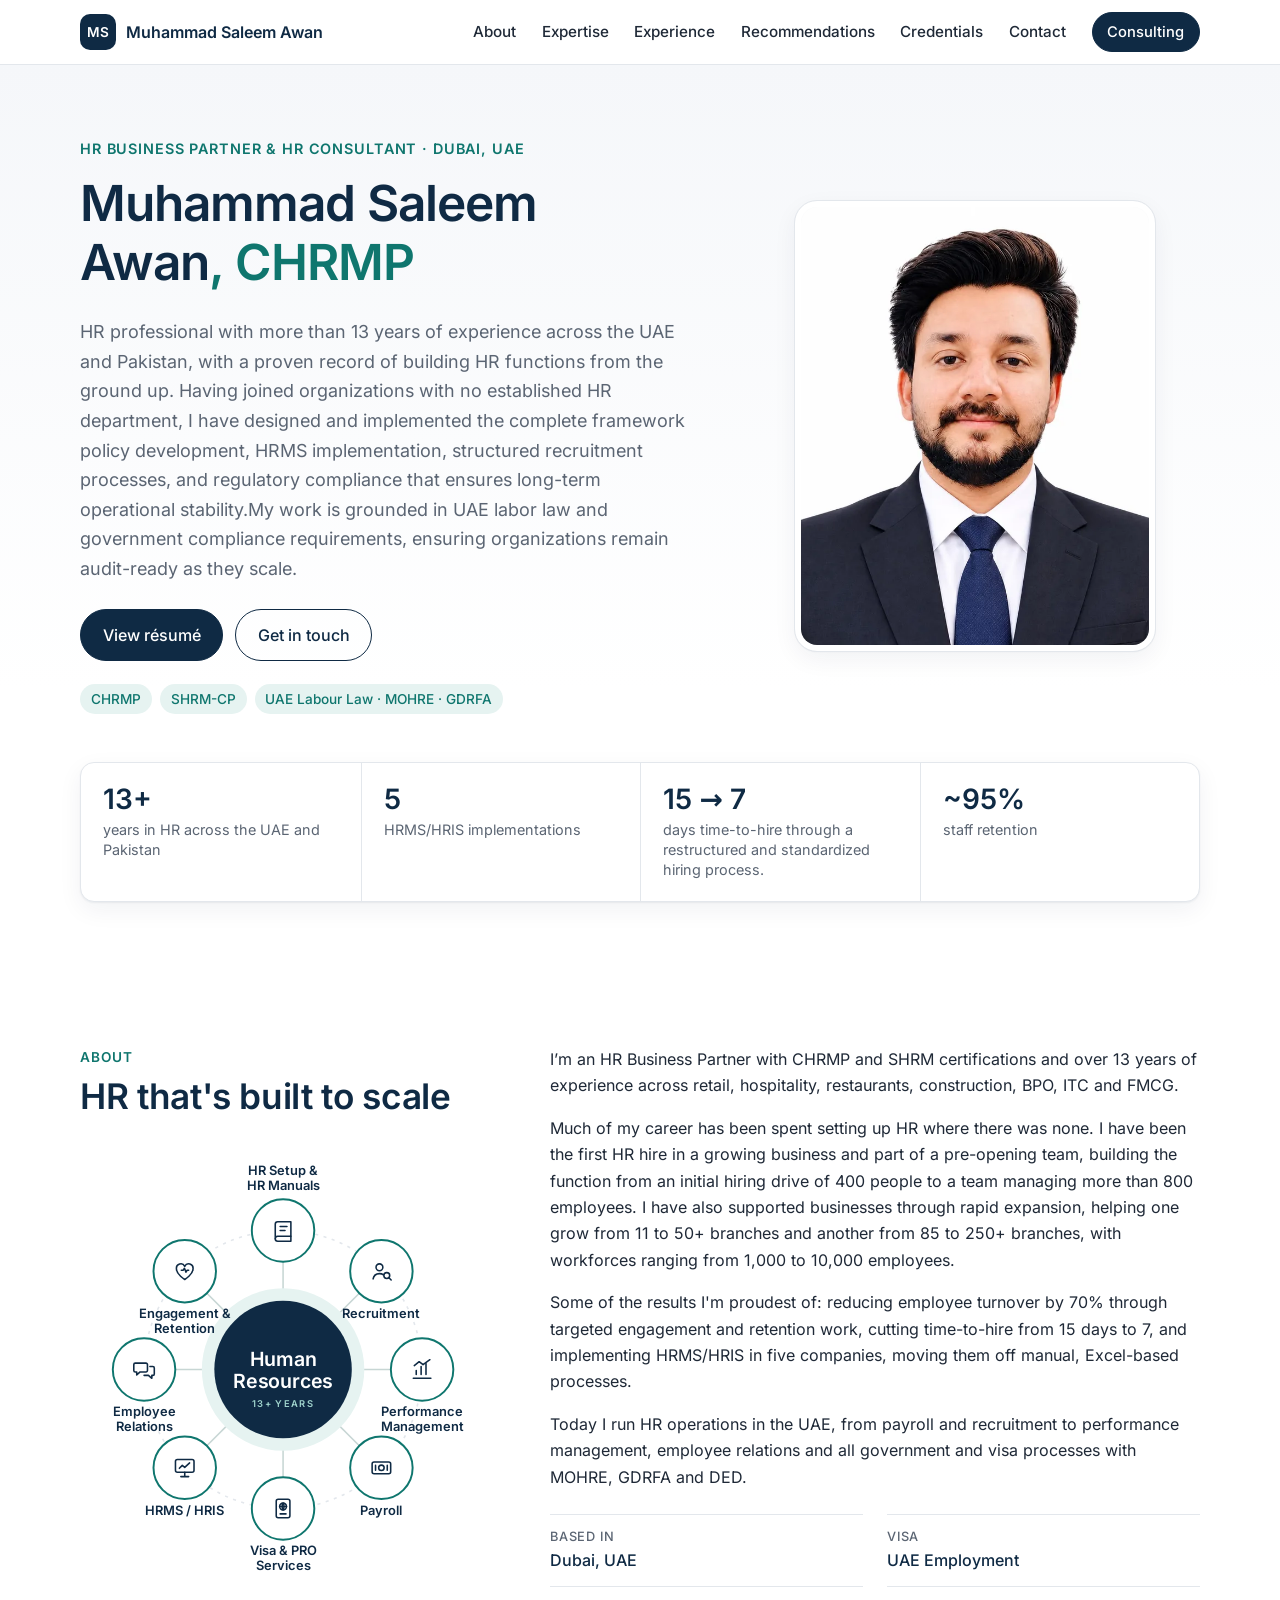
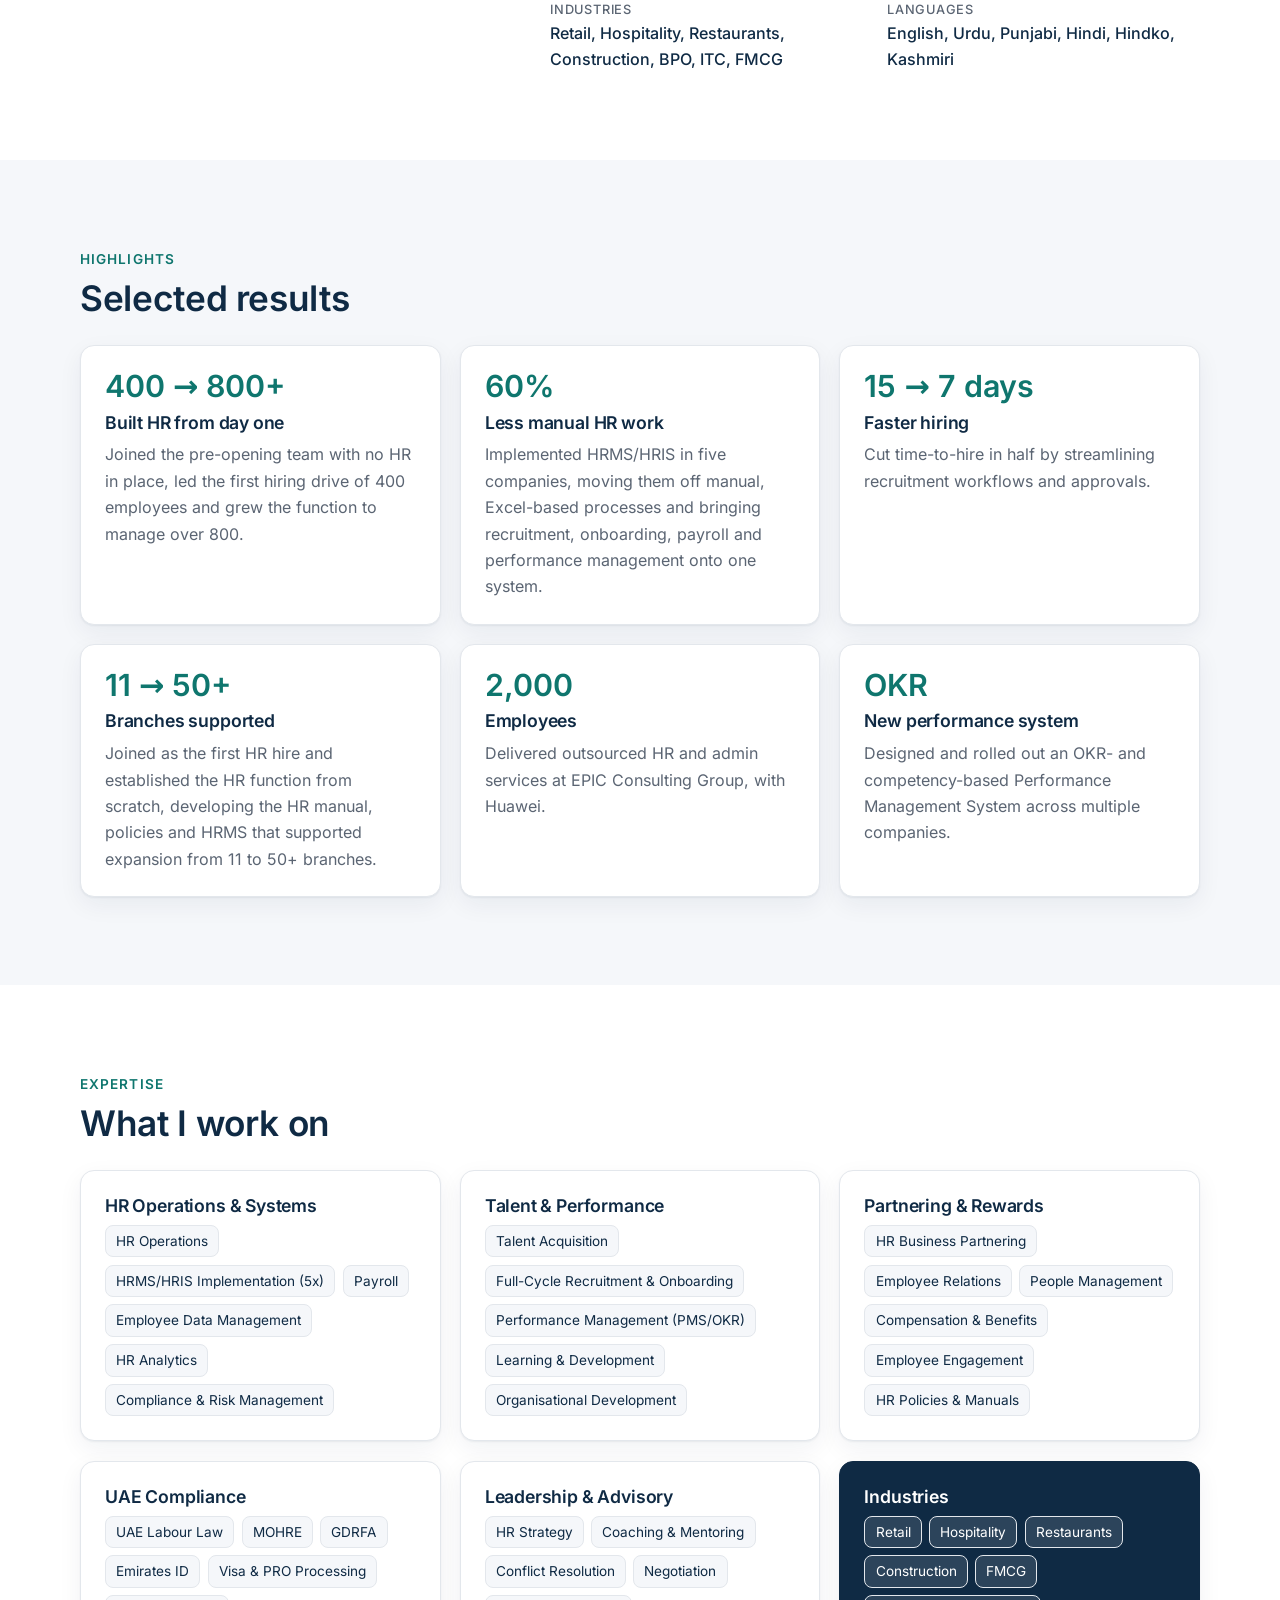
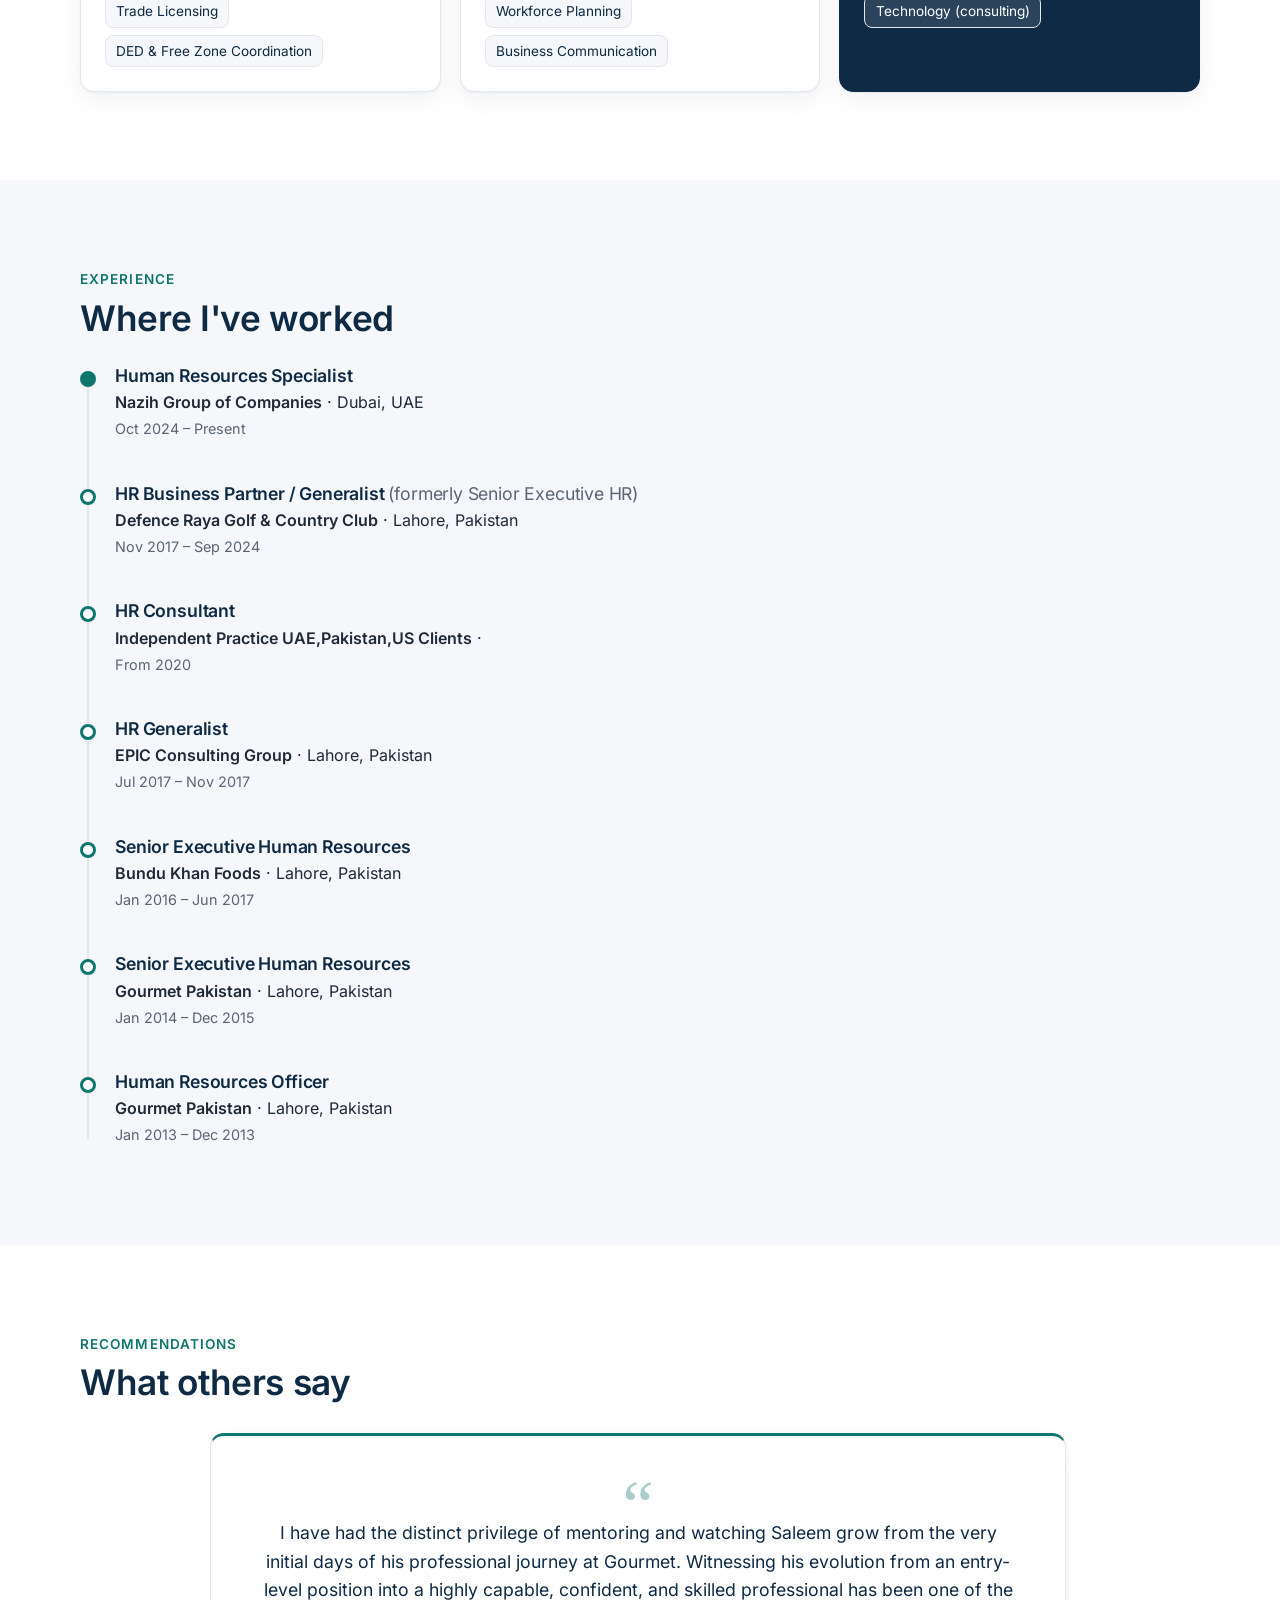
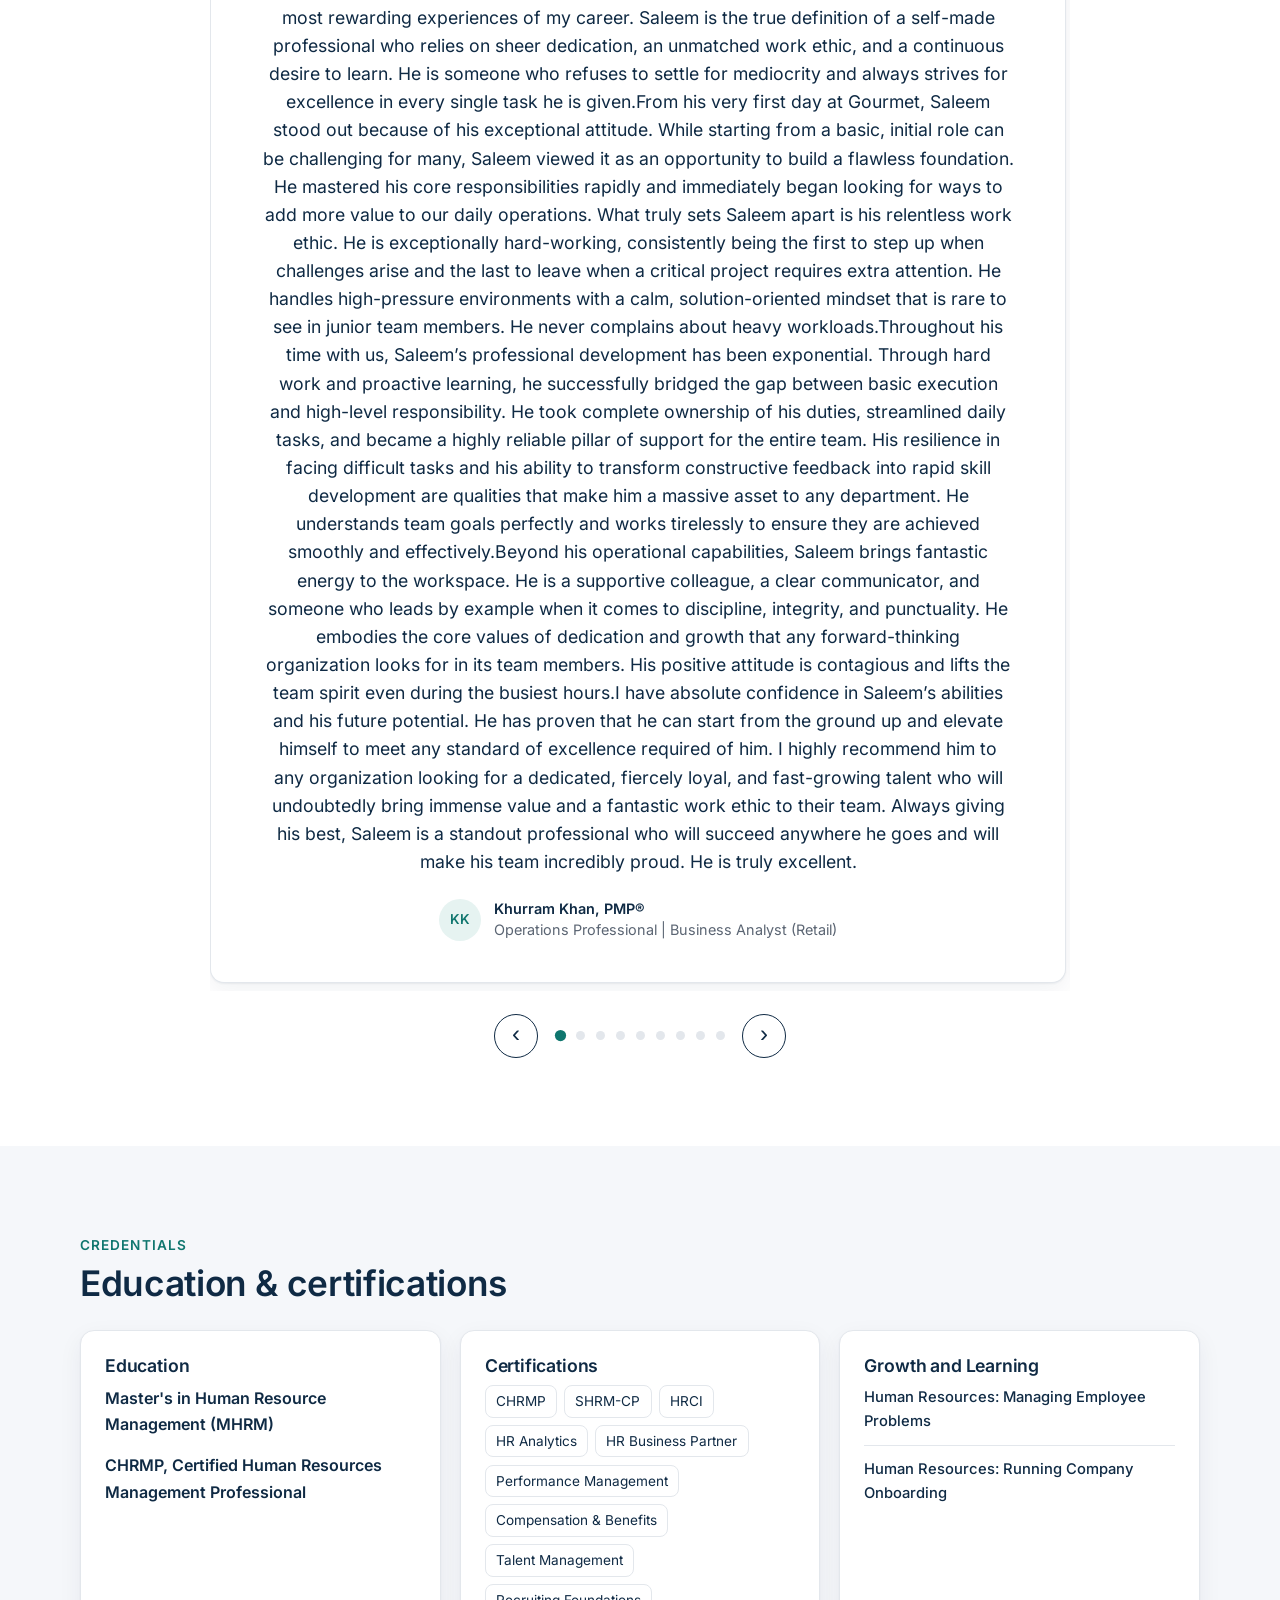
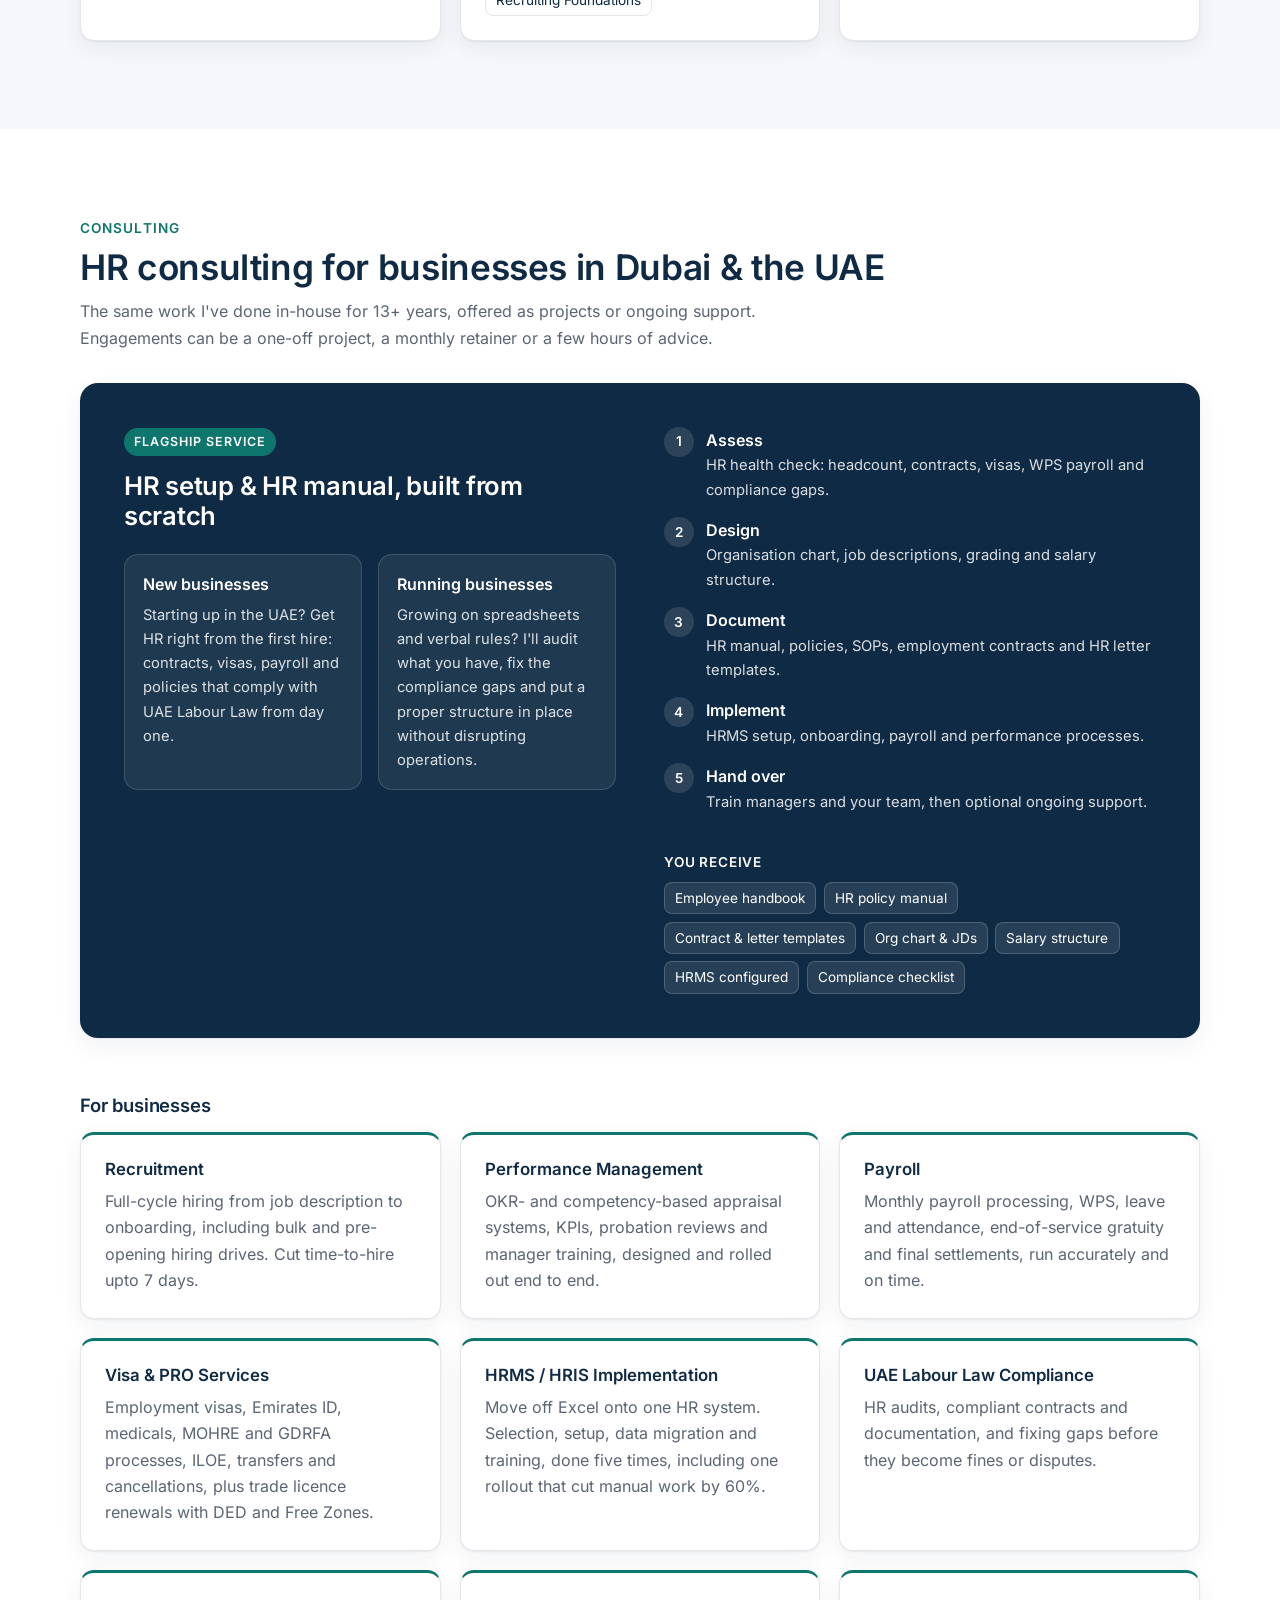
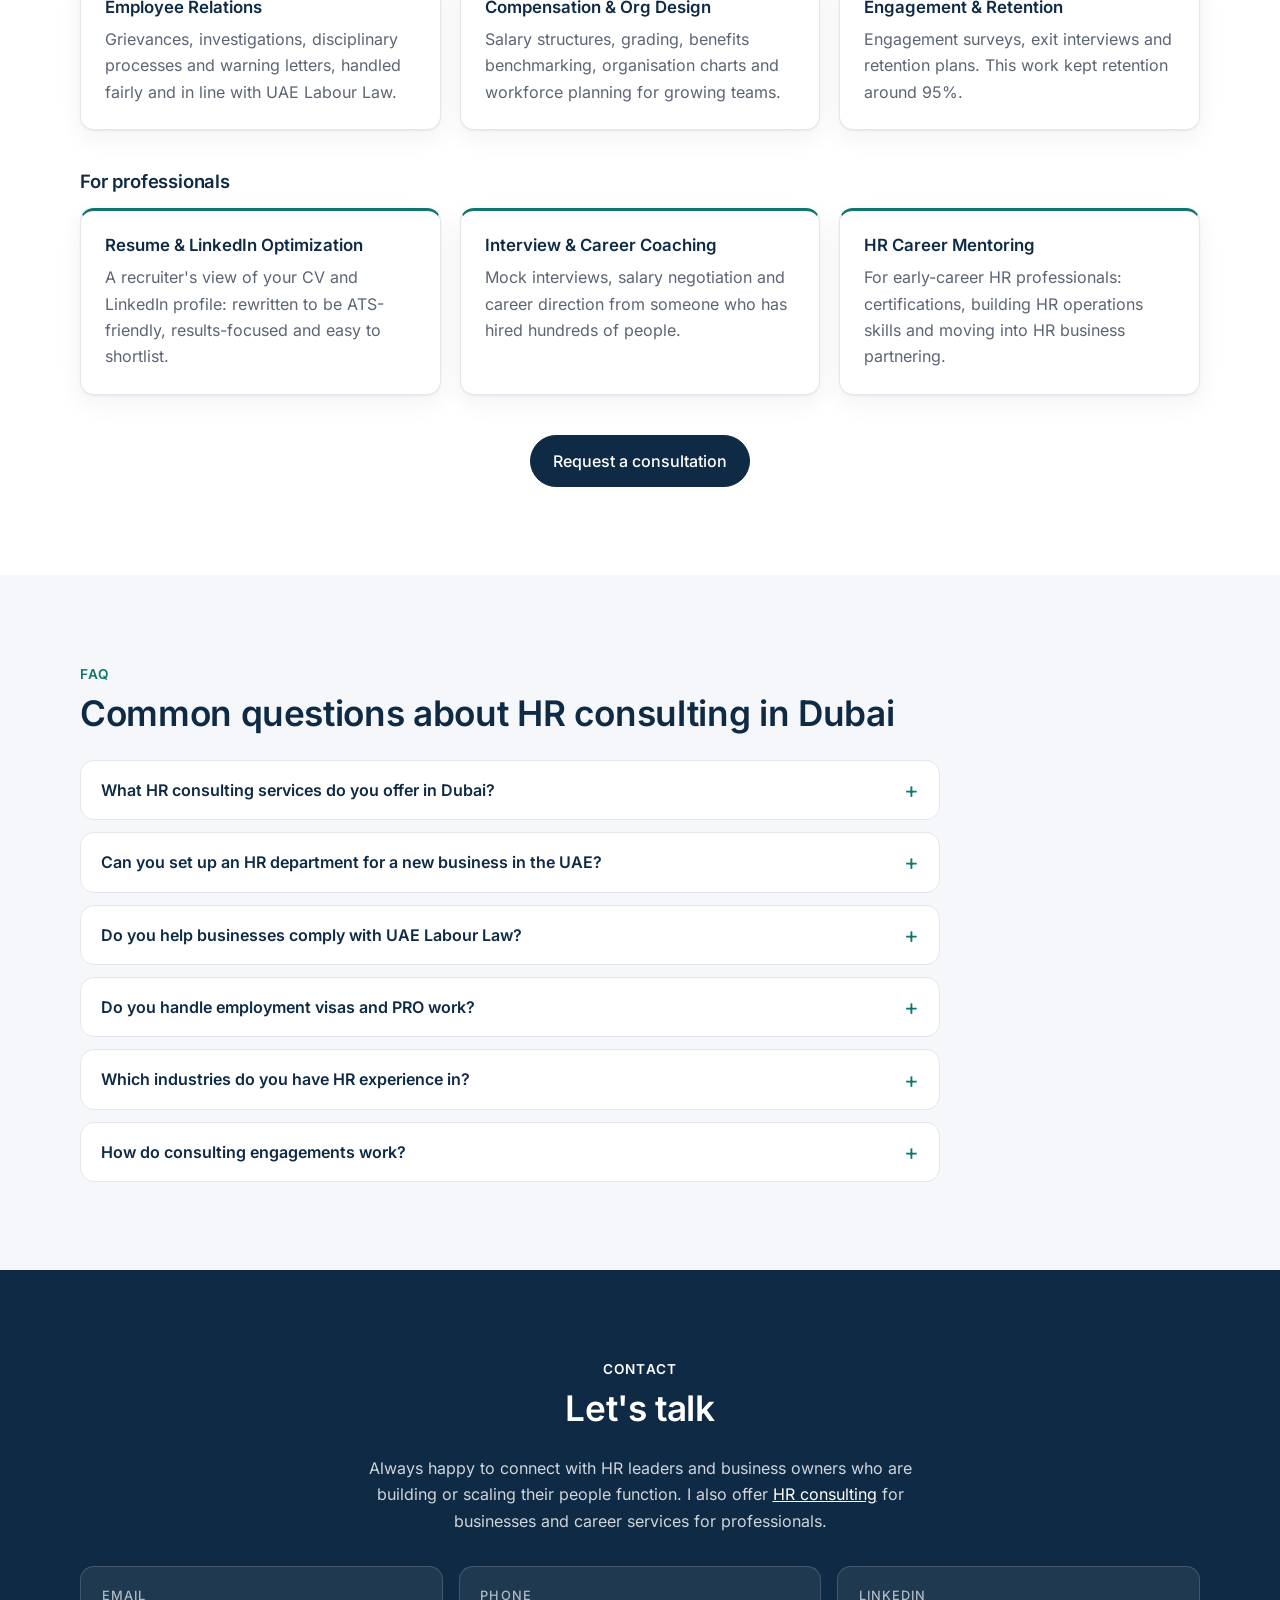
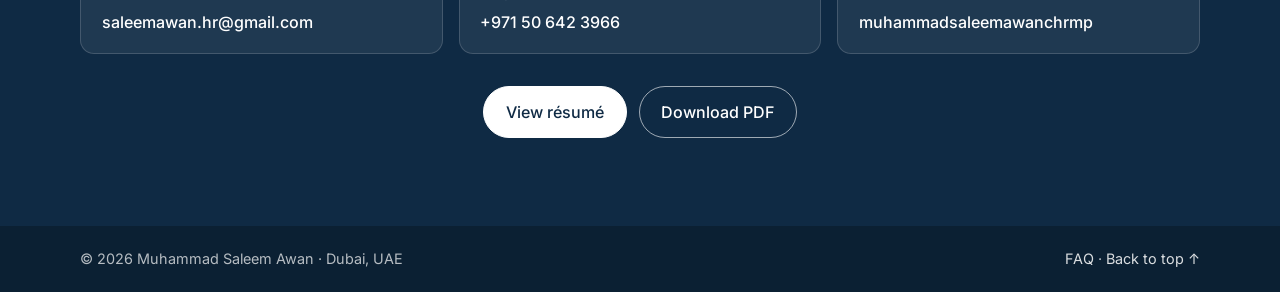
==== commit 8991633e: "Update index.html" ====
--- a/index.html
+++ b/index.html
@@ -656,7 +656,7 @@
         <div class="cards cards-3">
           <article class="card svc">
             <h4>Recruitment</h4>
-            <p>Full-cycle hiring from job description to onboarding, including bulk and pre-opening hiring drives. Cut time-to-hire from 15 to 7 days at Defence Raya.</p>
+            <p>Full-cycle hiring from job description to onboarding, including bulk and pre-opening hiring drives. Cut time-to-hire upto 7 days.</p>
           </article>
           <article class="card svc">
             <h4>Performance Management</h4>
@@ -688,7 +688,7 @@
           </article>
           <article class="card svc">
             <h4>Engagement &amp; Retention</h4>
-            <p>Engagement surveys, exit interviews and retention plans. This work kept retention around 95% at Defence Raya.</p>
+            <p>Engagement surveys, exit interviews and retention plans. This work kept retention around 95%.</p>
           </article>
         </div>
 
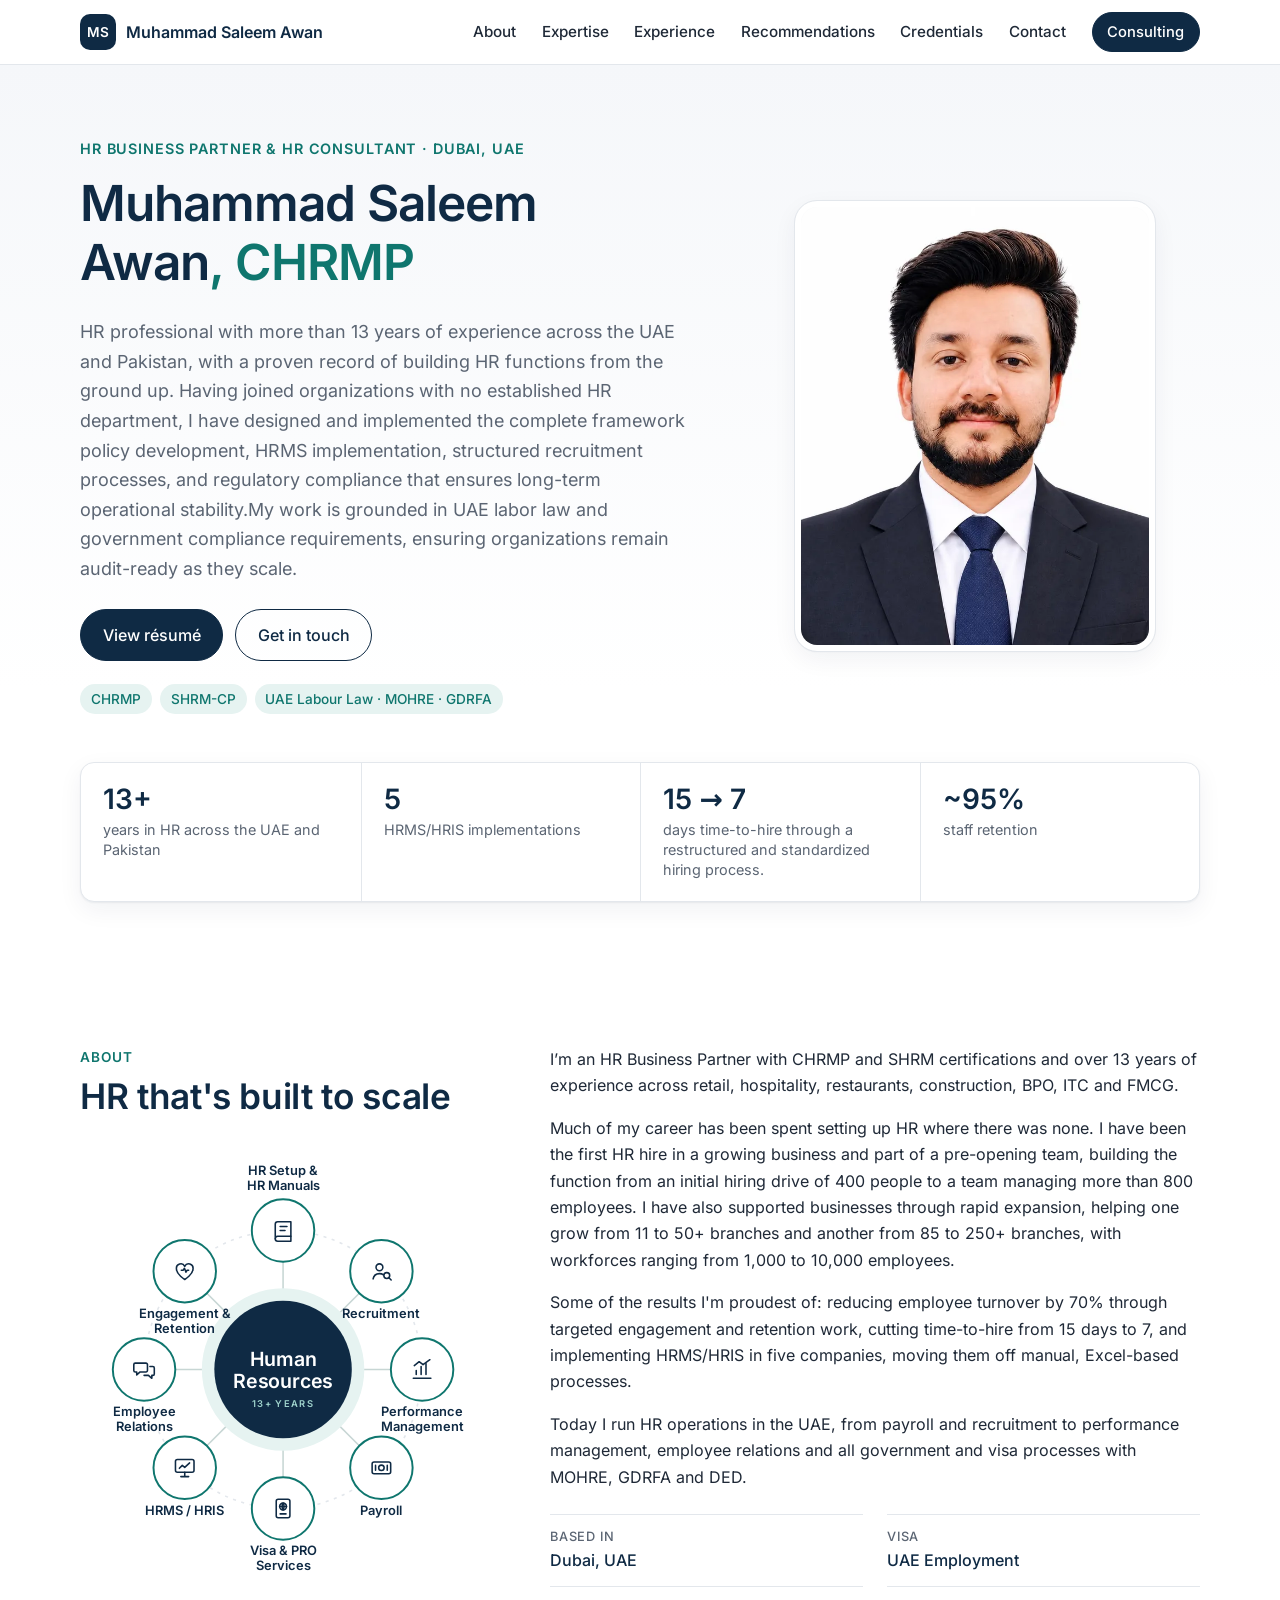
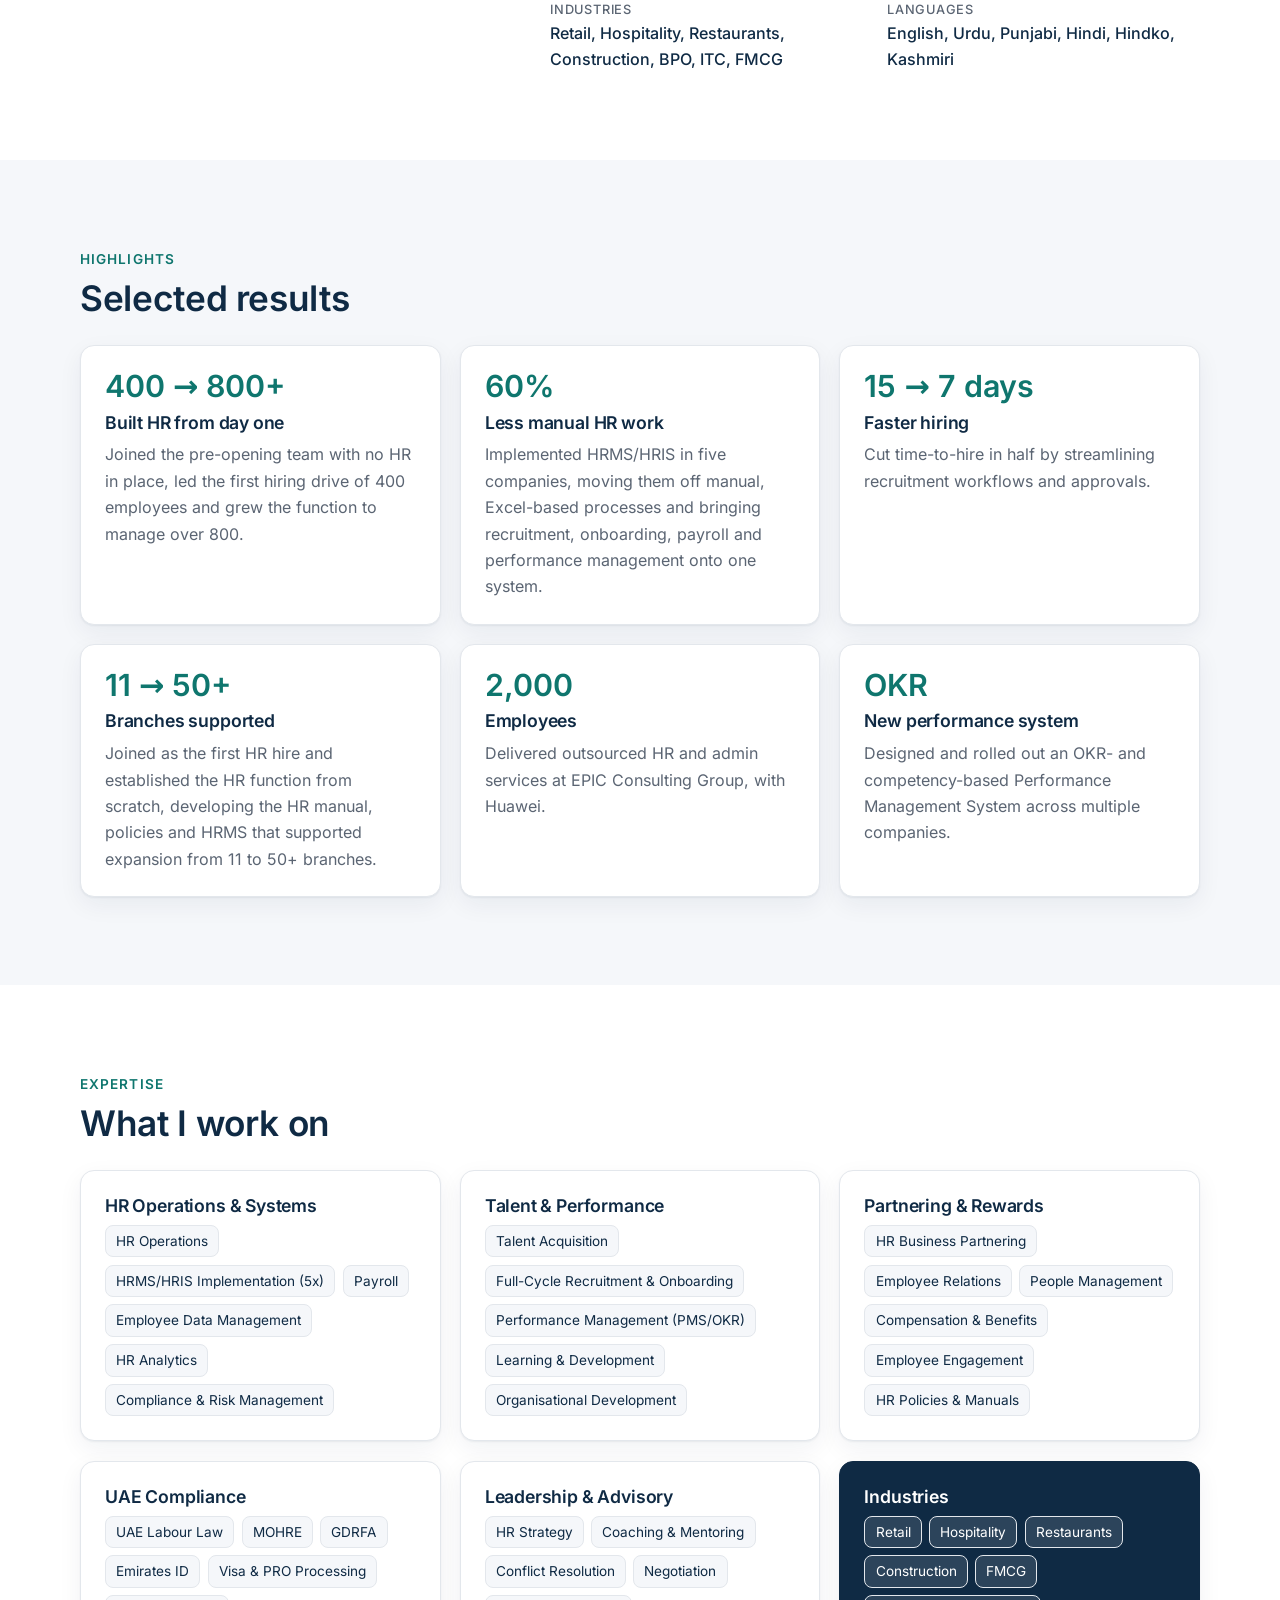
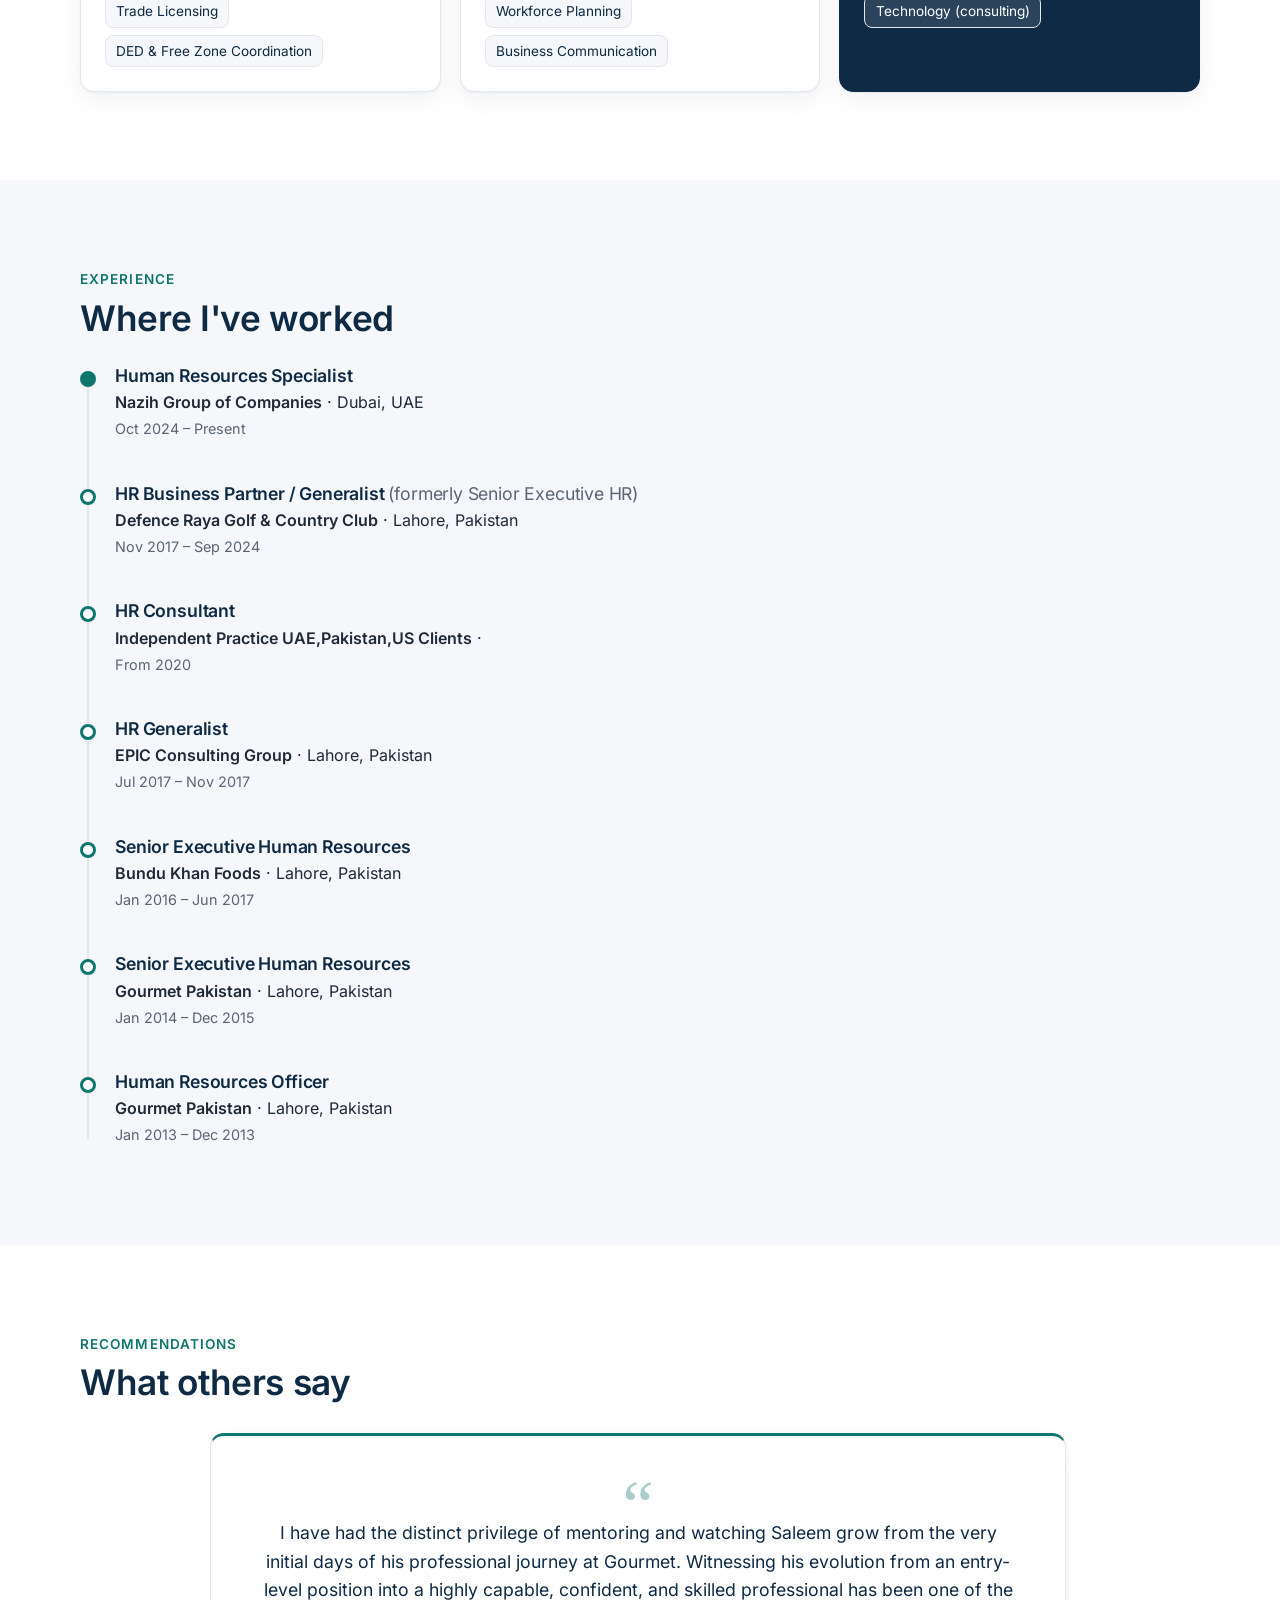
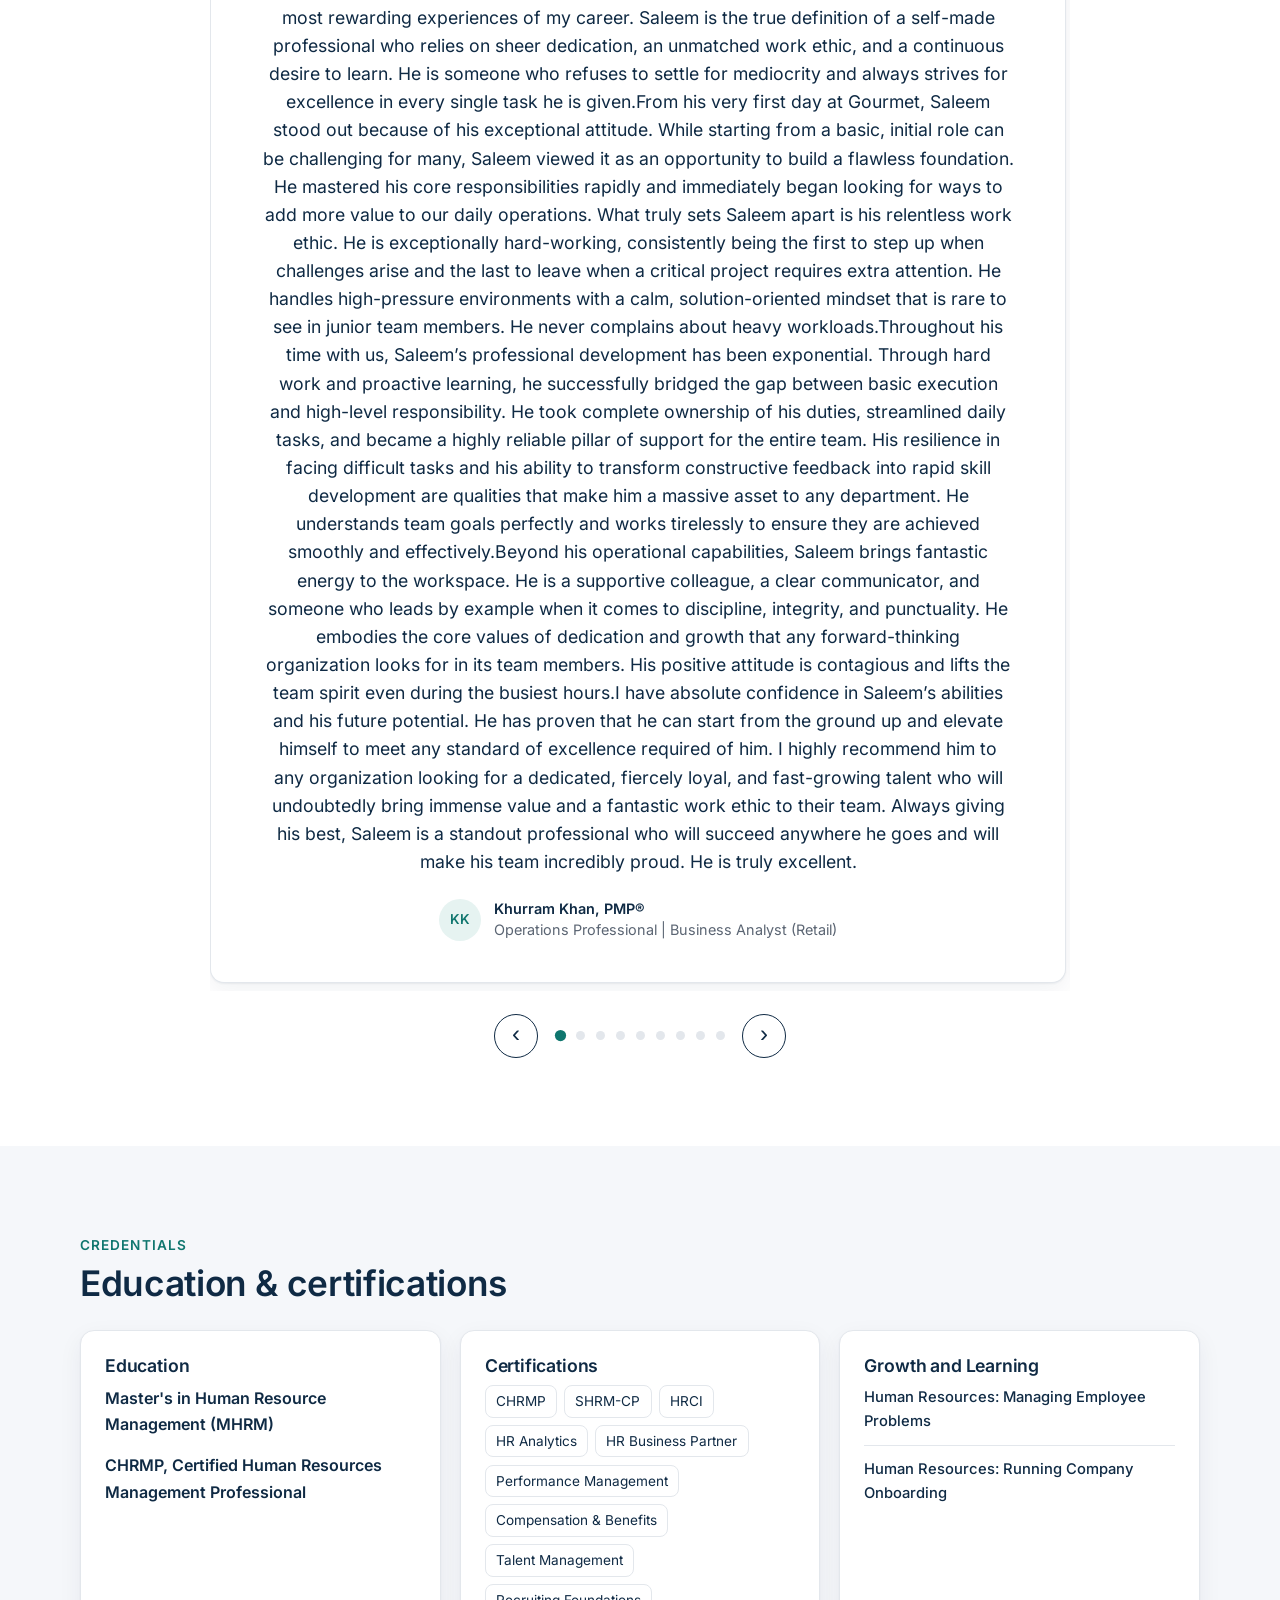
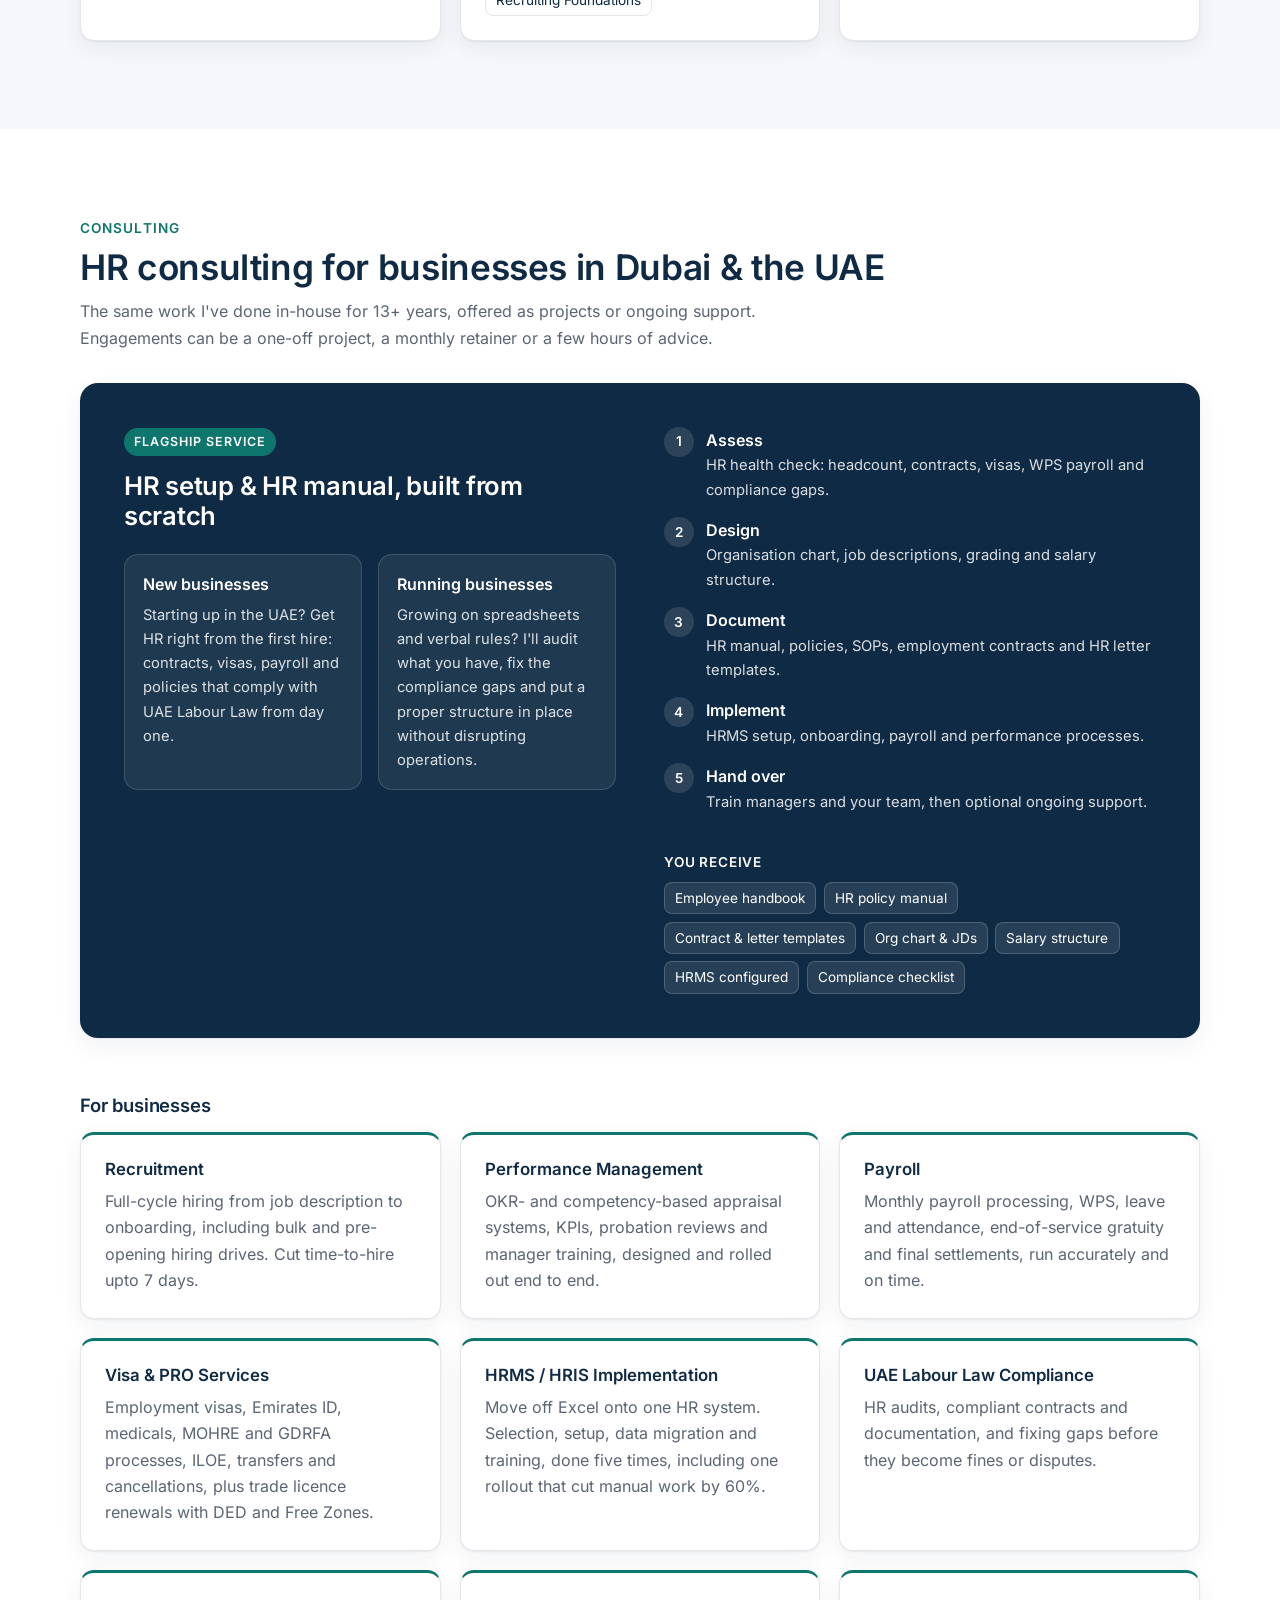
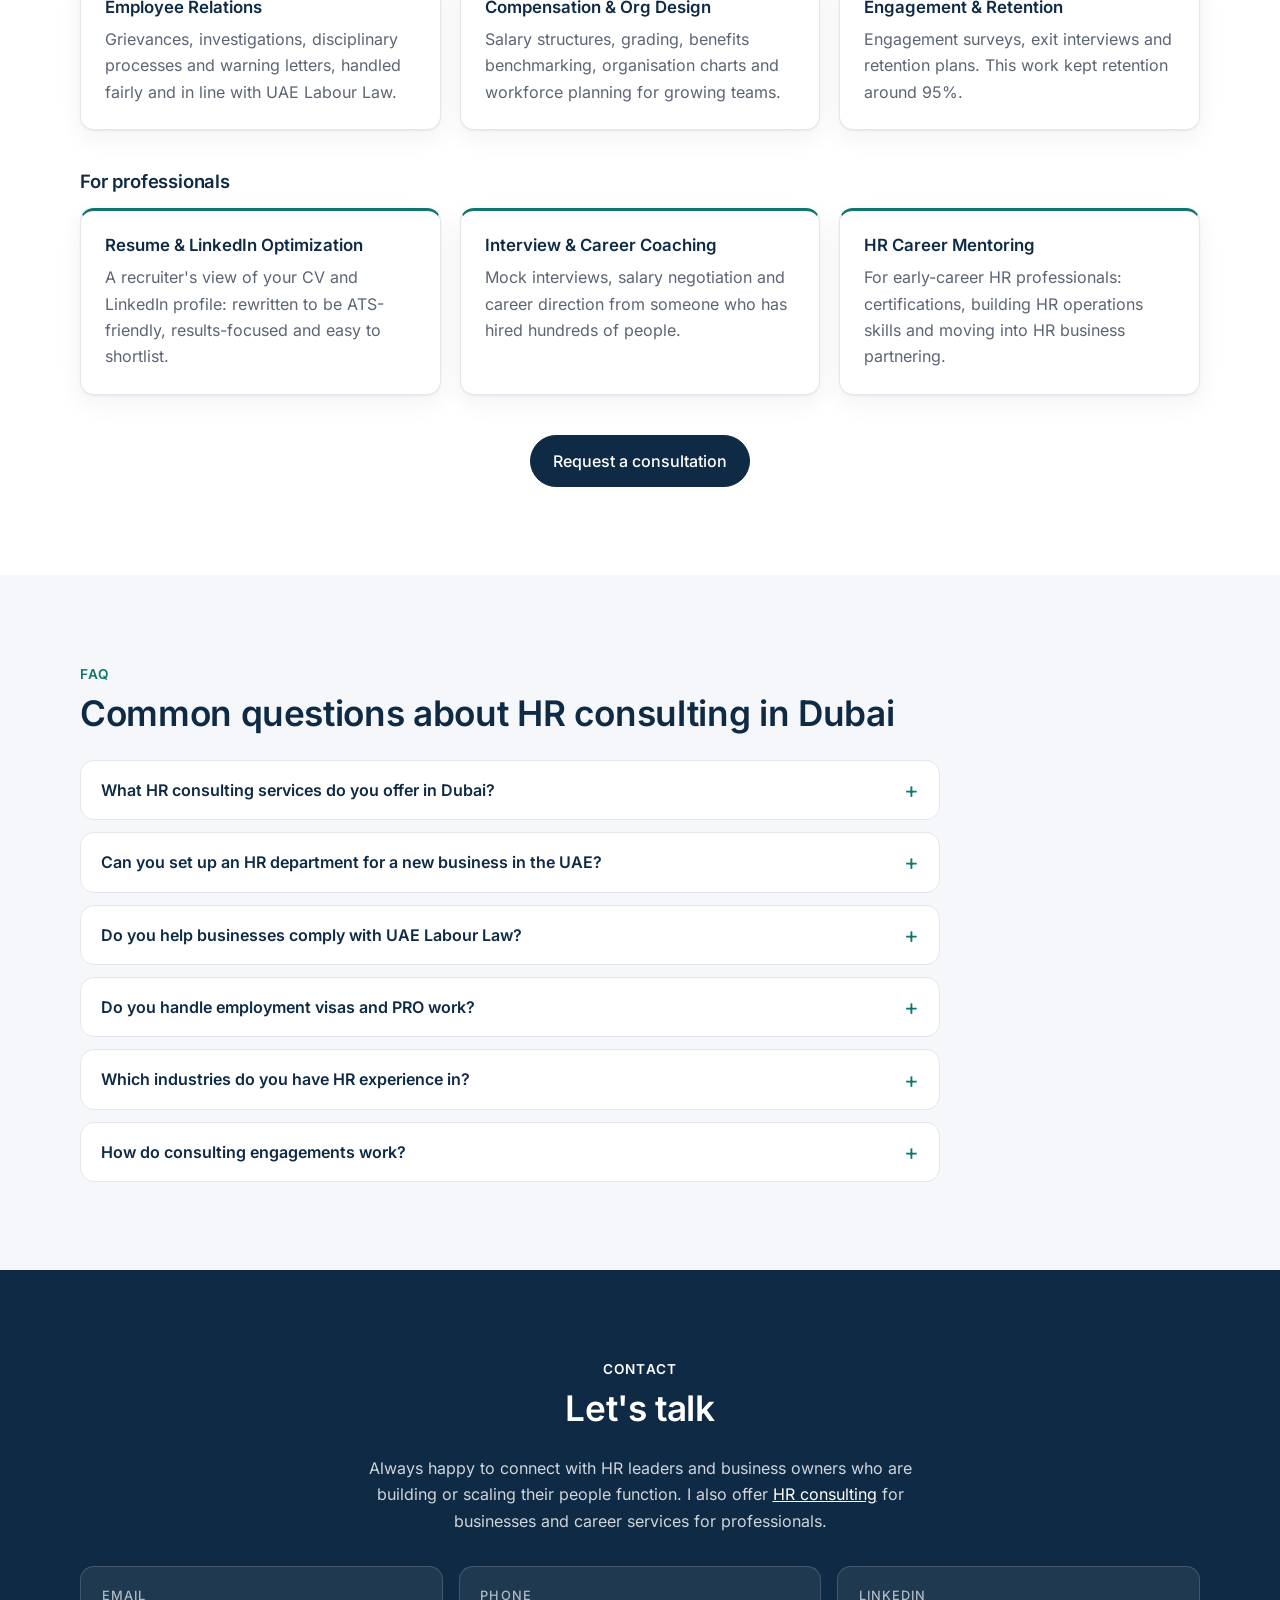
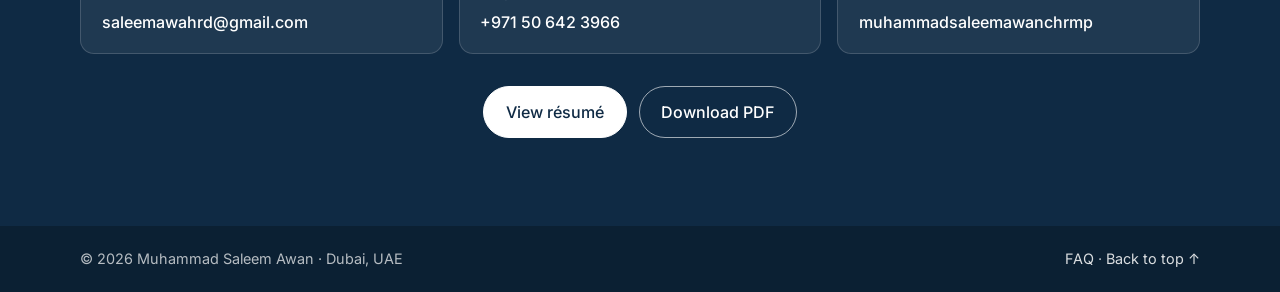
==== commit 90f49270: "Update index.html" ====
--- a/index.html
+++ b/index.html
@@ -759,7 +759,7 @@
         <p class="contact-sub">Always happy to connect with HR leaders and business owners who are building or scaling their people function. I also offer <a href="#consulting">HR consulting</a> for businesses and career services for professionals.</p>
         <div class="contact-grid">
           <a class="contact-item" href="mailto:saleemawan.hr@gmail.com">
-            <span>Email</span>saleemawan.hr@gmail.com
+            <span>Email</span>saleemawahrd@gmail.com
           </a>
           <a class="contact-item" href="tel:+971506423966">
             <span>Phone</span>+971 50 642 3966
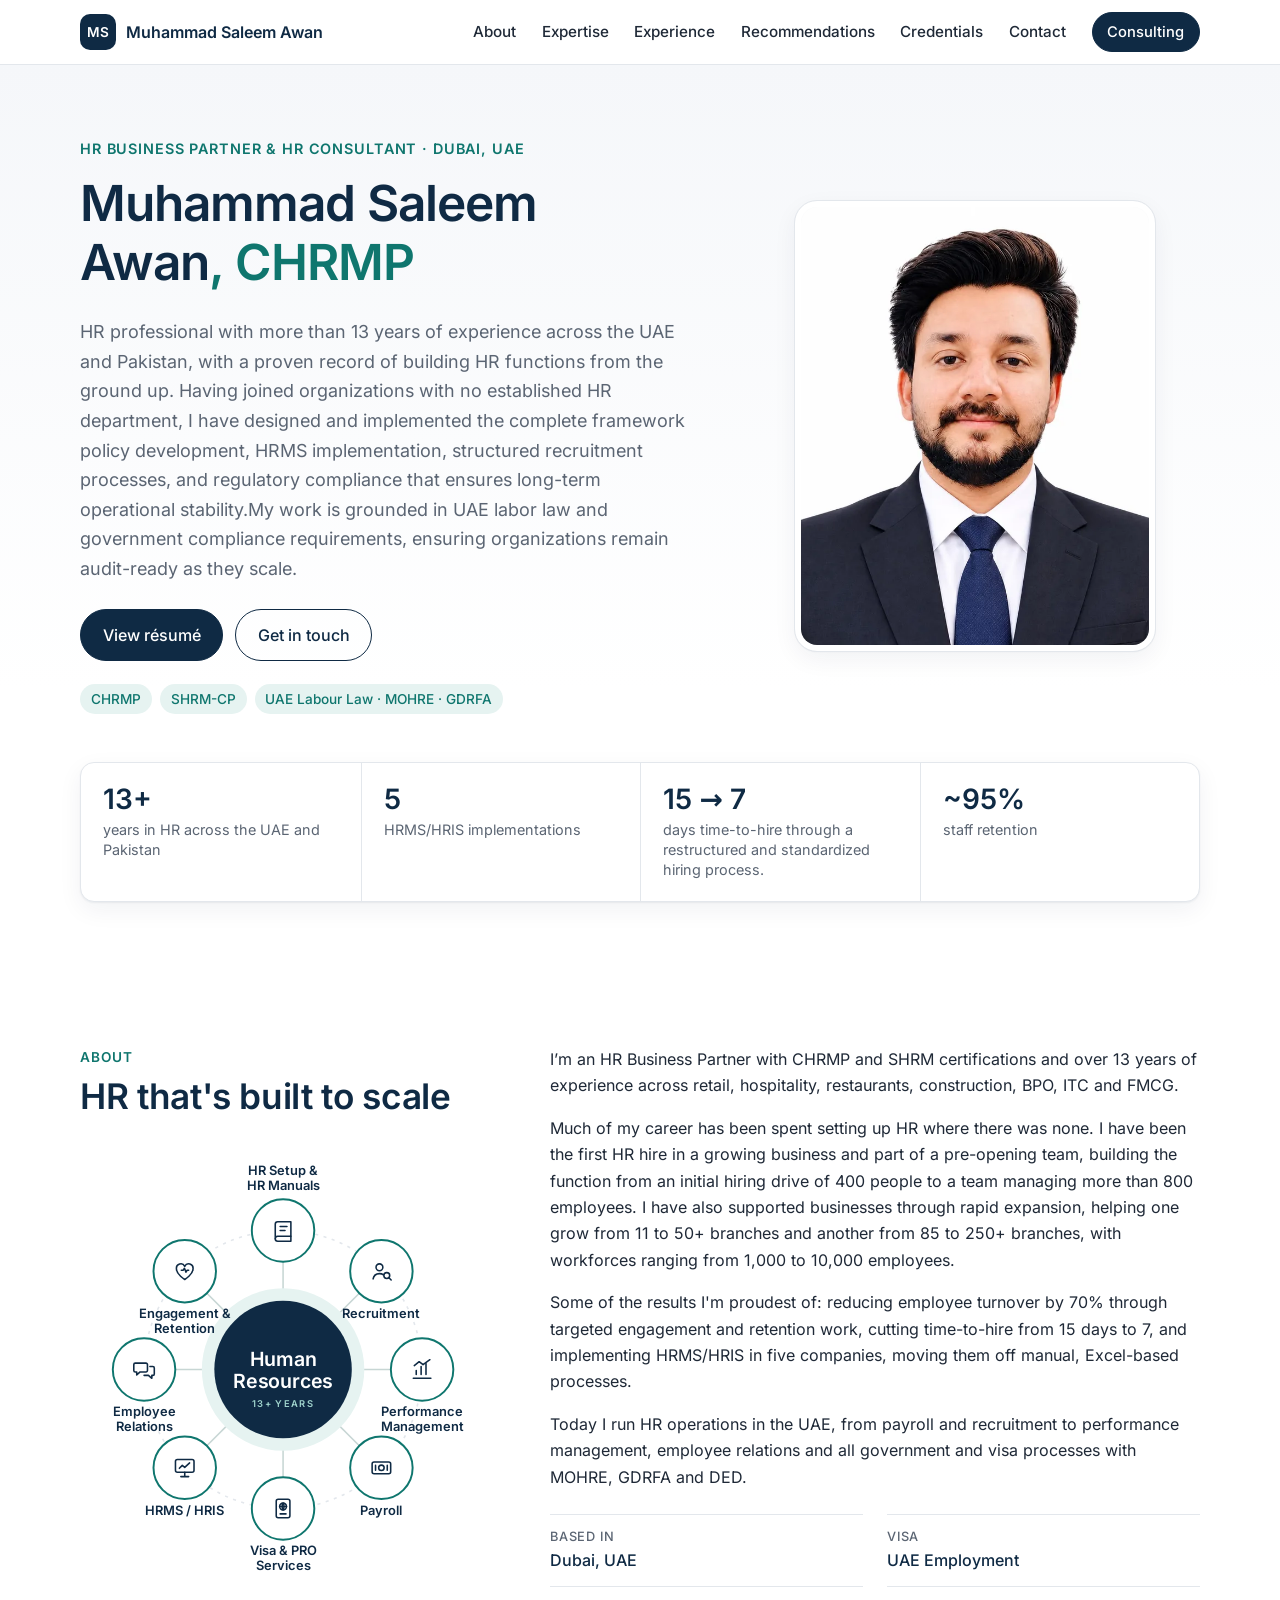
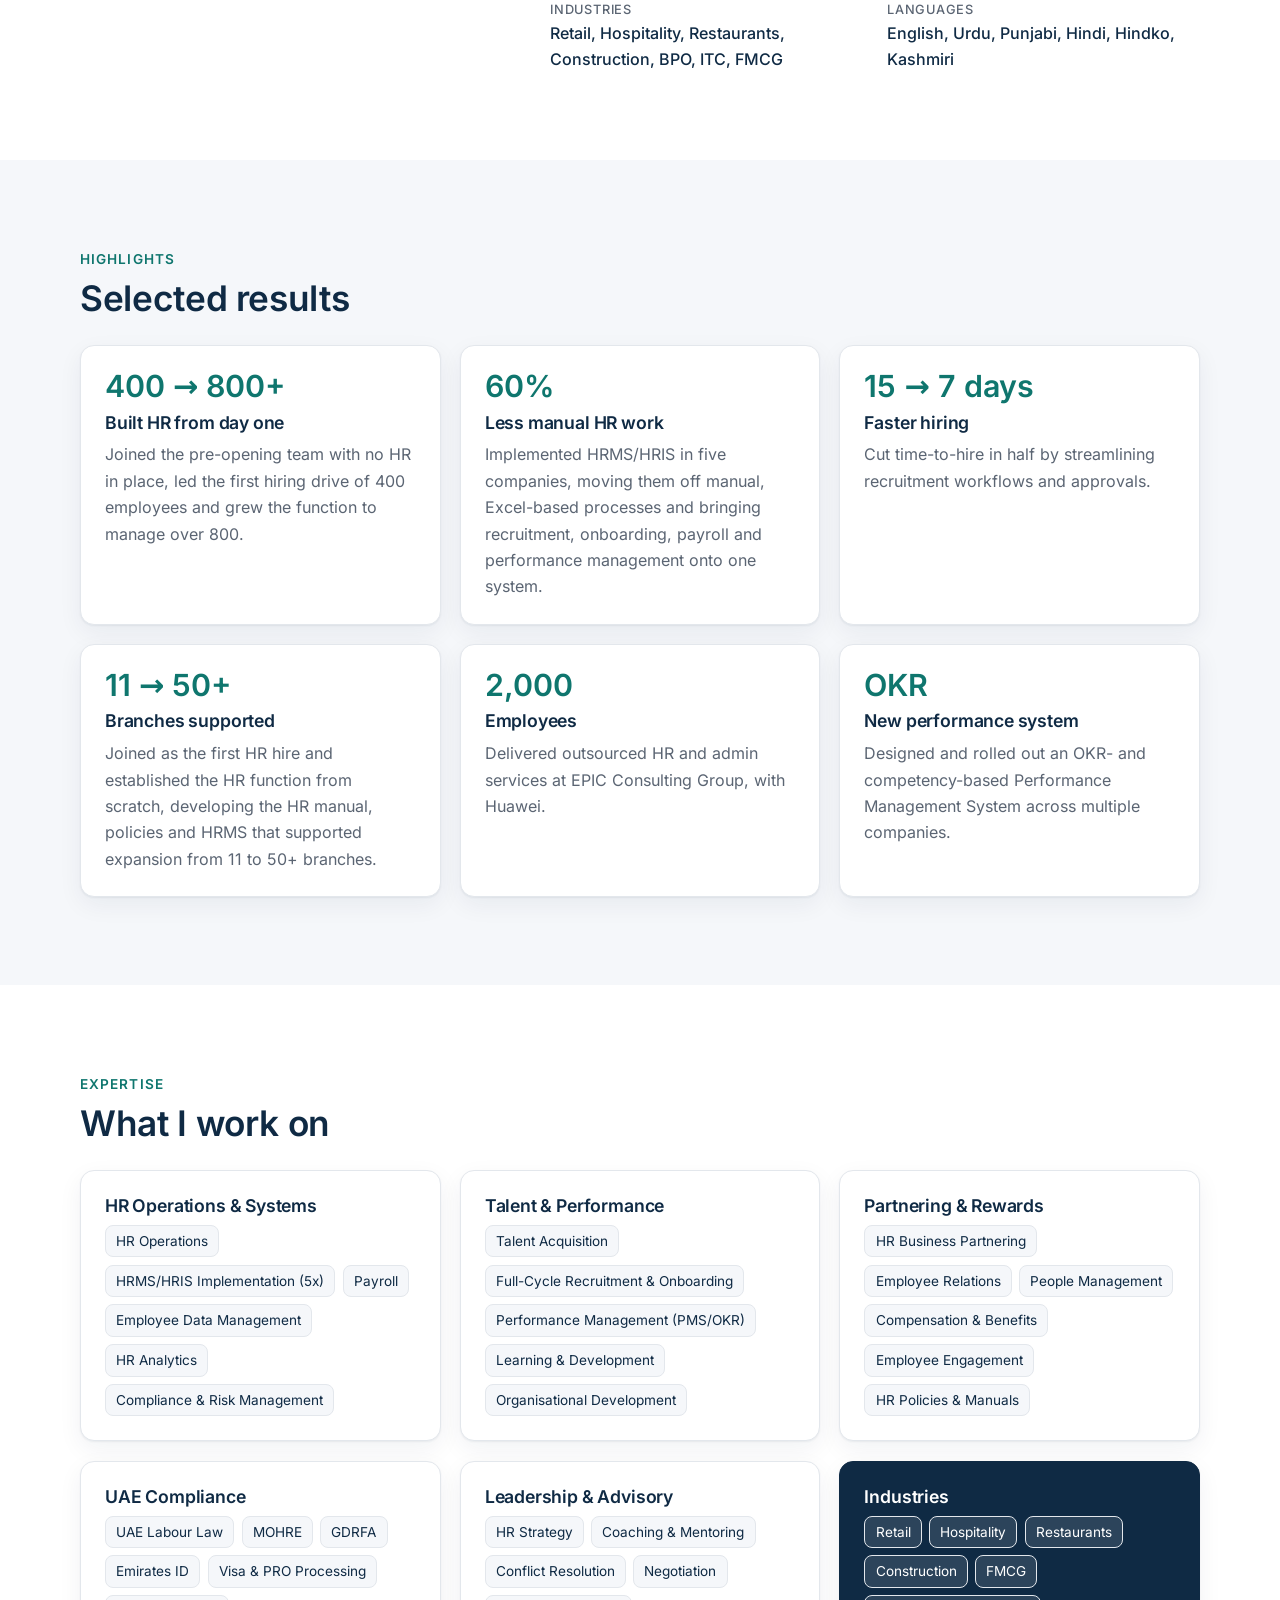
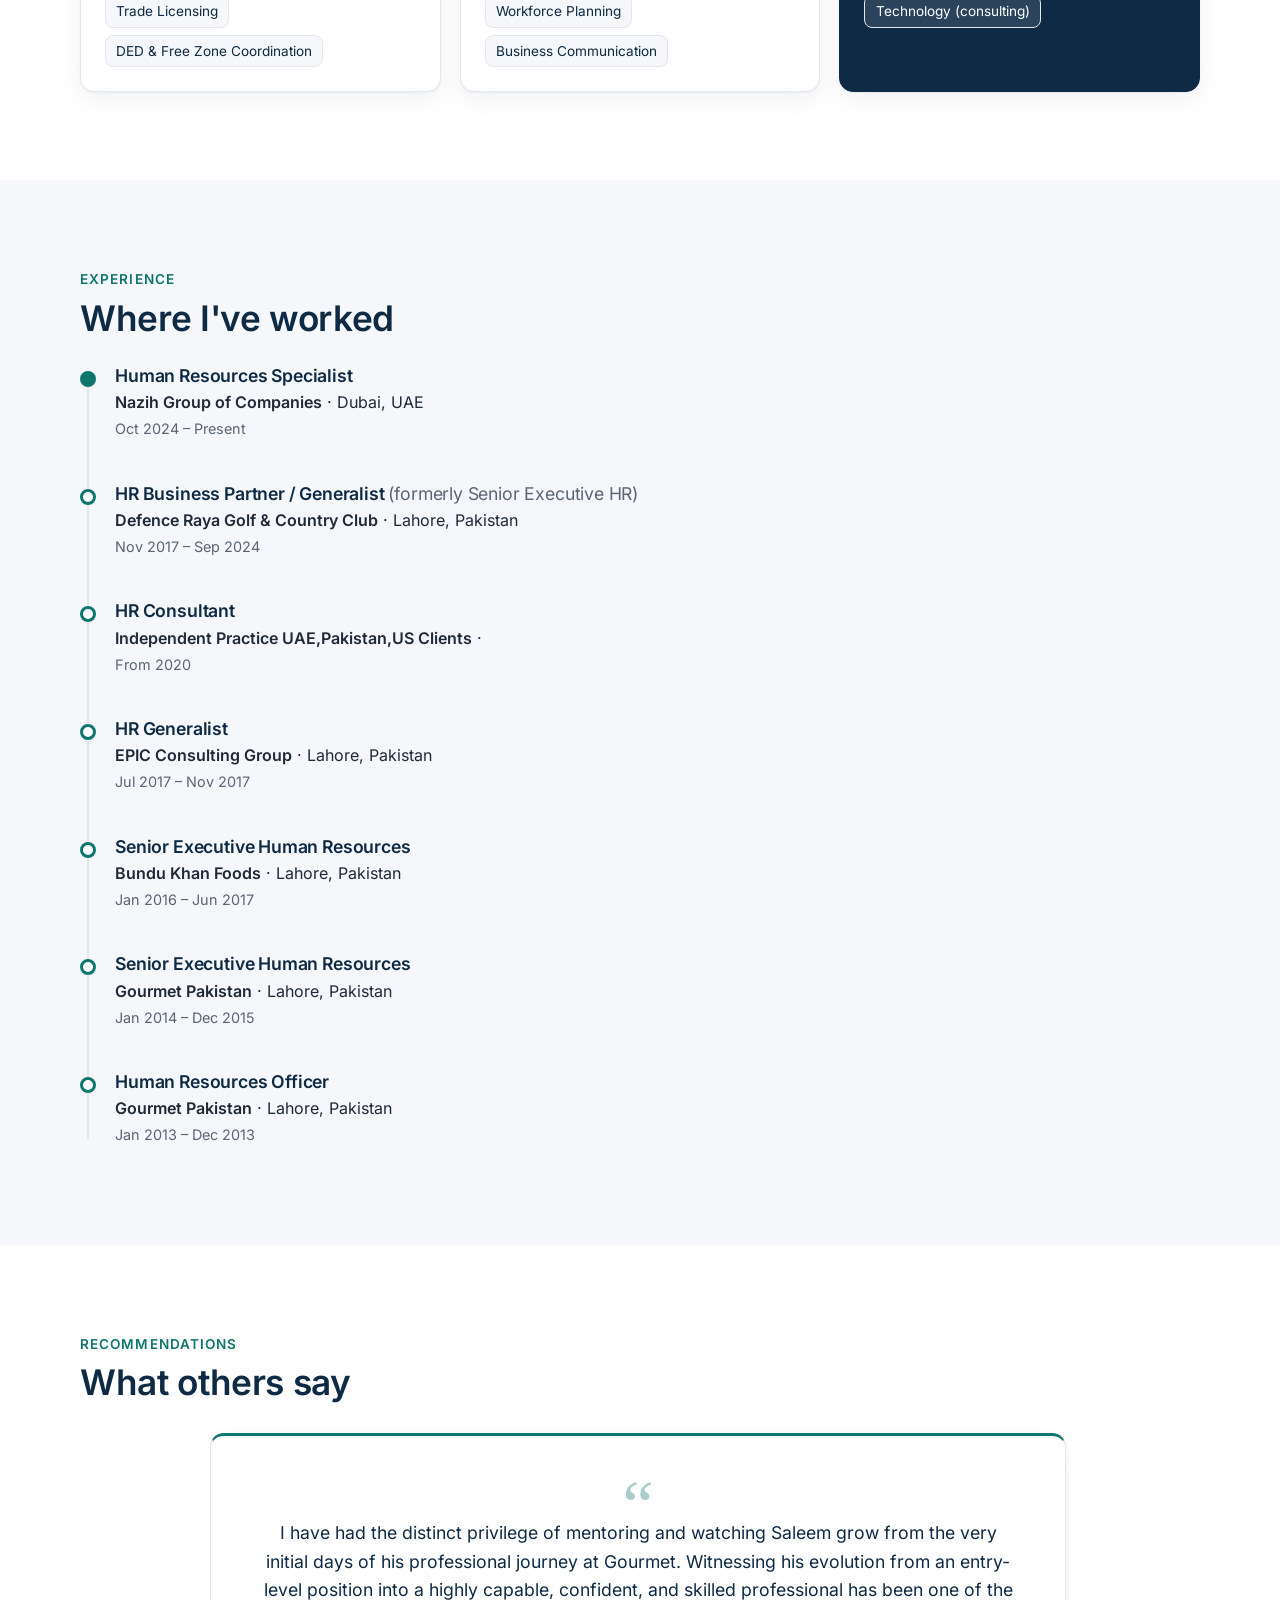
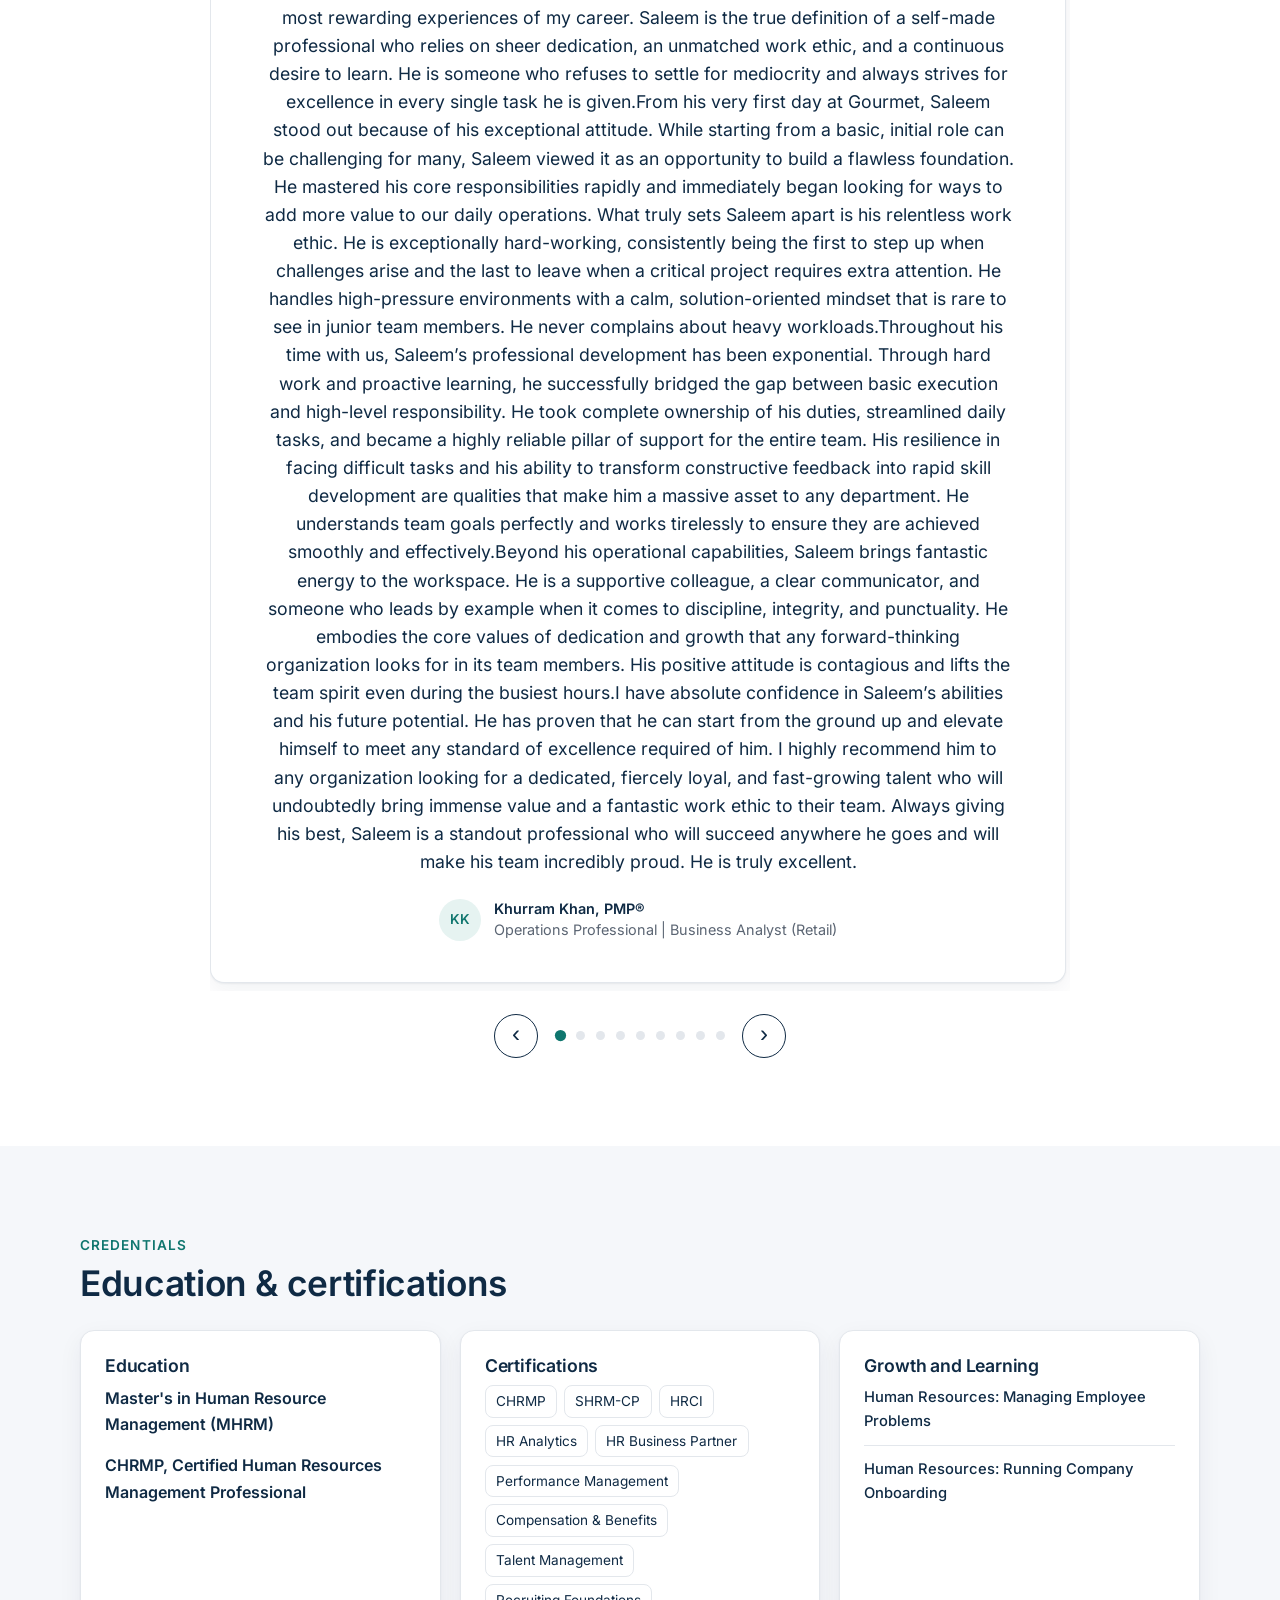
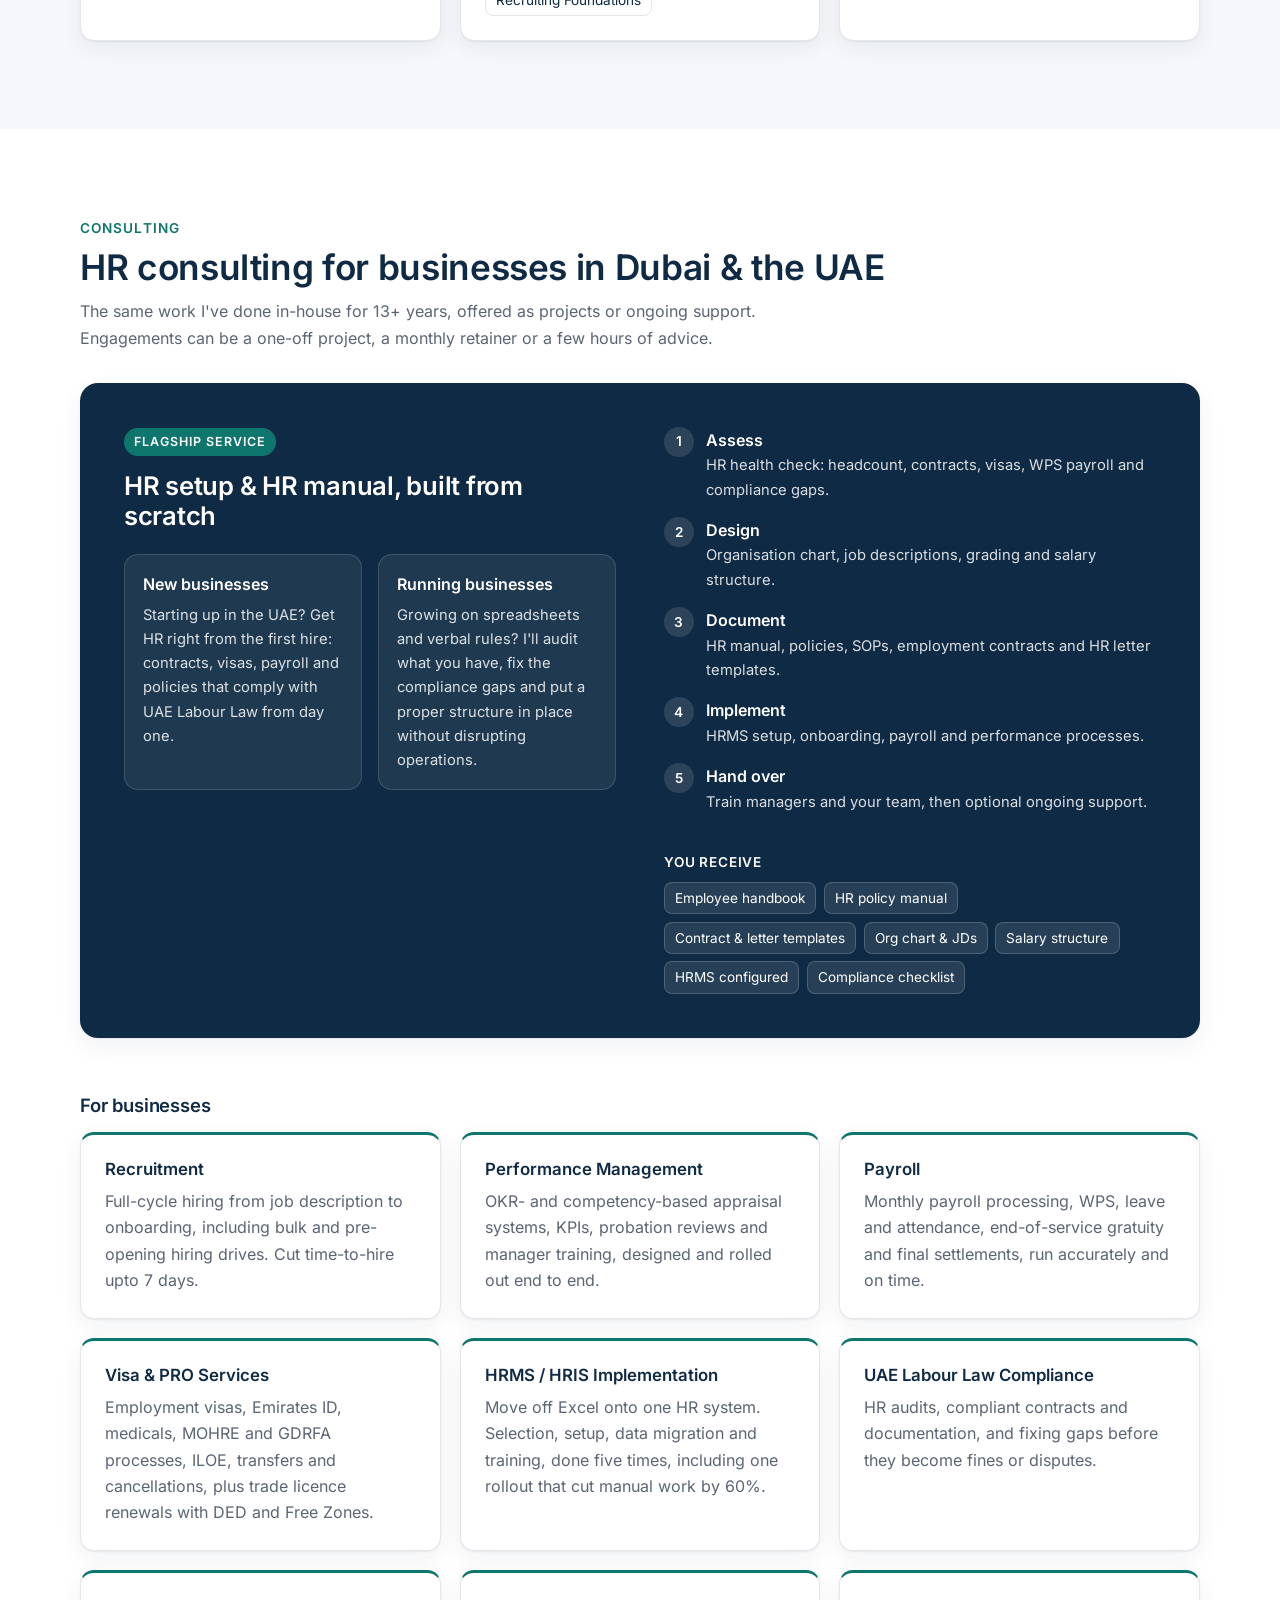
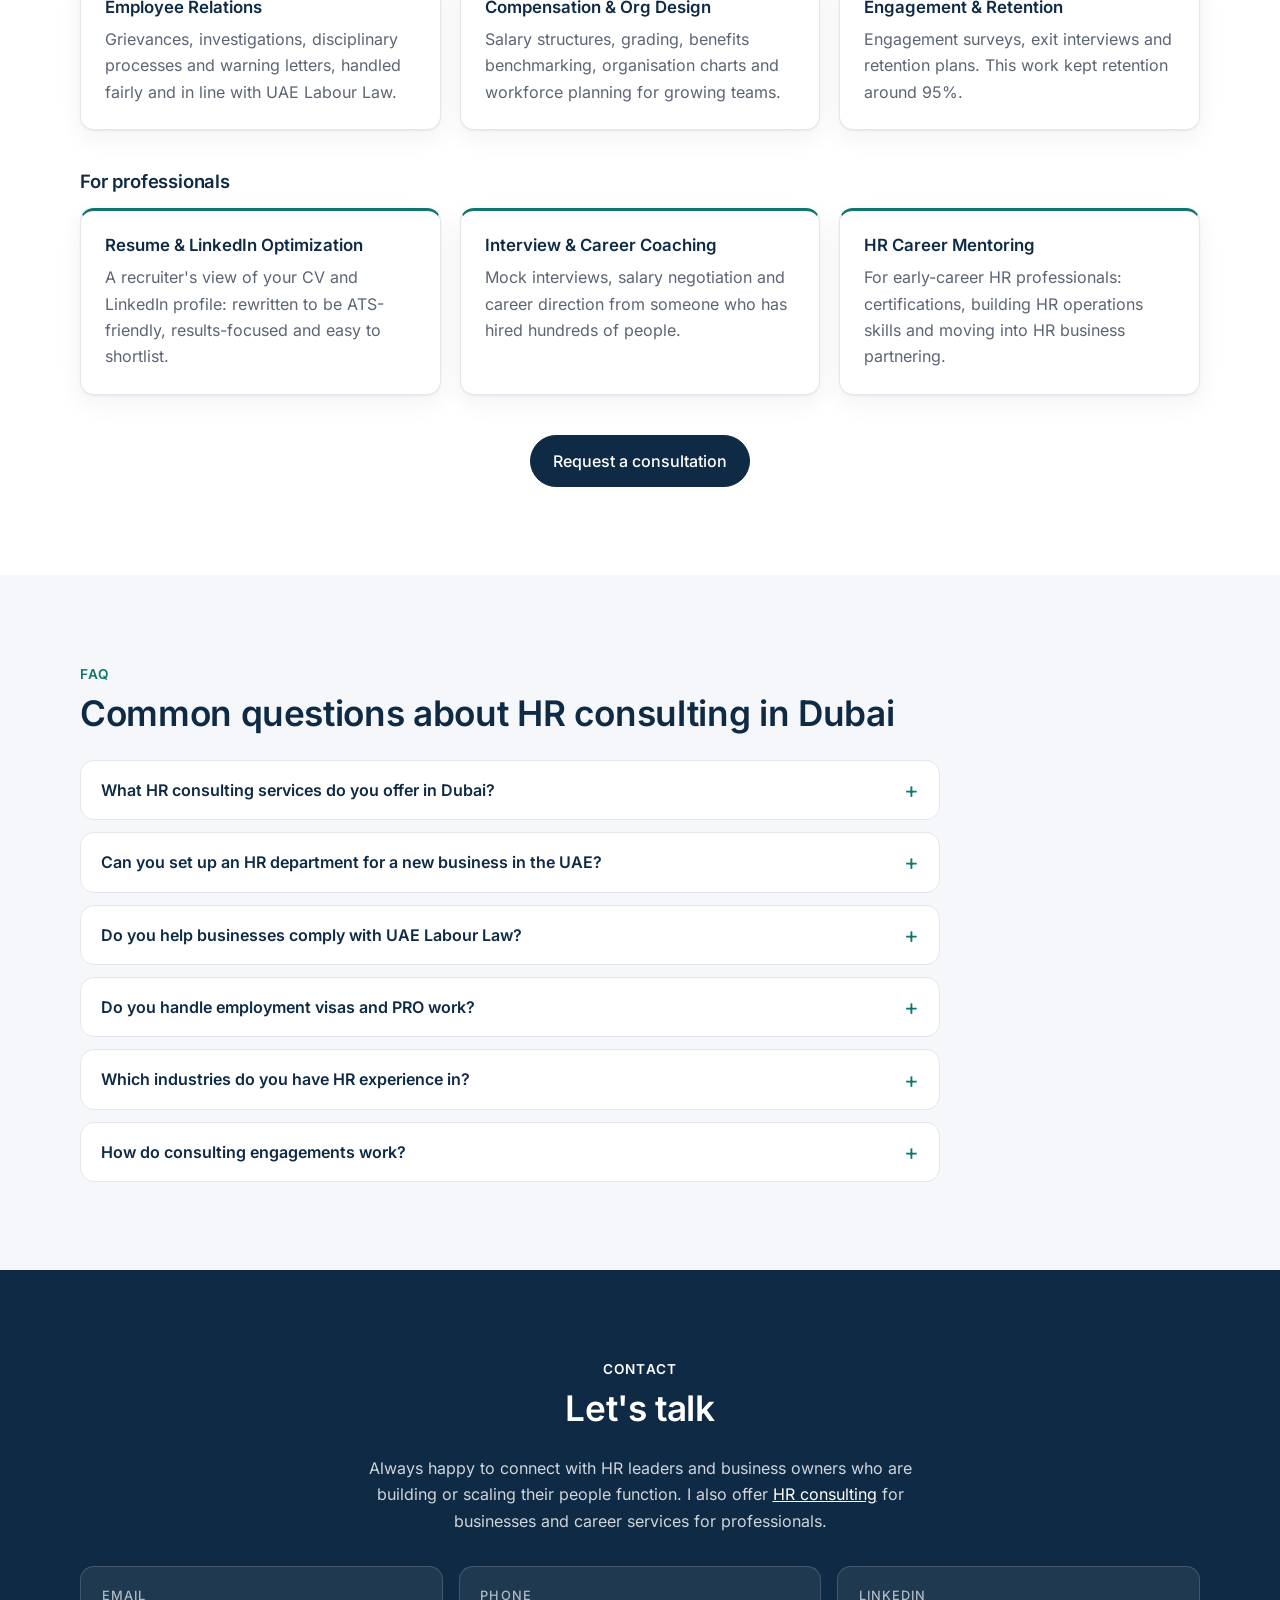
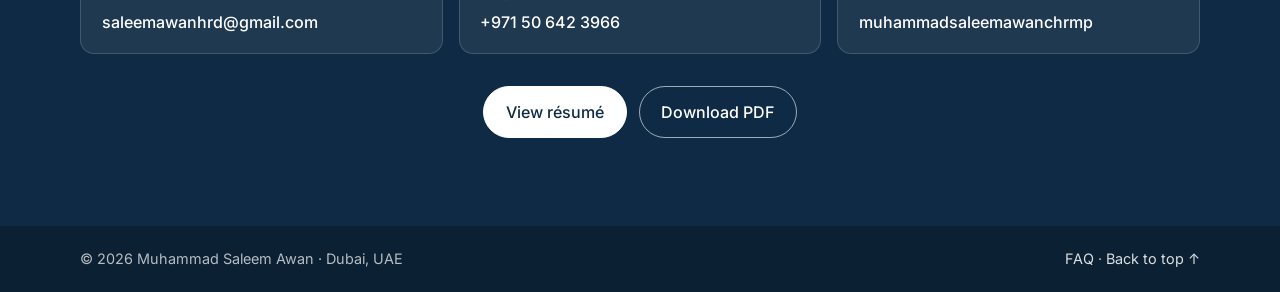
==== commit 68c68ef4: "Update index.html" ====
--- a/index.html
+++ b/index.html
@@ -759,7 +759,7 @@
         <p class="contact-sub">Always happy to connect with HR leaders and business owners who are building or scaling their people function. I also offer <a href="#consulting">HR consulting</a> for businesses and career services for professionals.</p>
         <div class="contact-grid">
           <a class="contact-item" href="mailto:saleemawan.hr@gmail.com">
-            <span>Email</span>saleemawahrd@gmail.com
+            <span>Email</span>saleemawanhrd@gmail.com
           </a>
           <a class="contact-item" href="tel:+971506423966">
             <span>Phone</span>+971 50 642 3966
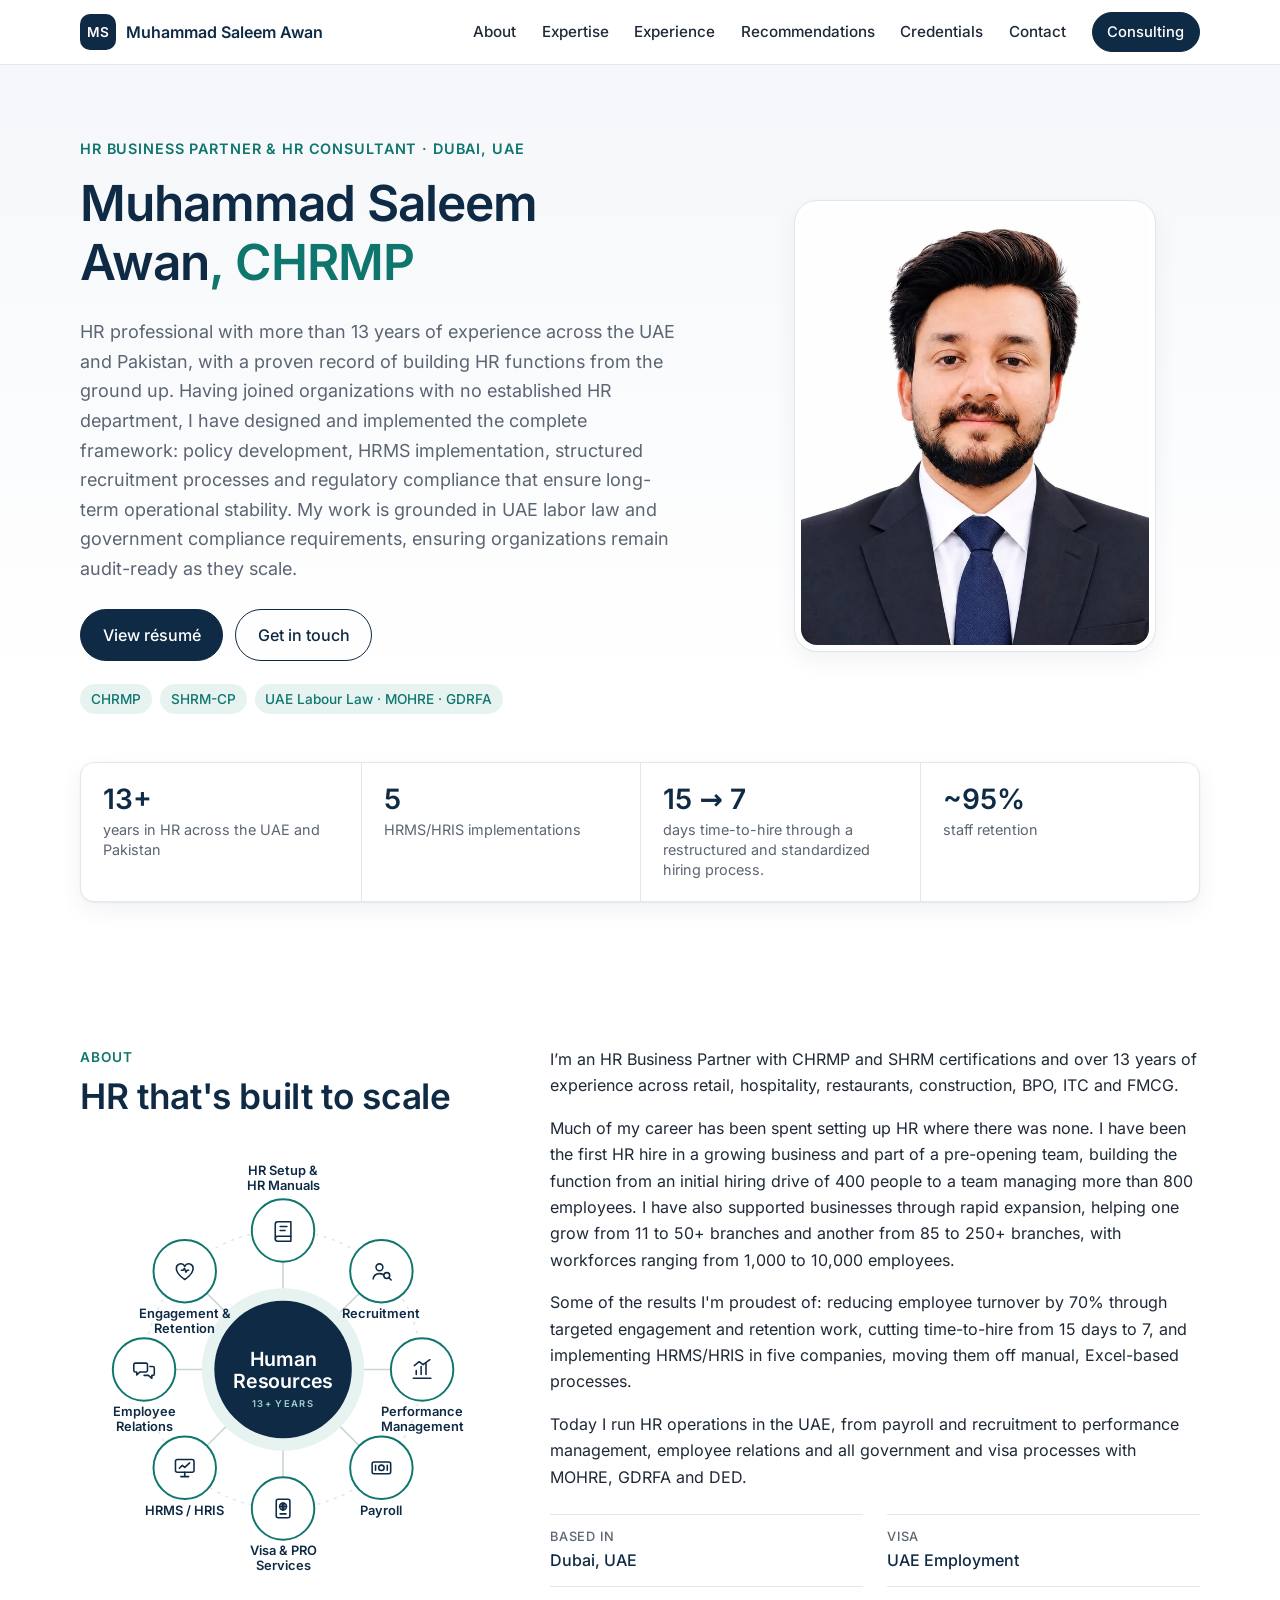
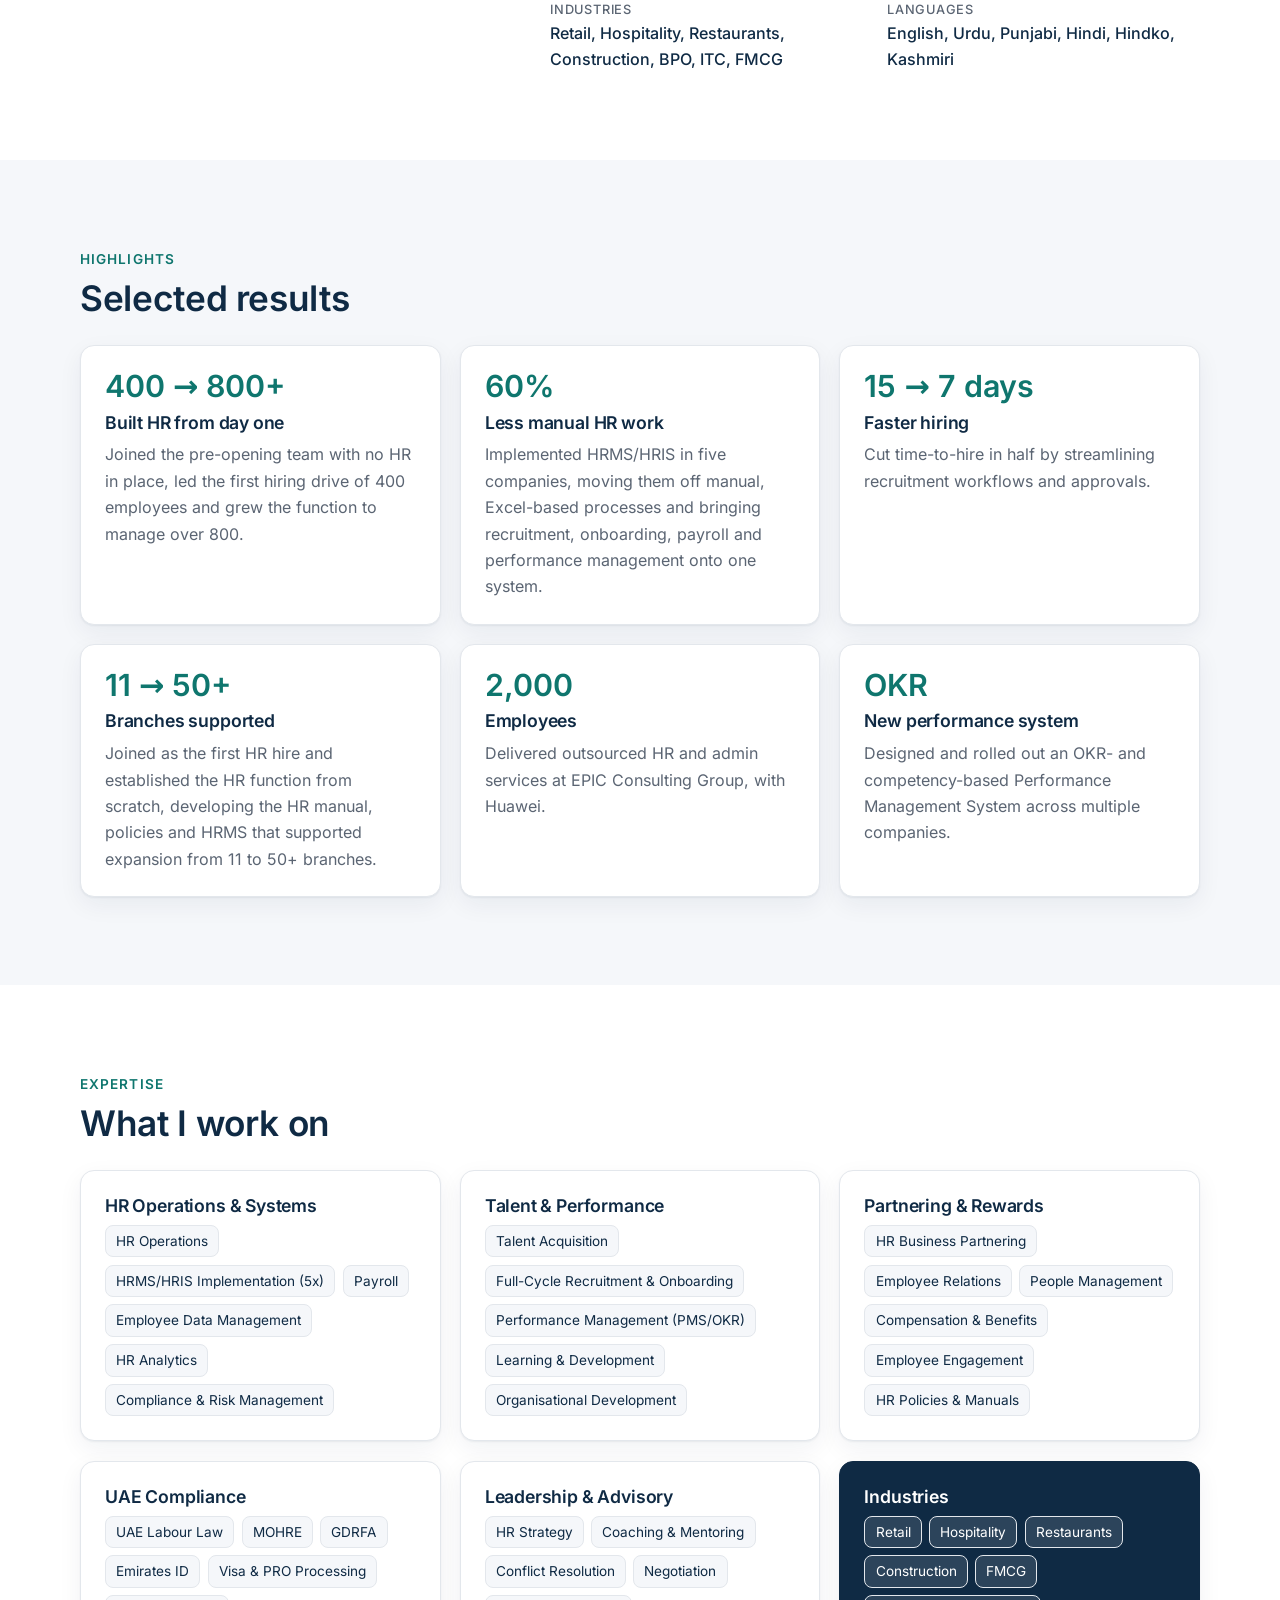
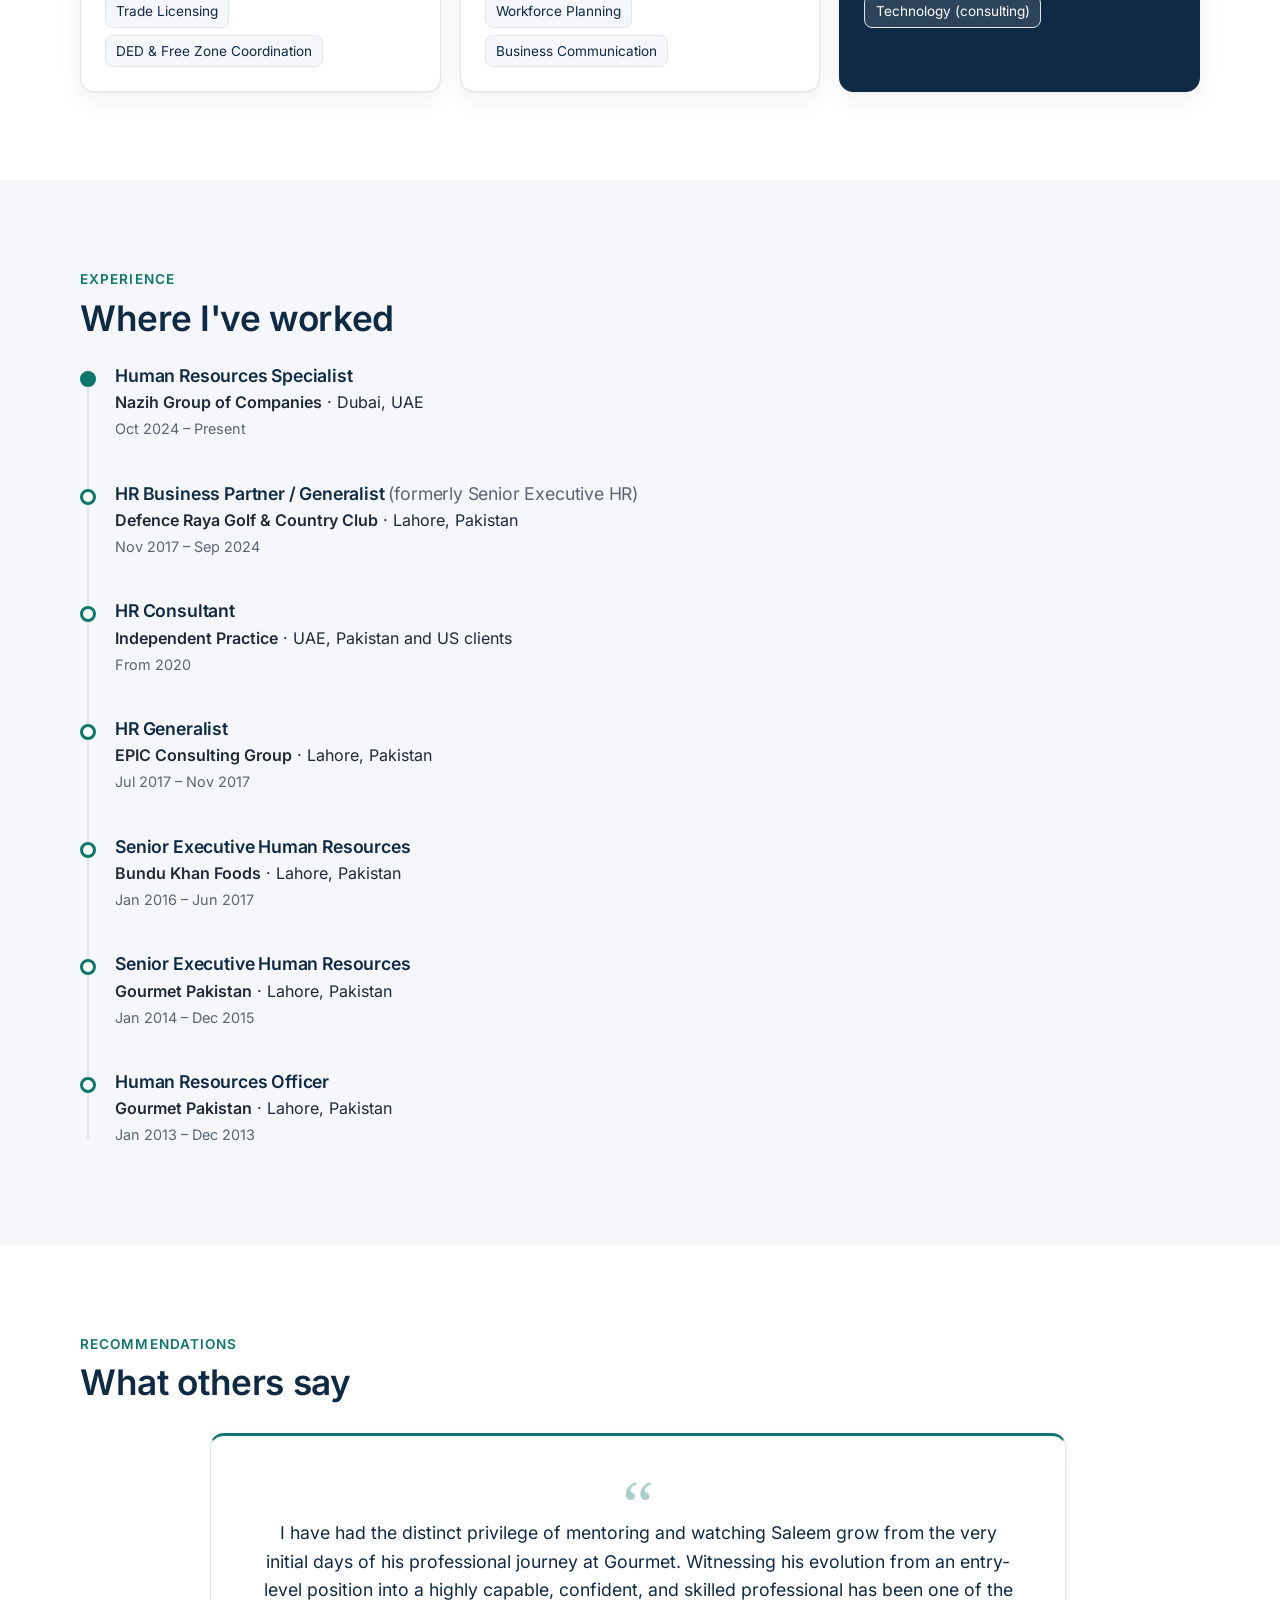
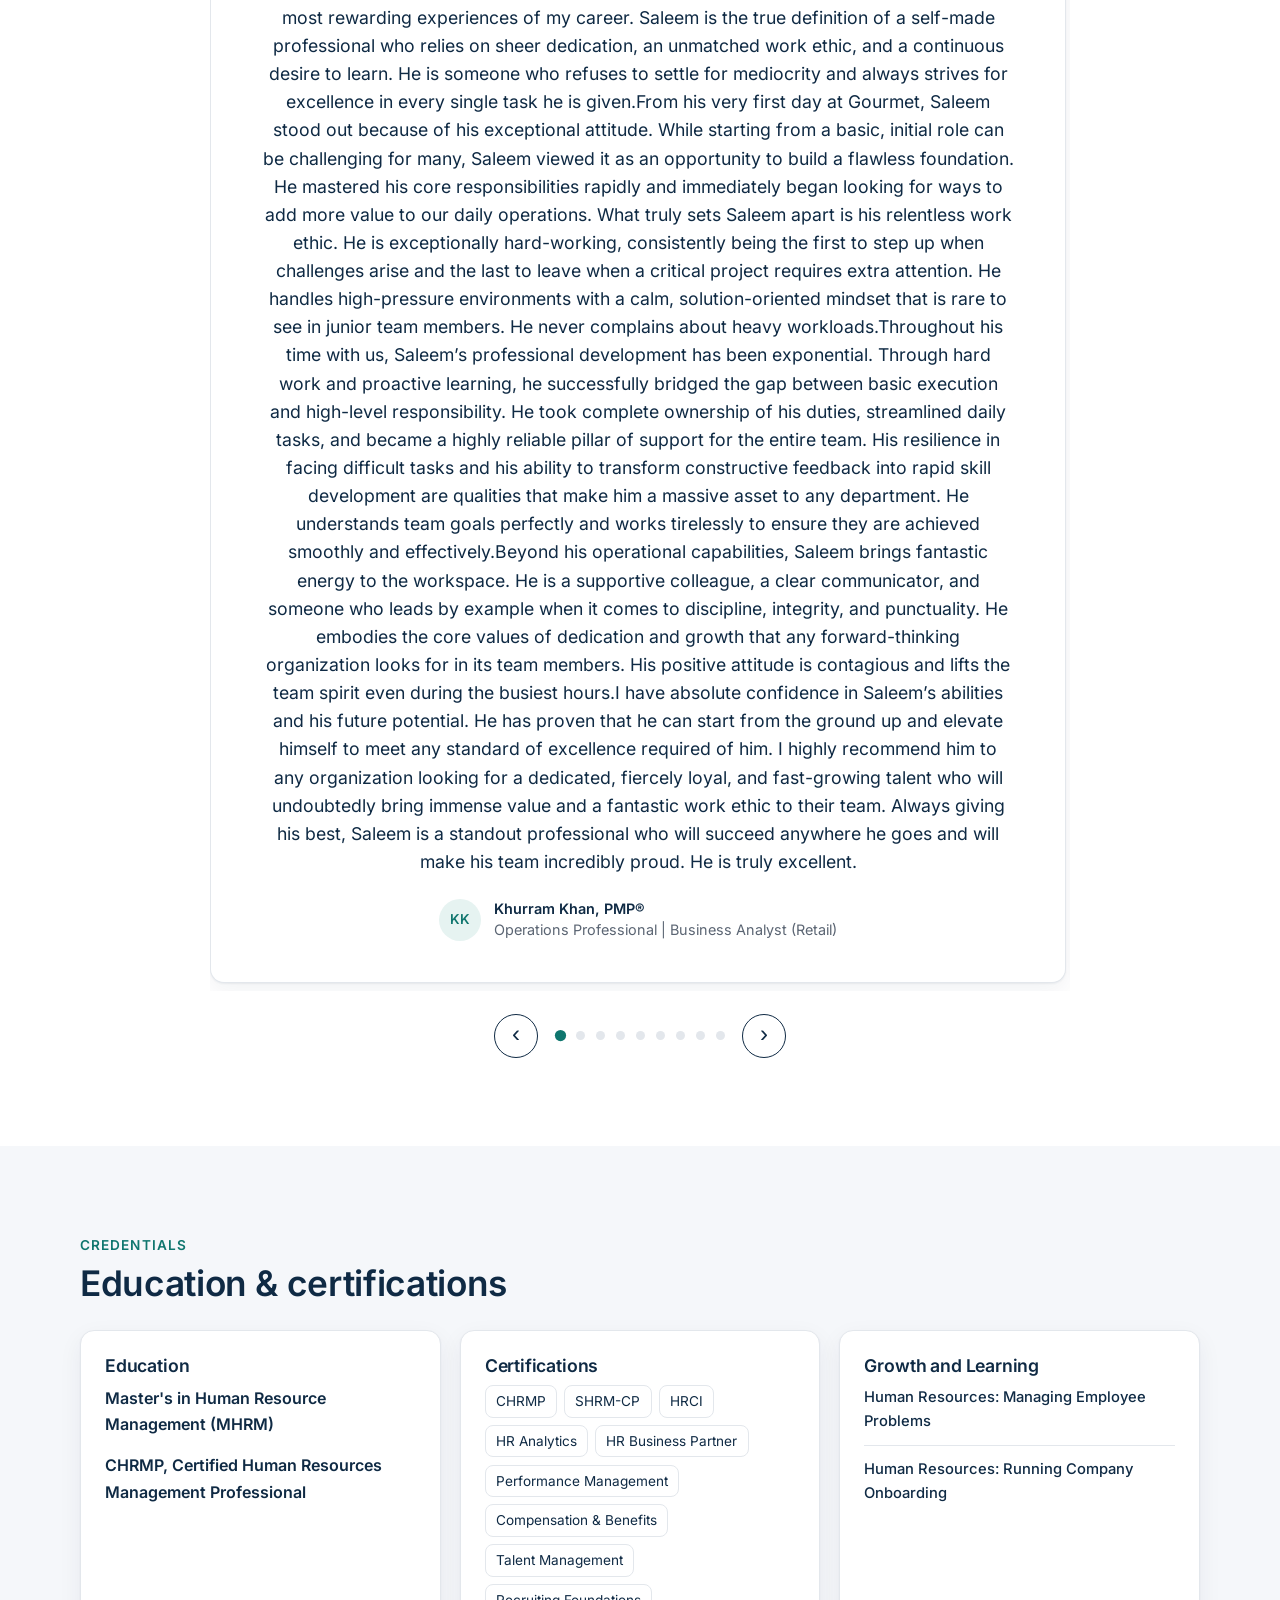
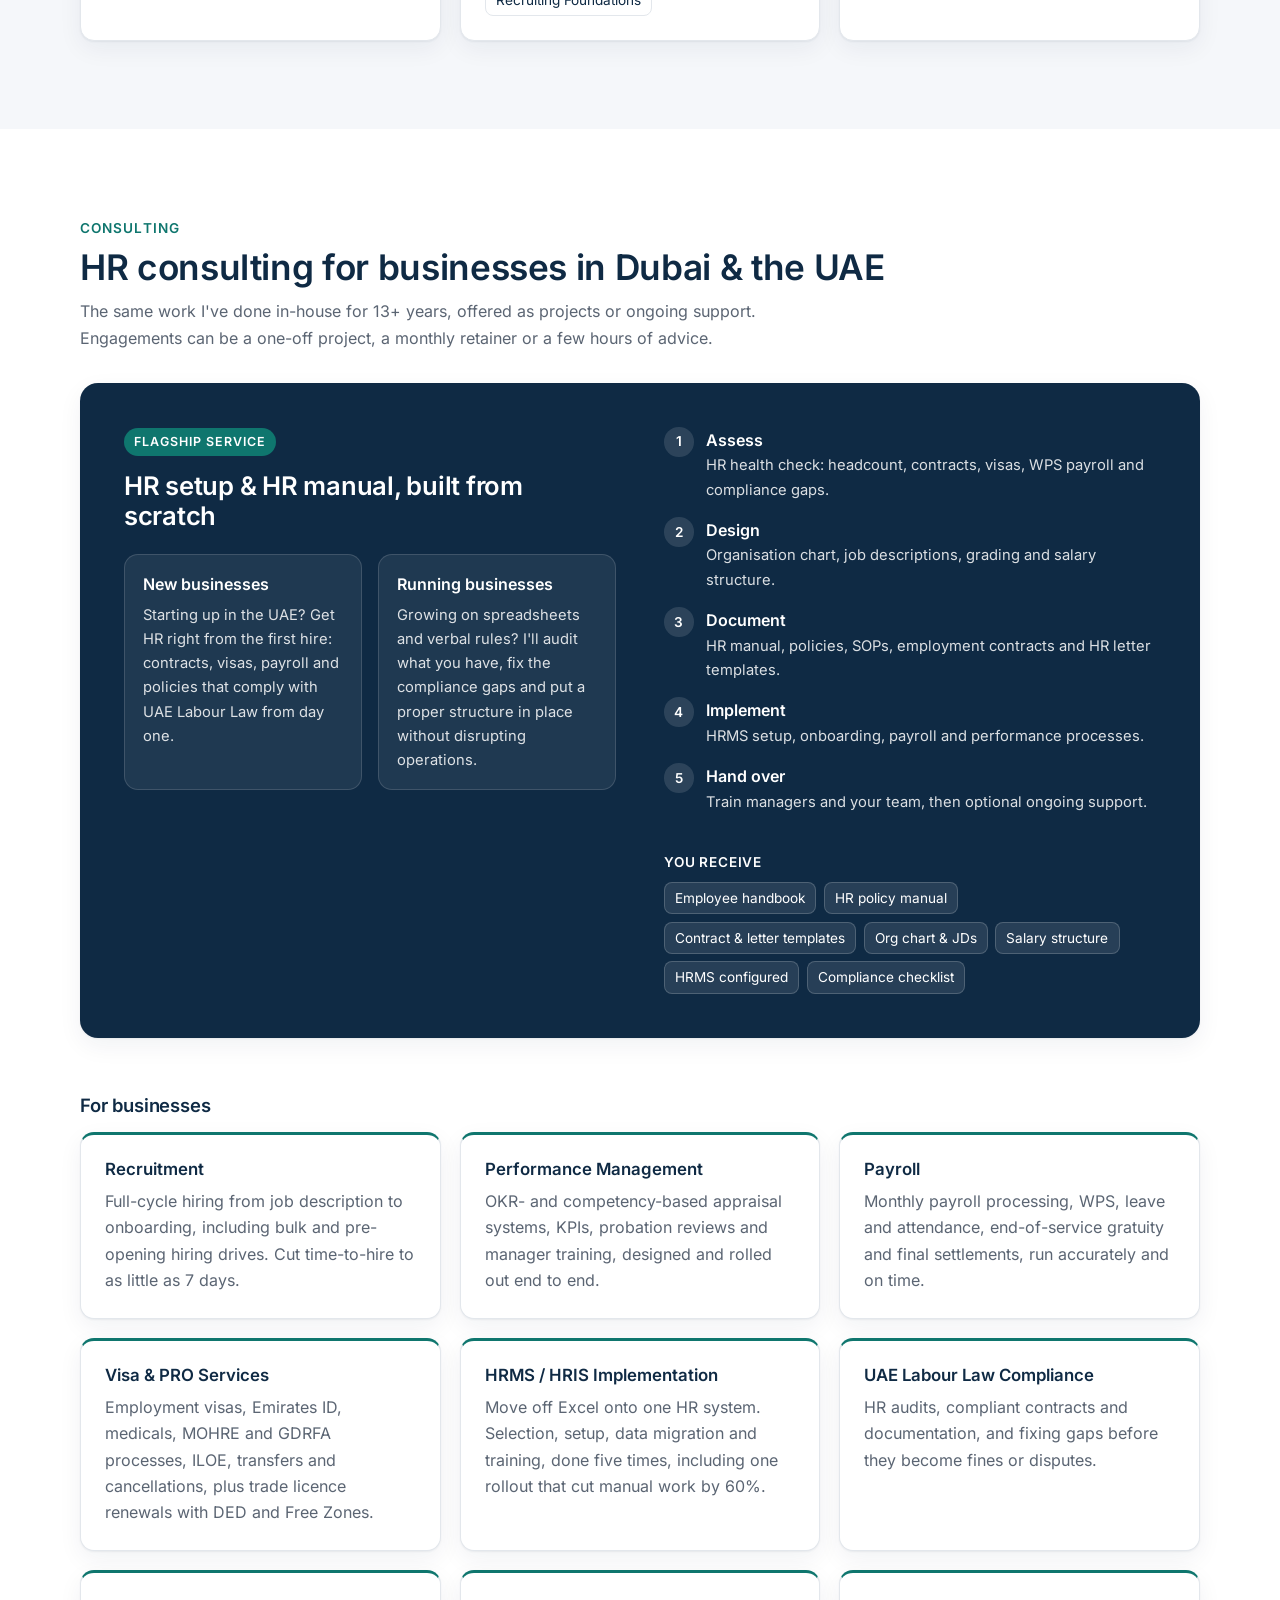
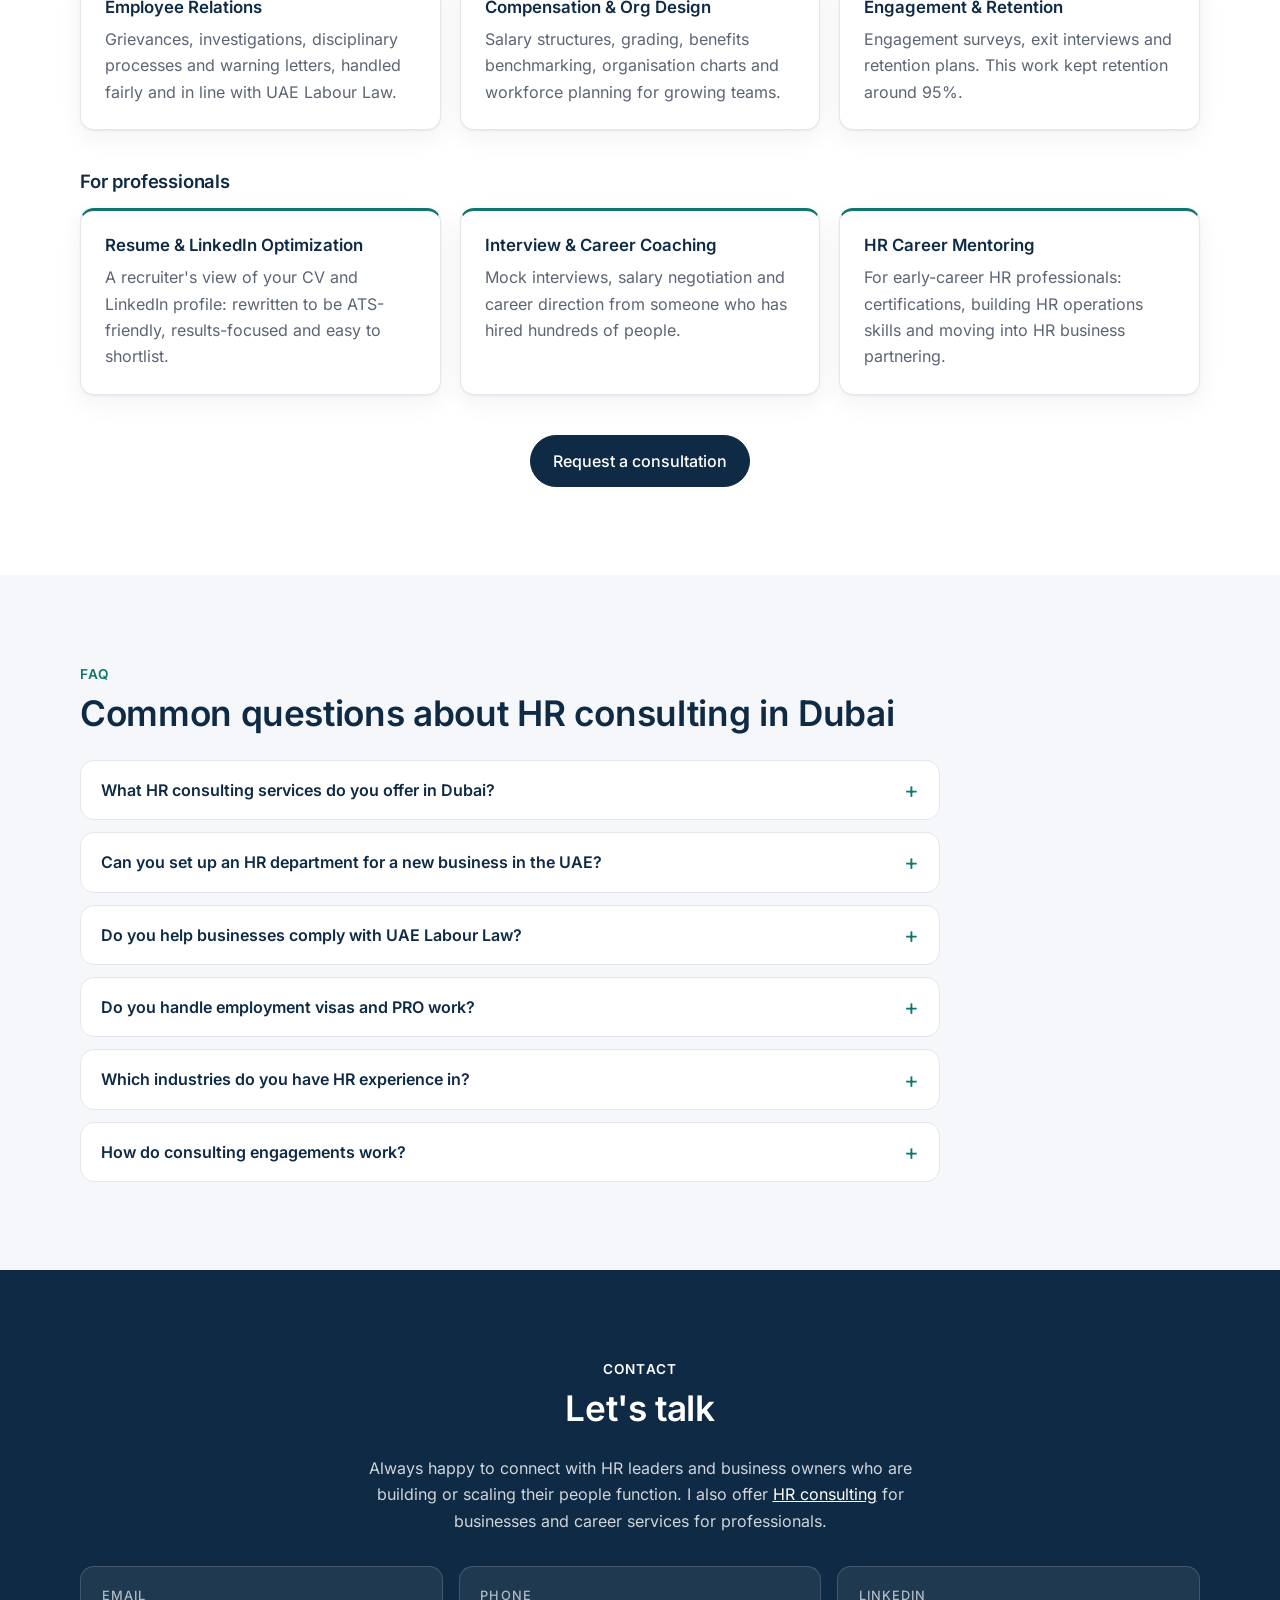
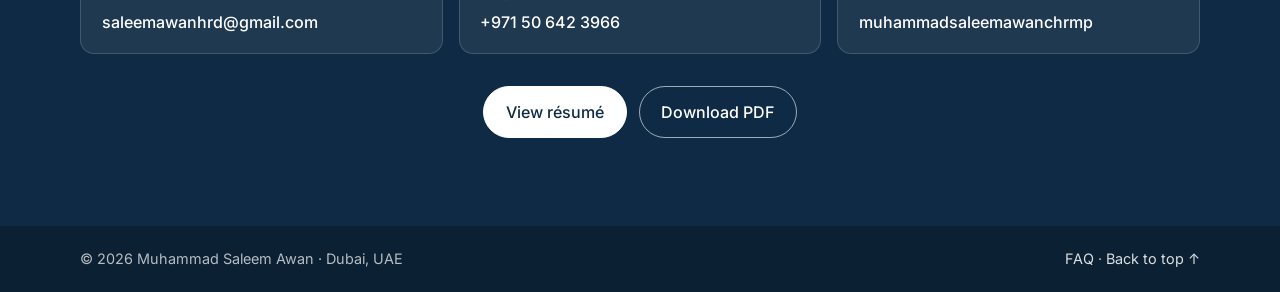
==== commit 2bb274ef: "Fix text in hero, recruitment card and independent practice entry Co-Authored-By: Claude Opus 5.5 <n" ====
--- a/index.html
+++ b/index.html
@@ -66,7 +66,7 @@
         "description": "HR Business Partner and HR consultant in Dubai with 13+ years of experience across the UAE and Pakistan in retail, hospitality, restaurants, construction and FMCG.",
         "worksFor": { "@type": "Organization", "name": "Nazih Group of Companies" },
         "address": { "@type": "PostalAddress", "addressLocality": "Dubai", "addressCountry": "AE" },
-        "email": "mailto:saleemawan.hr@gmail.com",
+        "email": "mailto:saleemawanhrd@gmail.com",
         "telephone": "+971506423966",
         "image": "https://saleemawanhr.com/images/saleem.jpg",
         "url": "https://saleemawanhr.com/",
@@ -93,7 +93,7 @@
         "url": "https://saleemawanhr.com/#consulting",
         "image": "https://saleemawanhr.com/images/og-image.jpg",
         "logo": "https://saleemawanhr.com/images/icon-512.png",
-        "email": "saleemawan.hr@gmail.com",
+        "email": "saleemawanhrd@gmail.com",
         "telephone": "+971506423966",
         "address": { "@type": "PostalAddress", "addressLocality": "Dubai", "addressRegion": "Dubai", "addressCountry": "AE" },
         "areaServed": [
@@ -173,7 +173,7 @@
             "name": "How do consulting engagements work?",
             "acceptedAnswer": {
               "@type": "Answer",
-              "text": "An engagement can be a one-off project, a monthly retainer or a few hours of advice. Book a 30-minute consultation online or email saleemawan.hr@gmail.com to discuss what you need."
+              "text": "An engagement can be a one-off project, a monthly retainer or a few hours of advice. Book a 30-minute consultation online or email saleemawanhrd@gmail.com to discuss what you need."
             }
           }
         ]
@@ -222,7 +222,7 @@
           <p class="eyebrow">HR Business Partner &amp; HR Consultant · Dubai, UAE</p>
           <h1>Muhammad Saleem Awan<span class="post">, CHRMP</span></h1>
           <p class="lede">
-            HR professional with more than 13 years of experience across the UAE and Pakistan, with a proven record of building HR functions from the ground up. Having joined organizations with no established HR department, I have designed and implemented the complete framework policy development, HRMS implementation, structured recruitment processes, and regulatory compliance that ensures long-term operational stability.My work is grounded in UAE labor law and government compliance requirements, ensuring organizations remain audit-ready as they scale.
+            HR professional with more than 13 years of experience across the UAE and Pakistan, with a proven record of building HR functions from the ground up. Having joined organizations with no established HR department, I have designed and implemented the complete framework: policy development, HRMS implementation, structured recruitment processes and regulatory compliance that ensure long-term operational stability. My work is grounded in UAE labor law and government compliance requirements, ensuring organizations remain audit-ready as they scale.
           </p>
           <div class="cta">
             <a class="btn" href="resume/Muhammad-Saleem-Awan-Resume.pdf" target="_blank" rel="noopener">View résumé</a>
@@ -451,7 +451,7 @@
           <li class="job">
             <div class="job-head">
               <h3>HR Consultant</h3>
-              <p class="job-meta"><strong>Independent Practice UAE,Pakistan,US Clients</strong> ·</p>
+              <p class="job-meta"><strong>Independent Practice</strong> · UAE, Pakistan and US clients</p>
               <p class="job-date">From 2020</p>
             </div>
           </li>
@@ -656,7 +656,7 @@
         <div class="cards cards-3">
           <article class="card svc">
             <h4>Recruitment</h4>
-            <p>Full-cycle hiring from job description to onboarding, including bulk and pre-opening hiring drives. Cut time-to-hire upto 7 days.</p>
+            <p>Full-cycle hiring from job description to onboarding, including bulk and pre-opening hiring drives. Cut time-to-hire to as little as 7 days.</p>
           </article>
           <article class="card svc">
             <h4>Performance Management</h4>
@@ -745,7 +745,7 @@
           </details>
           <details class="faq-item">
             <summary>How do consulting engagements work?</summary>
-            <p>An engagement can be a one-off project, a monthly retainer or a few hours of advice. Book a 30-minute consultation online or email saleemawan.hr@gmail.com to discuss what you need.</p>
+            <p>An engagement can be a one-off project, a monthly retainer or a few hours of advice. Book a 30-minute consultation online or email saleemawanhrd@gmail.com to discuss what you need.</p>
           </details>
         </div>
       </div>
@@ -758,7 +758,7 @@
         <h2>Let's talk</h2>
         <p class="contact-sub">Always happy to connect with HR leaders and business owners who are building or scaling their people function. I also offer <a href="#consulting">HR consulting</a> for businesses and career services for professionals.</p>
         <div class="contact-grid">
-          <a class="contact-item" href="mailto:saleemawan.hr@gmail.com">
+          <a class="contact-item" href="mailto:saleemawanhrd@gmail.com">
             <span>Email</span>saleemawanhrd@gmail.com
           </a>
           <a class="contact-item" href="tel:+971506423966">
